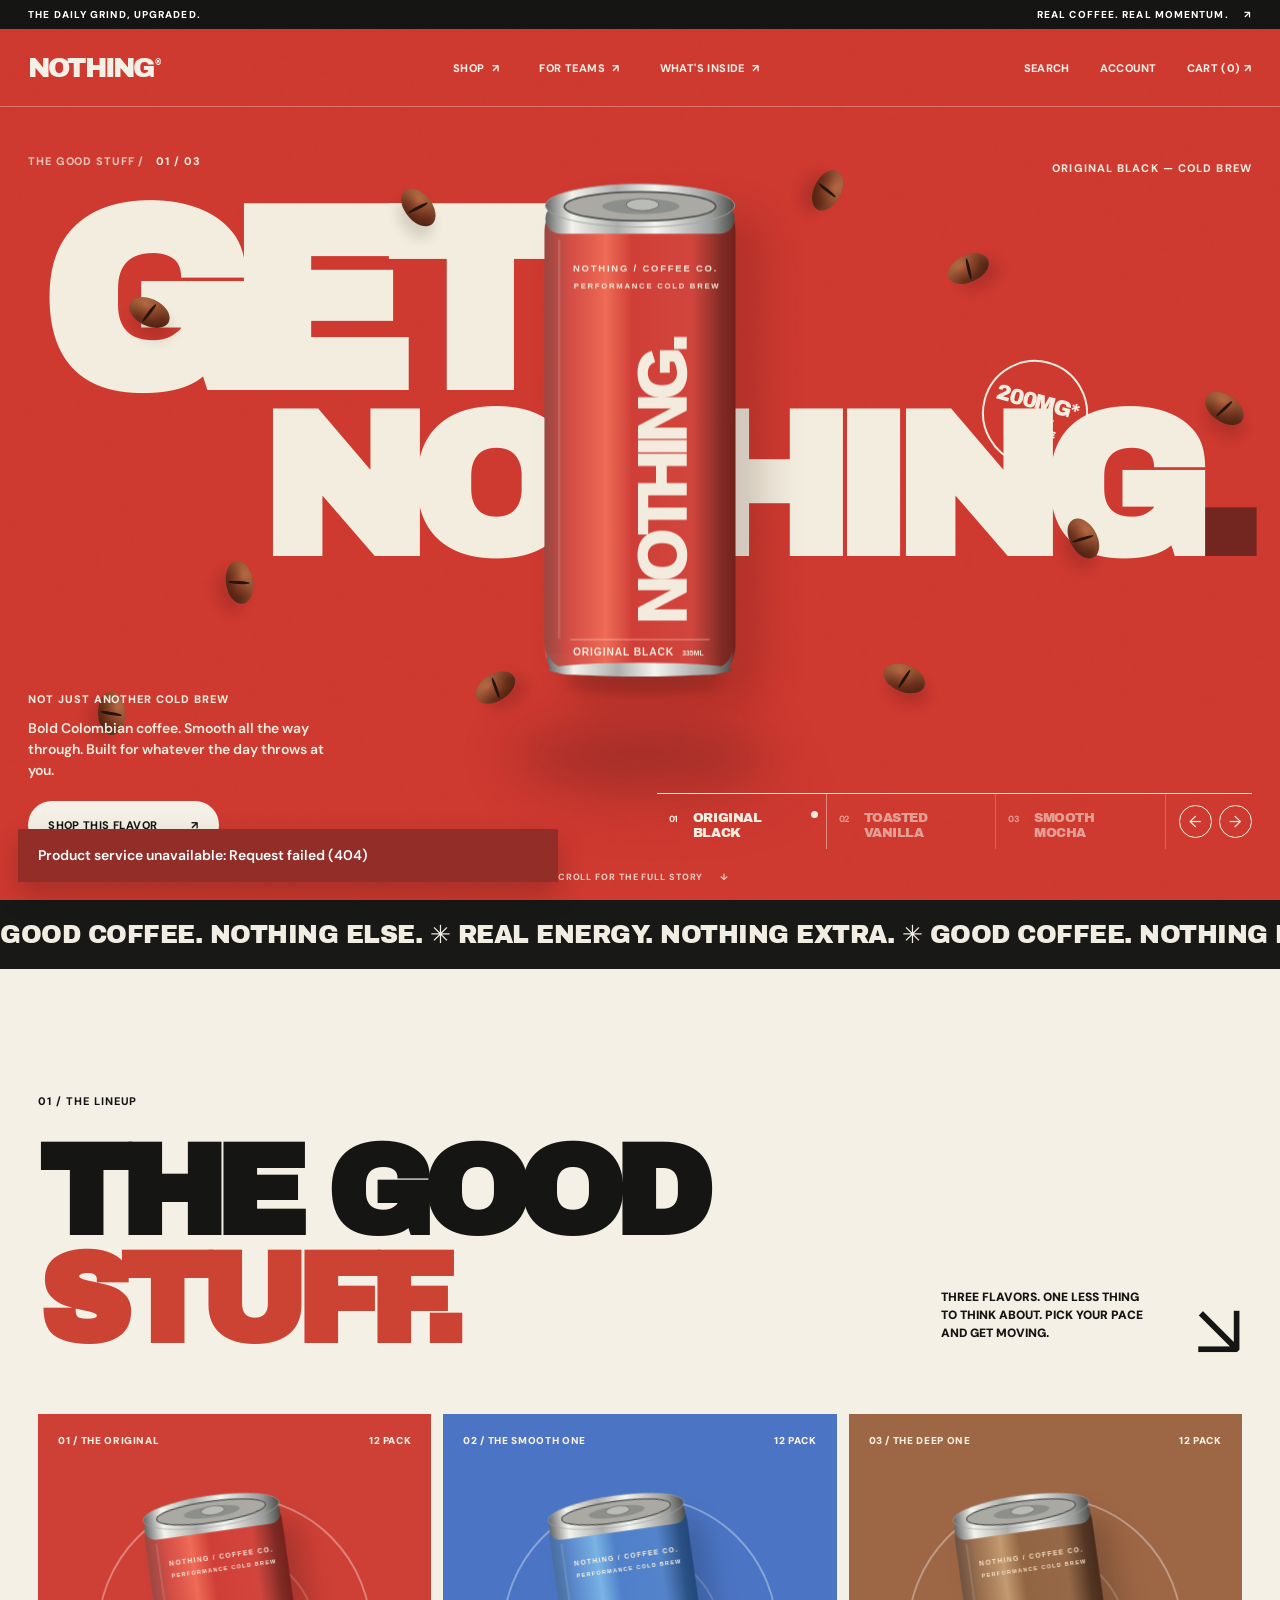
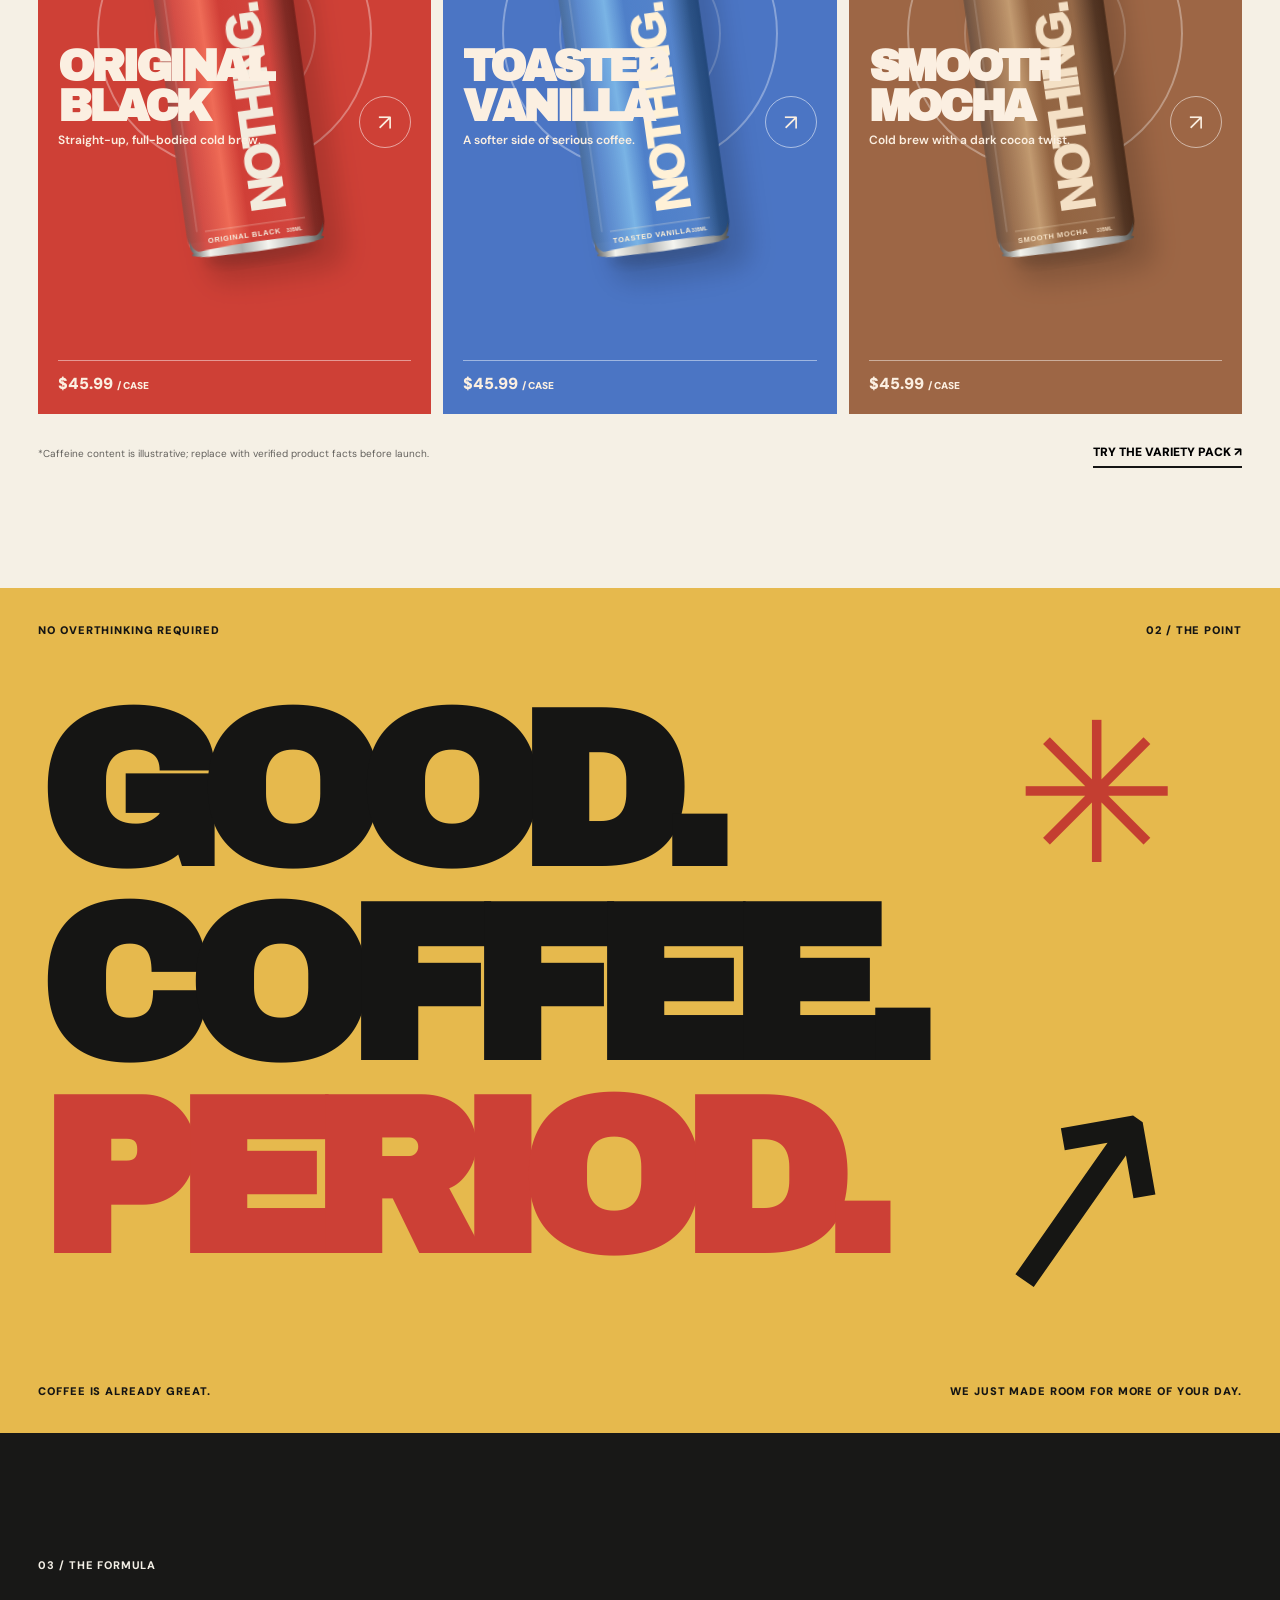
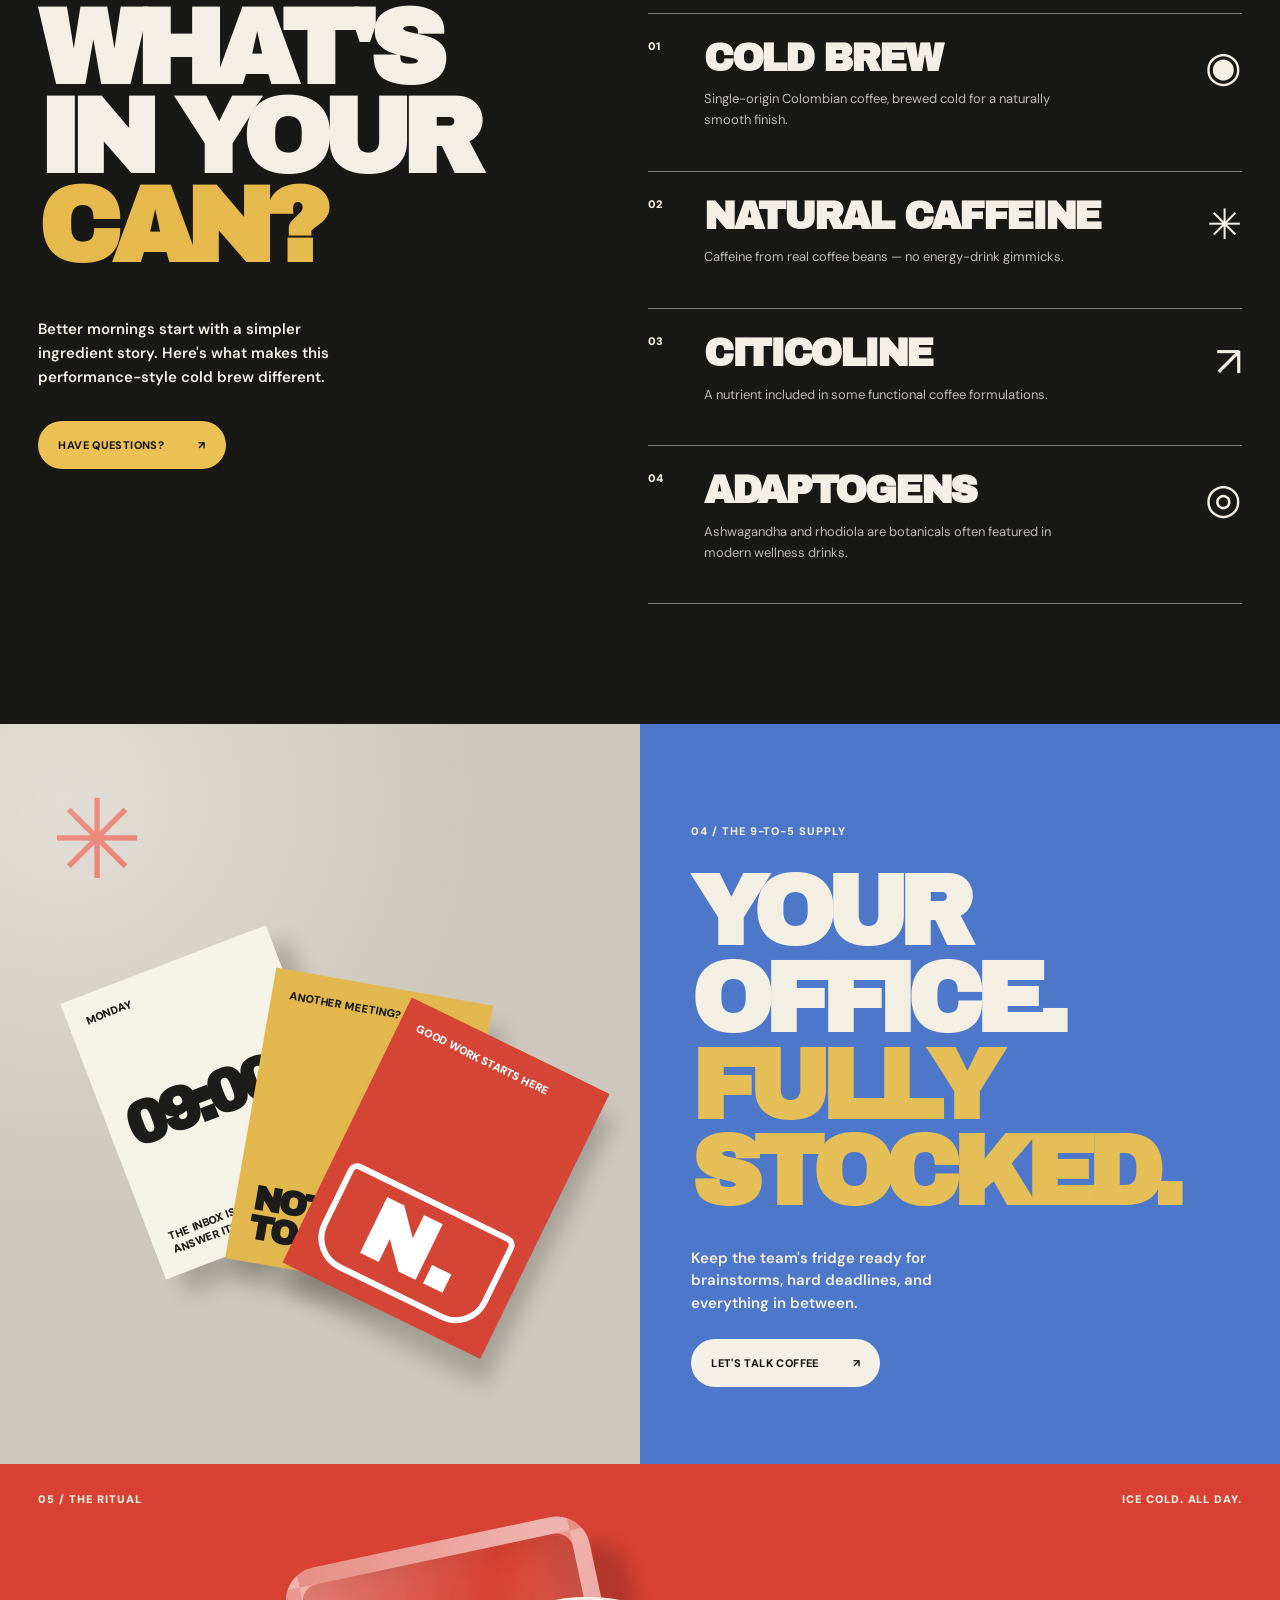
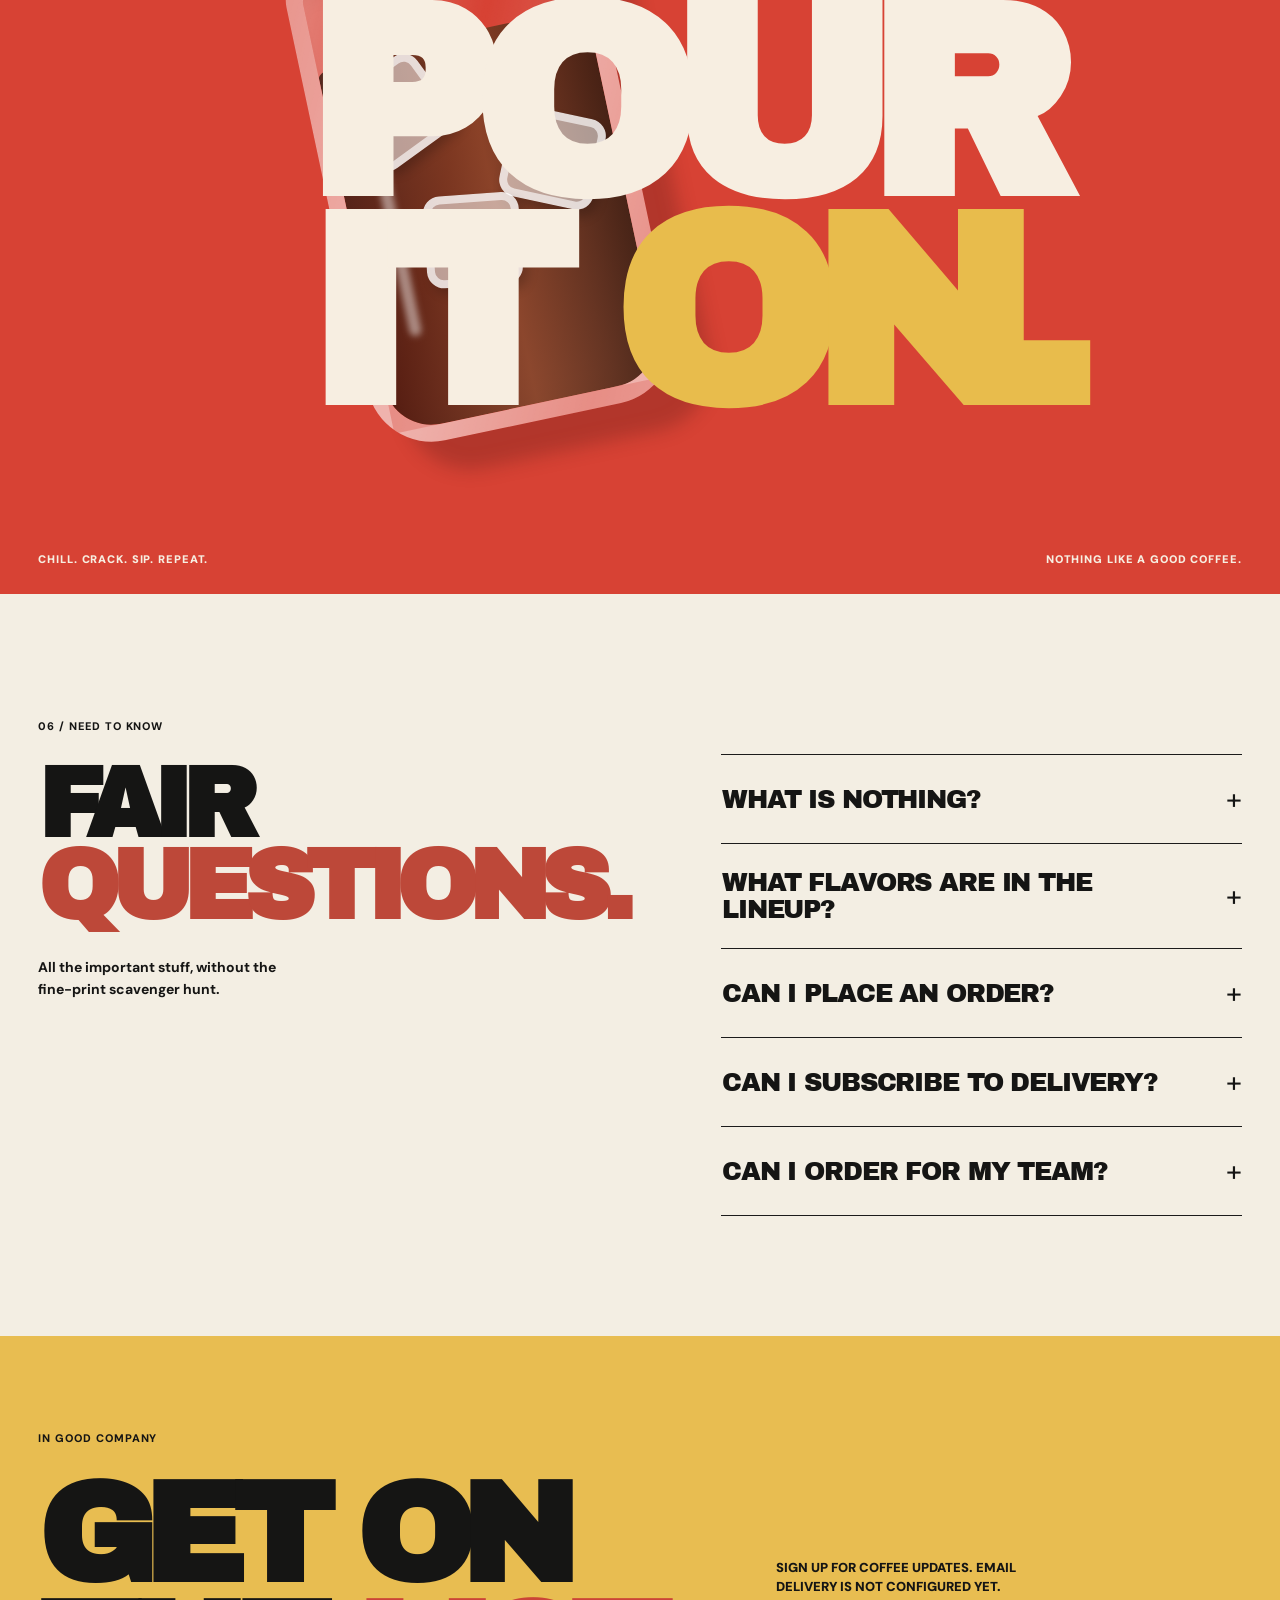
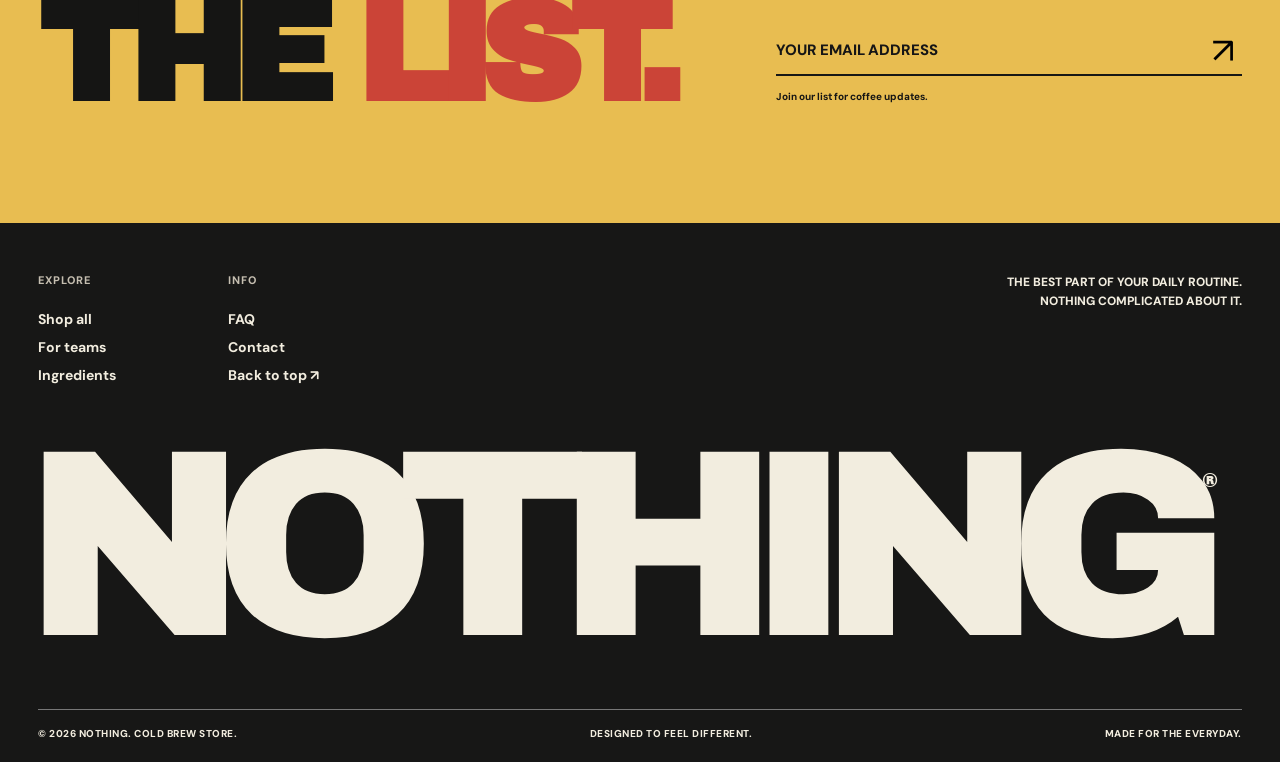
==== web/index.html @ 0e836c25 "feat: expand integrated Nothing Coffee full-stack source" ====
<!doctype html>
<html lang="en">
<head>
  <meta charset="UTF-8" />
  <meta name="viewport" content="width=device-width, initial-scale=1" />
  <meta name="theme-color" content="#d73b32" />
  <meta name="description" content="Nothing — boldly uncomplicated performance cold brew coffee. Discover Original Black, Toasted Vanilla, and Smooth Mocha." />
  <title>Nothing® — Performance Cold Brew</title>
  <link rel="preconnect" href="https://fonts.googleapis.com" />
  <link rel="preconnect" href="https://fonts.gstatic.com" crossorigin />
  <link href="https://fonts.googleapis.com/css2?family=Archivo+Black&family=DM+Sans:wght@400;500;600;700;800&display=swap" rel="stylesheet" />
  <link rel="stylesheet" href="styles.css" />
  <script src="app.js" defer></script>
</head>
<body>
  <div class="site-loader" id="loader" aria-hidden="true"><div class="loader-word">NOTHING<span class="loader-period">.</span></div><div class="loader-bottom"><span>BREWING SOMETHING GOOD</span><span id="loaderPercent">0%</span></div><div class="loader-track"><div id="loaderFill"></div></div></div>
  <div class="promo-strip"><span>THE DAILY GRIND, UPGRADED.</span><span>REAL COFFEE. REAL MOMENTUM. <b>↗</b></span></div>
  <header class="site-header" id="siteHeader">
    <a class="logo" href="#home" aria-label="Nothing home">NOTHING<span>®</span></a>
    <nav class="nav-links" aria-label="Main navigation"><a href="#products">SHOP <span class="nav-mark">↗</span></a><a href="#teams">FOR TEAMS <span class="nav-mark">↗</span></a><a href="#ingredients">WHAT'S INSIDE <span class="nav-mark">↗</span></a></nav>
    <div class="header-actions"><button class="text-button account-btn" id="searchBtn">SEARCH</button><button class="text-button account-btn" id="accountBtn">ACCOUNT</button><button class="cart-button" id="cartButton" aria-label="Open cart">CART <span id="cartCount">(0)</span><span class="nav-mark">↗</span></button><button class="mobile-menu-toggle" id="mobileMenuButton" aria-label="Open menu" aria-expanded="false"><span></span><span></span></button></div>
  </header>
  <div id="mobileMenu" class="mobile-menu" hidden><a href="#products">Shop products</a><a href="#teams">For teams</a><a href="#ingredients">What's inside</a><a href="#faq">FAQ</a></div>

  <main>
    <section id="home" class="hero theme-black" aria-label="Nothing cold brew carousel">
      <div class="hero-noise"></div>
      <div class="hero-counter"><span class="hero-counter-prefix">THE GOOD STUFF /</span><span id="heroCount">01</span> <span>/ 03</span></div>
      <div class="hero-flavor-tag" id="heroFlavorTag">ORIGINAL BLACK — COLD BREW</div>
      <div class="hero-title" aria-hidden="true"><span class="hero-title-line">GET</span><span class="hero-title-line hero-title-second">NOTHING<span class="headline-dot">.</span></span></div>
      <div class="hero-bean-field" aria-hidden="true"><span class="bean b1"></span><span class="bean b2"></span><span class="bean b3"></span><span class="bean b4"></span><span class="bean b5"></span><span class="bean b6"></span><span class="bean b7"></span><span class="bean b8"></span><span class="bean b9"></span><span class="bean b10"></span></div>
      <div class="hero-product-stage" id="heroStage" aria-hidden="true"><div class="hero-product-shadow"></div><img id="heroCan" src="assets/can-original.svg" width="330" height="680" alt="" /></div>
      <div class="hero-stamp" aria-hidden="true"><span>200MG*</span><small>COFFEE<br />CAFFEINE</small></div>
      <div class="hero-bottom-bar">
        <div class="hero-copy"><span class="eyebrow">NOT JUST ANOTHER COLD BREW</span><p id="heroDescription">Bold Colombian coffee. Smooth all the way through. Built for whatever the day throws at you.</p><button id="heroAdd" class="pill-button light">SHOP THIS FLAVOR <span>↗</span></button></div>
        <div class="hero-selector" role="tablist" aria-label="Choose coffee flavor"><button class="flavor-tab active" data-flavor="0" role="tab" aria-selected="true"><span class="tab-number">01</span><span>ORIGINAL<br>BLACK</span><span class="tab-dot"></span></button><button class="flavor-tab" data-flavor="1" role="tab" aria-selected="false"><span class="tab-number">02</span><span>TOASTED<br>VANILLA</span><span class="tab-dot"></span></button><button class="flavor-tab" data-flavor="2" role="tab" aria-selected="false"><span class="tab-number">03</span><span>SMOOTH<br>MOCHA</span><span class="tab-dot"></span></button><div class="selector-controls"><button id="previousFlavor" aria-label="Previous flavor">←</button><button id="nextFlavor" aria-label="Next flavor">→</button></div></div>
      </div>
      <div class="scroll-hint">SCROLL FOR THE FULL STORY <span>↓</span></div>
    </section>

    <div class="ticker ticker-dark" aria-hidden="true"><div class="ticker-track"><span>GOOD COFFEE. NOTHING ELSE. ✳ REAL ENERGY. NOTHING EXTRA. ✳ GOOD COFFEE. NOTHING ELSE. ✳ REAL ENERGY. NOTHING EXTRA. ✳ </span><span>GOOD COFFEE. NOTHING ELSE. ✳ REAL ENERGY. NOTHING EXTRA. ✳ GOOD COFFEE. NOTHING ELSE. ✳ REAL ENERGY. NOTHING EXTRA. ✳ </span></div></div>

    <section id="products" class="shop-section section-padding">
      <div class="section-head reveal"><div><span class="eyebrow">01 / THE LINEUP</span><h2>THE GOOD<br><em>STUFF.</em></h2></div><div class="head-right"><p>THREE FLAVORS. ONE LESS THING TO THINK ABOUT. PICK YOUR PACE AND GET MOVING.</p><span class="little-arrow">↘</span></div></div>
      <div class="products-grid">
        <article class="product-card product-red reveal"><div class="product-card-header"><span>01 / THE ORIGINAL</span><span>12 PACK</span></div><div class="product-image-zone"><div class="product-orbit" aria-hidden="true"></div><img src="assets/can-original.svg" alt="Nothing Original Black cold brew can" width="260" height="520" loading="lazy" /></div><div class="product-card-bottom"><div><h3>ORIGINAL<br>BLACK</h3><p>Straight-up, full-bodied cold brew.</p></div><button class="round-add" data-add="original" aria-label="Add Original Black to cart">↗</button></div><div class="product-price">$45.99 <span>/ CASE</span></div></article>
        <article class="product-card product-blue reveal"><div class="product-card-header"><span>02 / THE SMOOTH ONE</span><span>12 PACK</span></div><div class="product-image-zone"><div class="product-orbit" aria-hidden="true"></div><img src="assets/can-vanilla.svg" alt="Nothing Toasted Vanilla cold brew can" width="260" height="520" loading="lazy" /></div><div class="product-card-bottom"><div><h3>TOASTED<br>VANILLA</h3><p>A softer side of serious coffee.</p></div><button class="round-add" data-add="vanilla" aria-label="Add Toasted Vanilla to cart">↗</button></div><div class="product-price">$45.99 <span>/ CASE</span></div></article>
        <article class="product-card product-brown reveal"><div class="product-card-header"><span>03 / THE DEEP ONE</span><span>12 PACK</span></div><div class="product-image-zone"><div class="product-orbit" aria-hidden="true"></div><img src="assets/can-mocha.svg" alt="Nothing Smooth Mocha cold brew can" width="260" height="520" loading="lazy" /></div><div class="product-card-bottom"><div><h3>SMOOTH<br>MOCHA</h3><p>Cold brew with a dark cocoa twist.</p></div><button class="round-add" data-add="mocha" aria-label="Add Smooth Mocha to cart">↗</button></div><div class="product-price">$45.99 <span>/ CASE</span></div></article>
      </div>
      <div class="shop-footnote"><span>*Caffeine content is illustrative; replace with verified product facts before launch.</span><button class="underlined-link" id="bundleButton">TRY THE VARIETY PACK ↗</button></div>
    </section>

    <section class="statement-section" aria-label="Brand statement"><div class="statement-top"><span>NO OVERTHINKING REQUIRED</span><span>02 / THE POINT</span></div><h2 class="statement-title reveal">GOOD.<br>COFFEE.<br><span>PERIOD.</span></h2><div class="statement-bottom"><span>COFFEE IS ALREADY GREAT.</span><span>WE JUST MADE ROOM FOR MORE OF YOUR DAY.</span></div><div class="statement-decor decor-a" aria-hidden="true">✳</div><div class="statement-decor decor-b" aria-hidden="true">↗</div></section>

    <section id="ingredients" class="ingredients-section section-padding"><div class="ingredients-intro"><span class="eyebrow">03 / THE FORMULA</span><h2 class="reveal">WHAT'S<br>IN YOUR<br><em>CAN?</em></h2><p>Better mornings start with a simpler ingredient story. Here's what makes this performance-style cold brew different.</p><a class="pill-button dark" href="#faq">HAVE QUESTIONS? <span>↗</span></a></div><div class="ingredient-list"><div class="ingredient-row reveal"><div class="ingredient-index">01</div><div><h3>COLD BREW</h3><p>Single-origin Colombian coffee, brewed cold for a naturally smooth finish.</p></div><span class="ingredient-symbol">◉</span></div><div class="ingredient-row reveal"><div class="ingredient-index">02</div><div><h3>NATURAL CAFFEINE</h3><p>Caffeine from real coffee beans — no energy-drink gimmicks.</p></div><span class="ingredient-symbol">✳</span></div><div class="ingredient-row reveal"><div class="ingredient-index">03</div><div><h3>CITICOLINE</h3><p>A nutrient included in some functional coffee formulations.</p></div><span class="ingredient-symbol">↗</span></div><div class="ingredient-row reveal"><div class="ingredient-index">04</div><div><h3>ADAPTOGENS</h3><p>Ashwagandha and rhodiola are botanicals often featured in modern wellness drinks.</p></div><span class="ingredient-symbol">◎</span></div></div></section>

    <section id="teams" class="teams-section"><div class="teams-visual"><div class="teams-paper paper-one"><span>MONDAY</span><b>09:00</b><small>THE INBOX IS NOT GOING TO ANSWER ITSELF.</small></div><div class="teams-paper paper-two"><span>ANOTHER MEETING?</span><b>NOTHING<br>TO IT.</b></div><div class="teams-paper paper-three"><span>GOOD WORK STARTS HERE</span><div class="paper-cup">N.</div></div><span class="teams-star">✳</span></div><div class="teams-copy"><span class="eyebrow">04 / THE 9-TO-5 SUPPLY</span><h2>YOUR<br>OFFICE.<br><em>FULLY<br>STOCKED.</em></h2><p>Keep the team's fridge ready for brainstorms, hard deadlines, and everything in between.</p><button id="teamButton" class="pill-button light">LET'S TALK COFFEE <span>↗</span></button></div></section>

    <section class="feature-banner"><div class="feature-banner-label"><span>05 / THE RITUAL</span><span>ICE COLD. ALL DAY.</span></div><div class="feature-banner-main"><div class="illustrated-glass"><div class="glass-ice ice-one"></div><div class="glass-ice ice-two"></div><div class="glass-ice ice-three"></div><div class="glass-liquid"></div><div class="glass-highlight"></div></div><h2>POUR<br>IT <em>ON.</em></h2></div><div class="feature-banner-footer"><span>CHILL. CRACK. SIP. REPEAT.</span><span>NOTHING LIKE A GOOD COFFEE.</span></div></section>

    <section id="faq" class="faq-section section-padding"><div class="faq-heading"><span class="eyebrow">06 / NEED TO KNOW</span><h2>FAIR<br><em>QUESTIONS.</em></h2><p>All the important stuff, without the fine-print scavenger hunt.</p></div><div class="faq-items"><details><summary>WHAT IS NOTHING? <span>+</span></summary><p>Nothing is a demonstration brand for a boldly designed cold brew coffee experience. Replace product facts, packaging, and business details with your real information before launch.</p></details><details><summary>WHAT FLAVORS ARE IN THE LINEUP? <span>+</span></summary><p>The store features Original Black, Toasted Vanilla, and Smooth Mocha, plus a mixed variety case.</p></details><details><summary>CAN I PLACE AN ORDER? <span>+</span></summary><p>Yes. Sign in, add coffee to your cart, and place a reservation-style order. Online payment, shipping and tax integrations must be enabled before commercial launch.</p></details><details><summary>CAN I SUBSCRIBE TO DELIVERY? <span>+</span></summary><p>A recurring order option can be added when your ecommerce provider is connected. Online payments and recurring subscriptions are not available yet.</p></details><details><summary>CAN I ORDER FOR MY TEAM? <span>+</span></summary><p>Team inquiries require a verified business mailbox or CRM integration before launch.</p></details></div></section>

    <section class="newsletter-section"><div><span class="eyebrow">IN GOOD COMPANY</span><h2>GET ON<br>THE <em>LIST.</em></h2></div><div class="newsletter-side"><p>SIGN UP FOR COFFEE UPDATES. EMAIL DELIVERY IS NOT CONFIGURED YET.</p><form id="newsletterForm" class="email-form"><label for="emailInput" class="sr-only">Your email address</label><input id="emailInput" type="email" placeholder="YOUR EMAIL ADDRESS" required /><button type="submit" aria-label="Submit email">↗</button></form><span id="newsletterFeedback" class="form-note" aria-live="polite">Join our list for coffee updates.</span></div></section>
  </main>
  <footer class="site-footer"><div class="footer-links"><div><span class="footer-label">EXPLORE</span><a href="#products">Shop all</a><a href="#teams">For teams</a><a href="#ingredients">Ingredients</a></div><div><span class="footer-label">INFO</span><a href="#faq">FAQ</a><button id="footerContact">Contact</button><a href="#home">Back to top ↗</a></div><div class="footer-slogan">THE BEST PART OF YOUR DAILY ROUTINE.<br>NOTHING COMPLICATED ABOUT IT.</div></div><a class="footer-logo" href="#home" aria-label="Nothing home">NOTHING<span>®</span></a><div class="footer-bottom"><span>© <span id="year"></span> NOTHING. COLD BREW STORE.</span><span>DESIGNED TO FEEL DIFFERENT.</span><span>MADE FOR THE EVERYDAY.</span></div></footer>

  <section id="storeStatus" role="status" aria-live="polite" class="store-status" hidden></section>
  <dialog id="accountDialog" class="account-dialog"><button type="button" class="dialog-close" id="accountClose" aria-label="Close account dialog">×</button><span class="eyebrow">YOUR NOTHING ACCOUNT</span><h2 id="accountTitle">WELCOME BACK.</h2><div id="accountGuest"><form id="accountForm"><label for="accountEmail">EMAIL</label><input type="email" id="accountEmail" autocomplete="email" required placeholder="you@example.com"><label for="accountPassword">PASSWORD (MINIMUM 12 CHARACTERS)</label><input type="password" id="accountPassword" autocomplete="current-password" required minlength="12"><button type="submit" id="accountSubmit" class="checkout-button">SIGN IN ↗</button></form><button class="underlined-link" id="accountMode" type="button">NEW HERE? CREATE AN ACCOUNT</button></div><div id="accountSigned" hidden><p id="signedEmail"></p><button class="checkout-button" id="myOrders" type="button">MY ORDERS ↗</button><button class="underlined-link" id="signOut" type="button">SIGN OUT</button></div><p id="accountFeedback" class="form-note" aria-live="polite"></p></dialog>
  <dialog id="searchDialog" class="account-dialog"><button type="button" class="dialog-close" id="searchClose" aria-label="Close search">×</button><span class="eyebrow">FIND YOUR COFFEE</span><h2>SEARCH THE LINEUP.</h2><form id="searchForm"><label for="searchQuery">KEYWORDS</label><input id="searchQuery" placeholder="MOCHA, VANILA, COLD BREW"><label for="searchCity">AVAILABLE IN</label><select id="searchCity"><option>Bengaluru</option><option>Mumbai</option><option>Delhi</option></select><button class="checkout-button" type="submit">SEARCH ↗</button></form><div id="searchResults" aria-live="polite"></div></dialog>
  <dialog id="ordersDialog" class="account-dialog"><button type="button" class="dialog-close" id="ordersClose" aria-label="Close orders">×</button><span class="eyebrow">YOUR ACCOUNT</span><h2>ORDER HISTORY.</h2><div id="orderHistory" aria-live="polite"></div></dialog>
  <div id="drawerOverlay" class="drawer-overlay" hidden></div><aside id="cartDrawer" class="cart-drawer" aria-label="Shopping cart" aria-modal="true" role="dialog" aria-hidden="true"><div class="drawer-head"><div><span class="eyebrow">YOUR PICK-ME-UP</span><h2>THE CART<span>.</span></h2></div><button class="drawer-close" id="closeCart" aria-label="Close cart">×</button></div><div id="cartItems" class="cart-items"></div><div class="cart-footer"><label class="city-select-label" for="deliveryCity">SELECT YOUR CITY</label><select id="deliveryCity" class="city-select"><option>Bengaluru</option><option>Mumbai</option><option>Delhi</option></select><div class="subtotal-row"><span>SUBTOTAL</span><b id="subtotal">$0.00</b></div><p class="cart-note">Orders reserve stock immediately; online payments and shipping are not yet configured.</p><button id="checkoutButton" class="checkout-button">CHECKOUT <span>↗</span></button></div></aside>
  <dialog id="infoDialog" class="info-dialog"><button class="dialog-close" id="dialogClose" aria-label="Close dialog">×</button><span class="eyebrow">NOTHING / CONCEPT SITE</span><h2 id="dialogTitle">LET'S TALK.</h2><p id="dialogText"></p><form method="dialog"><button class="pill-button dark">GOT IT ↗</button></form></dialog>
</body>
</html>
---- web/styles.css ----
:root{--ink:#151514;--paper:#f5f0e5;--red:#d53930;--blue:#4f80d5;--brown:#a56846;--accent:#f6eee0;--heading:'Archivo Black',Impact,'Arial Black',sans-serif;--body:'DM Sans',Arial,sans-serif}*{box-sizing:border-box}html{scroll-behavior:smooth}body{margin:0;color:var(--ink);background:var(--paper);font-family:var(--body);-webkit-font-smoothing:antialiased}body.locked{overflow:hidden}a{color:inherit;text-decoration:none}button,input{font:inherit}button{cursor:pointer}button:focus-visible,a:focus-visible,summary:focus-visible,input:focus-visible{outline:3px solid #ffe16d;outline-offset:4px}::selection{background:#141414;color:#fff}h1,h2,h3,p{margin-top:0}h2,h3{font-family:var(--heading);font-weight:900}em{font-style:normal}a,button{-webkit-tap-highlight-color:transparent}.sr-only{position:absolute;left:-10000px;width:1px;height:1px;overflow:hidden}.eyebrow{font-size:11px;font-weight:800;letter-spacing:.085em;text-transform:uppercase}.promo-strip{position:relative;height:29px;background:var(--ink);color:#fff;display:flex;justify-content:space-between;align-items:center;padding:0 2.2%;font-size:10px;font-weight:800;letter-spacing:.11em;z-index:100}.promo-strip b{margin-left:12px}.site-header{height:78px;z-index:110;position:absolute;top:29px;left:0;right:0;display:flex;align-items:center;justify-content:space-between;gap:22px;padding:0 2.2%;color:var(--paper);border-bottom:1px solid rgba(255,255,255,.3);transition:color .3s,background .3s}.site-header.scrolled{position:fixed;top:0;color:var(--ink);background:rgba(246,241,231,.97);box-shadow:0 5px 20px rgba(0,0,0,.06);border-color:rgba(0,0,0,.08)}.logo{font-family:var(--heading);font-size:27px;letter-spacing:-.08em;white-space:nowrap}.logo span{position:relative;top:-12px;left:2px;letter-spacing:0;font-size:8px}.nav-links{display:flex;align-items:center;gap:40px;margin-left:30px}.nav-links a,.header-actions{font-size:11px;font-weight:800;letter-spacing:.035em}.nav-links a{transition:opacity .2s}.nav-links a:hover{opacity:.6}.nav-mark{display:inline-block;margin-left:4px}.header-actions{display:flex;align-items:center;gap:30px}.text-button,.cart-button{background:none;border:none;color:inherit;font-size:11px;font-weight:800;letter-spacing:.03em;padding:10px 0}.mobile-menu-toggle{display:none;background:none;border:0;width:36px;padding:4px}.mobile-menu-toggle span{display:block;height:2px;background:currentColor;margin:6px 0}.mobile-menu{position:fixed;inset:76px 0 auto;background:var(--paper);color:var(--ink);z-index:120;padding:22px 28px;box-shadow:0 10px 20px #0002}.mobile-menu a{display:block;font-family:var(--heading);font-size:24px;padding:12px;border-bottom:1px solid #ddd}.hero{--hero-bg:#cf3930;--hero-type:#f3eddf;--hero-dark:#73251f;min-height:795px;height:calc(100svh - 29px);max-height:1030px;position:relative;overflow:hidden;color:var(--hero-type);background:var(--hero-bg);transition:background .75s ease,color .75s ease;isolation:isolate}.hero.theme-vanilla{--hero-bg:#4979cc;--hero-type:#f8efdc;--hero-dark:#1f4587}.hero.theme-mocha{--hero-bg:#965c3b;--hero-type:#f9ecd0;--hero-dark:#543018}.hero-noise{position:absolute;inset:0;pointer-events:none;opacity:.18;background-image:url("data:image/svg+xml,%3Csvg viewBox='0 0 200 200' xmlns='http://www.w3.org/2000/svg'%3E%3Cfilter id='n'%3E%3CfeTurbulence type='fractalNoise' baseFrequency='.5' numOctaves='3' stitchTiles='stitch'/%3E%3C/filter%3E%3Crect width='100%25' height='100%25' opacity='.13' filter='url(%23n)'/%3E%3C/svg%3E");mix-blend-mode:multiply;z-index:0}.hero-title{position:absolute;left:3%;right:3%;top:21%;font-family:var(--heading);font-size:clamp(140px,20vw,355px);font-weight:900;line-height:.73;letter-spacing:-.105em;display:flex;flex-direction:column;z-index:0;pointer-events:none;white-space:nowrap}.hero-title-line{display:block}.hero-title-second{align-self:flex-end;font-size:.79em;letter-spacing:-.09em;transform:translateY(16px)}.headline-dot{color:var(--hero-dark)}.hero-counter{position:absolute;left:2.2%;top:125px;font-weight:800;font-size:11px;letter-spacing:.08em}.hero-counter-prefix{opacity:.75;margin-right:12px}.hero-flavor-tag{position:absolute;top:132px;right:2.2%;font-weight:800;font-size:11px;letter-spacing:.1em;z-index:4}.hero-product-stage{position:absolute;left:50%;top:47%;height:min(61vh,610px);width:300px;transform:translate(-50%,-50%);z-index:3;display:flex;align-items:center;justify-content:center;perspective:1000px;pointer-events:none;filter:drop-shadow(28px 26px 19px rgba(55,14,9,.19))}.hero-product-stage img{width:auto;height:100%;max-height:600px;max-width:100%;animation:float-can 4.8s ease-in-out infinite;transform-origin:center center;transition:filter .55s}.hero-product-stage.swap img{animation:can-arrive .68s cubic-bezier(.2,.8,.2,1) both,float-can 4.8s ease-in-out .68s infinite}.hero-product-shadow{height:60px;width:260px;background:rgba(32,16,15,.24);filter:blur(26px);border-radius:100%;position:absolute;bottom:-13%;left:50%;transform:translateX(-50%)}@keyframes float-can{0%,100%{transform:translateY(0) rotate(-9deg)}50%{transform:translateY(-21px) rotate(-6deg)}}@keyframes can-arrive{from{opacity:0;transform:translateY(100px) rotate(10deg) scale(.85)}to{opacity:1;transform:translateY(0) rotate(-9deg) scale(1)}}.hero-stamp{position:absolute;right:15%;top:38%;width:106px;height:106px;border:2px solid currentColor;border-radius:50%;display:flex;align-items:center;justify-content:center;flex-direction:column;transform:rotate(15deg);text-align:center;font-family:var(--heading);z-index:2}.hero-stamp>span{font-size:22px;letter-spacing:-.09em}.hero-stamp small{font-size:9px;line-height:1.2;font-weight:900}.hero-bean-field{position:absolute;inset:0;pointer-events:none;z-index:2}.bean{position:absolute;width:43px;height:27px;background:radial-gradient(ellipse at 36% 29%,#aa5c3a 5%,#672d19 55%,#37190f 100%);border-radius:48% 52% 49% 50%;box-shadow:inset 4px 5px 8px #eab37c40,7px 10px 13px #0002;transform:rotate(var(--r));animation:drift 5.7s ease-in-out infinite}.bean::after{content:"";position:absolute;left:47%;top:10%;height:80%;width:3px;background:#24150c;border-radius:50%;transform:rotate(13deg)}.b1{left:10%;top:31%;--r:25deg;animation-delay:-1s}.b2{left:17%;top:62%;--r:80deg;animation-delay:-2.3s}.b3{left:31%;top:19%;--r:50deg;animation-delay:-3s}.b4{left:74%;top:26%;--r:-26deg;animation-delay:-4s}.b5{left:83%;top:57%;--r:60deg;animation-delay:-1.5s}.b6{left:63%;top:17%;--r:116deg;animation-delay:-.8s}.b7{left:37%;top:74%;--r:-33deg;animation-delay:-3.3s}.b8{left:94%;top:42%;--r:34deg;animation-delay:-1.8s}.b9{left:7%;top:77%;--r:87deg;animation-delay:-4.8s}.b10{left:69%;top:73%;--r:20deg;animation-delay:-1.2s}@keyframes drift{0%,100%{translate:0 0}50%{translate:5px -21px}}.hero.theme-vanilla .bean{background:linear-gradient(90deg,#d0a878,#f5dfa2 40%,#96643d);width:10px;height:82px;border-radius:30px;box-shadow:7px 10px 12px #0002}.hero.theme-vanilla .bean::after{width:1px;height:90%;top:5%;left:50%;background:#6e4b33}.hero.theme-mocha .bean{width:49px;height:39px;border-radius:8px;clip-path:polygon(10% 0,88% 9%,100% 72%,75% 100%,0 79%);background:linear-gradient(125deg,#4b2a1d,#29150f 70%,#6c3521)}.hero.theme-mocha .bean::after{display:none}.hero-bottom-bar{position:absolute;bottom:51px;left:2.2%;right:2.2%;display:flex;align-items:end;justify-content:space-between;gap:25px;z-index:5}.hero-copy{max-width:315px}.hero-copy p{font-weight:600;font-size:14px;line-height:1.5;margin:10px 0 20px}.pill-button{border-radius:100px;border:1px solid transparent;display:inline-flex;gap:34px;align-items:center;justify-content:space-between;min-height:48px;padding:0 19px;font-size:11px;font-weight:800;letter-spacing:.035em;text-transform:uppercase;transition:transform .25s,background .25s,color .25s}.pill-button:hover{transform:translateY(-3px)}.pill-button.light{background:var(--paper);color:var(--ink)}.pill-button.dark{background:var(--ink);color:var(--paper)}.hero-selector{width:min(595px,56%);border-top:1px solid currentColor;display:flex;align-items:stretch;gap:0}.flavor-tab{background:transparent;color:inherit;border:0;border-right:1px solid color-mix(in srgb,currentColor 45%,transparent);display:flex;text-align:left;flex:1;gap:15px;align-items:start;padding:17px 8px 9px 12px;font-family:var(--heading);font-size:13px;line-height:1.1;letter-spacing:-.035em;opacity:.56;transition:opacity .3s}.flavor-tab.active,.flavor-tab:hover{opacity:1}.tab-number{font:800 9px var(--body);margin-top:2px}.tab-dot{width:7px;height:7px;border-radius:50%;background:currentColor;margin-left:auto;opacity:0}.flavor-tab.active .tab-dot{opacity:1}.selector-controls{display:flex;align-items:center;gap:7px;padding:0 0 0 13px}.selector-controls button{width:33px;height:33px;border:1px solid currentColor;border-radius:50%;background:transparent;color:inherit;transition:background .2s,color .2s}.selector-controls button:hover{background:var(--paper);color:var(--ink)}.scroll-hint{position:absolute;left:50%;bottom:17px;transform:translateX(-50%);font-size:9px;font-weight:800;letter-spacing:.1em;opacity:.83}.scroll-hint span{margin-left:14px}.ticker{overflow:hidden;white-space:nowrap}.ticker-dark{background:#181816;color:#f2ede3;border-block:1px solid #181816}.ticker-track{width:max-content;display:flex;animation:ticker 35s linear infinite;font-family:var(--heading);letter-spacing:-.02em;font-size:25px;padding:19px 0}.ticker-track span{padding-right:10px}@keyframes ticker{to{transform:translateX(-50%)}}.section-padding{padding:120px max(3%,24px)}.shop-section{background:var(--paper)}.section-head{display:flex;justify-content:space-between;gap:30px;align-items:end;margin-bottom:60px}.section-head h2,.ingredients-intro h2,.faq-heading h2,.newsletter-section h2{font-size:clamp(65px,10vw,174px);line-height:.84;letter-spacing:-.09em;margin:29px 0 0}.section-head h2 em{color:#cc4333}.head-right{display:flex;align-items:end;gap:40px;max-width:335px}.head-right p{font-size:12px;font-weight:900;line-height:1.5;max-width:215px}.little-arrow{font-size:75px;line-height:.6}.products-grid{display:grid;grid-template-columns:repeat(3,1fr);gap:12px}.product-card{position:relative;overflow:hidden;min-height:600px;padding:20px;color:#fbefe1;display:flex;flex-direction:column;justify-content:space-between}.product-red{background:#ce4036}.product-blue{background:#4b75c4}.product-brown{background:#9d6645}.product-card-header{position:relative;z-index:3;display:flex;justify-content:space-between;font-size:10px;font-weight:900;letter-spacing:.065em}.product-image-zone{position:absolute;inset:52px 0 123px;display:flex;align-items:center;justify-content:center}.product-image-zone img{height:94%;width:auto;max-width:63%;position:relative;z-index:2;transform:rotate(-8deg) translateY(0);filter:drop-shadow(17px 27px 13px rgba(0,0,0,.17));transition:transform .55s cubic-bezier(.2,.8,.2,1)}.product-card:hover .product-image-zone img{transform:rotate(2deg) translateY(-14px) scale(1.055)}.product-orbit{width:70%;aspect-ratio:1;border:2px solid #fff5;border-radius:50%;position:absolute;left:15%;top:7%}.product-orbit::after{content:'';position:absolute;inset:20%;border:2px solid #fff3;border-radius:50%}.product-card-bottom{display:flex;justify-content:space-between;align-items:end;position:relative;z-index:3}.product-card h3{font-size:clamp(26px,3.4vw,51px);line-height:.91;letter-spacing:-.075em;margin:0 0 6px}.product-card p{font-size:12px;font-weight:600;margin:0}.round-add{width:52px;height:52px;border-radius:50%;border:1px solid #fff8;background:transparent;color:inherit;font-size:22px;transition:background .2s,color .2s,transform .2s}.round-add:hover{background:var(--paper);color:var(--ink);transform:rotate(45deg)}.product-price{border-top:1px solid #fff7;padding-top:12px;margin-top:12px;font-size:16px;font-weight:900}.product-price span{font-size:10px}.shop-footnote{display:flex;justify-content:space-between;align-items:center;gap:20px;margin-top:24px}.shop-footnote>span{font-size:10px;opacity:.65}.underlined-link{border:0;border-bottom:2px solid var(--ink);background:none;font-weight:900;font-size:12px;padding:6px 0}.statement-section{background:#e6b94d;min-height:830px;padding:35px 3%;position:relative;overflow:hidden}.statement-top,.statement-bottom,.feature-banner-label,.feature-banner-footer{display:flex;justify-content:space-between;gap:10px;font-size:11px;font-weight:900;letter-spacing:.08em}.statement-title{font-size:clamp(105px,17vw,330px);line-height:.89;letter-spacing:-.1em;margin:60px 0 120px;position:relative;z-index:2}.statement-title span{color:#cc4036}.statement-bottom{position:absolute;bottom:35px;left:3%;right:3%;z-index:2}.statement-decor{position:absolute;font-family:var(--heading);pointer-events:none}.decor-a{right:8%;top:11%;font-size:195px;color:#c43e31;animation:spin 28s linear infinite}.decor-b{right:7%;bottom:10%;font-size:270px;color:#161614;transform:rotate(-10deg)}@keyframes spin{to{transform:rotate(360deg)}}.ingredients-section{background:#181817;color:#f3efe6;display:grid;grid-template-columns:1fr 1.13fr;gap:7%}.ingredients-intro h2{font-size:clamp(73px,8.3vw,150px);margin:30px 0 45px}.ingredients-intro h2 em{color:#e6b94d}.ingredients-intro>p{max-width:320px;line-height:1.6;font-weight:600;font-size:15px;margin:0 0 32px}.ingredients-intro .pill-button{background:#ebc154;color:#171715}.ingredient-list{padding-top:60px}.ingredient-row{border-top:1px solid #ffffff70;padding:25px 0 40px;display:grid;grid-template-columns:40px 1fr 48px;gap:16px}.ingredient-row:last-child{border-bottom:1px solid #ffffff70}.ingredient-index{font-size:11px;font-weight:900}.ingredient-row h3{font-size:clamp(24px,3vw,42px);letter-spacing:-.06em;line-height:1;margin:0 0 12px}.ingredient-row p{max-width:365px;font-size:13px;line-height:1.6;opacity:.75;margin:0}.ingredient-symbol{font-size:42px;justify-self:end}.teams-section{display:grid;grid-template-columns:1fr 1fr;min-height:740px}.teams-visual{position:relative;overflow:hidden;background:#cec8bc;display:grid;place-items:center;perspective:700px}.teams-visual::after{content:'';position:absolute;inset:0;pointer-events:none;background-image:radial-gradient(circle at 10% 10%,#ffffff66,transparent 47%)}.teams-paper{position:absolute;background:#f5f2e8;color:#1c1c1b;width:220px;height:295px;padding:18px;box-shadow:16px 22px 19px #14141435;display:flex;flex-direction:column;justify-content:space-between;font-weight:900;z-index:1;transition:transform .6s}.teams-paper span{font-size:11px}.teams-paper b{font-family:var(--heading);font-size:60px;line-height:.9;letter-spacing:-.08em}.teams-paper small{font-size:11px}.paper-one{transform:rotate(-21deg) translate(-100px,-30px)}.paper-two{background:#e2b84e;transform:rotate(10deg) translate(45px,30px)}.paper-two b{font-size:34px}.paper-three{background:#d44536;transform:rotate(26deg) translate(150px,20px);color:#fff}.paper-cup{border:6px solid currentColor;font-family:var(--heading);font-size:85px;text-align:center;border-radius:10px 10px 35px 35px}.teams-visual:hover .paper-one{transform:rotate(-32deg) translate(-140px,-60px)}.teams-visual:hover .paper-two{transform:rotate(1deg) translate(15px,35px)}.teams-visual:hover .paper-three{transform:rotate(36deg) translate(180px,5px)}.teams-star{position:absolute;top:6%;left:8%;font-size:110px;color:#df4c39;animation:spin 26s linear infinite}.teams-copy{background:#4d78c9;color:#f4efe3;padding:100px 8% 70px;display:flex;flex-direction:column;align-items:start}.teams-copy h2{font-size:clamp(59px,7.6vw,132px);line-height:.89;letter-spacing:-.085em;margin:32px 0 30px}.teams-copy h2 em{color:#e5be57}.teams-copy p{max-width:285px;font-size:15px;line-height:1.5;font-weight:600}.teams-copy .pill-button{margin-top:10px}.feature-banner{background:#d74234;min-height:730px;position:relative;overflow:hidden;padding:28px 3%;color:#f7eee1}.feature-banner-main{display:flex;align-items:center;justify-content:center;height:610px;position:relative}.feature-banner-main h2{font-size:clamp(128px,21vw,360px);letter-spacing:-.1em;line-height:.78;position:relative;z-index:2;max-width:100%;margin:0;transform:translateX(6%);pointer-events:none}.feature-banner-main em{color:#e8bc4c}.illustrated-glass{position:absolute;top:5%;left:24%;height:490px;width:310px;transform:rotate(-12deg);border-radius:34px 34px 65px 65px;border:17px solid rgba(255,255,255,.4);box-shadow:inset -25px 0 30px rgba(62,21,9,.14),32px 35px 18px #541a1447;overflow:hidden;z-index:1;background:linear-gradient(115deg,#fff5,#fff0 42%,#fff5 94%)}.glass-liquid{position:absolute;bottom:0;left:0;right:0;height:83%;background:linear-gradient(90deg,#301208c7,#774023cc 53%,#31180bd9);border-radius:30% 30% 20% 20% / 4% 5% 5% 5%}.glass-ice{position:absolute;width:96px;height:92px;border-radius:17px;background:#fff8;border:8px solid #ffffffa0;z-index:2;box-shadow:5px 7px 11px #0003}.ice-one{left:20px;top:96px;transform:rotate(-24deg)}.ice-two{right:16px;top:173px;transform:rotate(24deg)}.ice-three{left:69px;top:237px;transform:rotate(8deg)}.glass-highlight{position:absolute;top:10%;left:13%;width:12px;height:70%;border-radius:100px;background:#ffffff75;z-index:5;filter:blur(3px)}.feature-banner-footer{position:absolute;bottom:28px;left:3%;right:3%}.faq-section{background:#f3eee3;display:grid;grid-template-columns:.85fr 1.15fr;gap:8%}.faq-heading h2{font-size:clamp(67px,7.6vw,130px)}.faq-heading h2 em{color:#bd4839}.faq-heading p{font-size:14px;line-height:1.6;max-width:260px;margin-top:28px;font-weight:700}.faq-items{padding-top:40px}.faq-items details{border-top:1px solid #1b1b1b;padding:0 0 0}.faq-items details:last-child{border-bottom:1px solid #1b1b1b}.faq-items summary{font-family:var(--heading);font-size:clamp(16px,2vw,26px);letter-spacing:-.045em;padding:25px 1px;list-style:none;cursor:pointer;display:flex;gap:18px;justify-content:space-between;align-items:center}.faq-items summary::-webkit-details-marker{display:none}.faq-items summary span{font-family:var(--body);font-size:29px;font-weight:400;transition:transform .2s}.faq-items details[open] summary span{transform:rotate(45deg)}.faq-items details p{font-size:14px;line-height:1.7;max-width:590px;margin:0 55px 30px 0}.newsletter-section{background:#e8bd51;display:grid;grid-template-columns:1fr .7fr;gap:6%;padding:90px 3% 110px;align-items:end}.newsletter-section h2{font-size:clamp(77px,11vw,180px)}.newsletter-section h2 em{color:#cb4437}.newsletter-side{padding-bottom:10px}.newsletter-side p{max-width:300px;font-size:13px;line-height:1.5;font-weight:900}.email-form{border-bottom:2px solid #171715;display:flex;align-items:center;margin-top:30px}.email-form input{background:none;border:0;outline:0;color:#161616;flex:1;width:50px;padding:12px 0;font-weight:800;font-size:15px}.email-form input::placeholder{color:#161616;opacity:1}.email-form button{font-size:36px;background:none;border:0;padding:0 8px}.form-note{font-size:10px;display:block;margin-top:14px;font-weight:700}.site-footer{background:#171716;color:#f2eddf;padding:50px 3% 22px;overflow:hidden}.footer-links{display:grid;grid-template-columns:160px 160px 1fr;gap:30px;align-items:start}.footer-links>div:not(.footer-slogan){display:flex;flex-direction:column;align-items:start;gap:10px}.footer-label{font-size:11px;color:#c5beb0;font-weight:800;letter-spacing:.08em;margin-bottom:13px}.footer-links a:not(.footer-logo),.footer-links button{font-size:14px;font-weight:700}.footer-links button{color:inherit;background:none;border:0;padding:0}.footer-links a:hover,.footer-links button:hover{text-decoration:underline}.footer-slogan{text-align:right;font-weight:800;line-height:1.6;font-size:12px}.footer-logo{display:block;font-family:var(--heading);font-size:clamp(100px,20.8vw,410px);white-space:nowrap;line-height:1.22;letter-spacing:-.12em;transform:translateX(-1.2%)}.footer-logo span{font-size:20px;letter-spacing:0;vertical-align:top;margin:7% 0 0 3px;display:inline-block}.footer-bottom{border-top:1px solid #777;display:flex;gap:25px;justify-content:space-between;padding-top:17px;font-size:10px;font-weight:800;letter-spacing:.05em}.drawer-overlay{position:fixed;inset:0;background:#0009;z-index:220;backdrop-filter:blur(4px)}.cart-drawer{position:fixed;top:0;right:0;height:100dvh;width:min(500px,100%);background:#f4efe5;z-index:230;display:flex;flex-direction:column;transform:translateX(110%);transition:transform .4s cubic-bezier(.22,.8,.22,1);box-shadow:-12px 0 30px #0002}.cart-drawer.open{transform:translateX(0)}.drawer-head{display:flex;justify-content:space-between;padding:35px 30px 25px;border-bottom:1px solid #ccc}.drawer-head h2{font-size:48px;letter-spacing:-.08em;margin:8px 0 0}.drawer-head h2 span{color:#d64031}.drawer-close,.dialog-close{background:none;border:0;font-size:36px;align-self:start;line-height:1}.cart-items{overflow-y:auto;flex:1;padding:20px 30px}.cart-item{display:grid;grid-template-columns:84px 1fr;gap:18px;padding:16px 0;border-bottom:1px solid #ccc}.cart-thumb{background:#d74335;height:104px;display:grid;place-items:center}.cart-thumb.blue{background:#4777c9}.cart-thumb.brown{background:#965d42}.cart-thumb.yellow{background:#e7bd4f}.cart-thumb img{height:94px;width:auto}.cart-item h3{font-size:18px;margin:0 0 9px;letter-spacing:-.05em}.cart-item p{font-size:11px;margin:0 0 10px}.quantity-controls{display:inline-flex;border:1px solid #171717;align-items:center;gap:17px;padding:3px 7px}.quantity-controls button{border:0;background:none;font-size:18px}.cart-item-info{display:flex;flex-direction:column;justify-content:space-between}.cart-price{text-align:right;font-size:13px;font-weight:800}.empty-cart{text-align:center;padding:80px 15px;font-family:var(--heading);font-size:30px;line-height:1.05}.empty-cart small{display:block;font:600 13px var(--body);margin-top:18px}.cart-footer{padding:22px 30px 30px;border-top:1px solid #bbb}.subtotal-row{display:flex;justify-content:space-between;font-weight:900}.cart-note{font-size:11px;line-height:1.5;opacity:.65}.checkout-button{background:#171716;color:#fff;border:0;width:100%;padding:19px;display:flex;justify-content:space-between;font-weight:900;font-size:13px}.info-dialog{border:0;max-width:460px;width:calc(100vw - 40px);padding:37px;background:var(--paper);color:var(--ink);box-shadow:0 20px 60px #0004}.info-dialog::backdrop{background:#111a}.info-dialog h2{font-size:50px;letter-spacing:-.07em;line-height:.95;margin:25px 0}.info-dialog p{line-height:1.6;font-size:15px}.dialog-close{position:absolute;top:14px;right:14px}.site-loader{position:fixed;inset:0;background:#171716;color:#f4efe6;z-index:9999;display:flex;align-items:center;justify-content:center;flex-direction:column;transition:transform .75s cubic-bezier(.75,0,.25,1),visibility .75s}.site-loader.done{transform:translateY(-110%);visibility:hidden}.loader-word{font-family:var(--heading);letter-spacing:-.105em;font-size:clamp(65px,15vw,240px)}.loader-period{color:#d84334}.loader-bottom{position:absolute;bottom:43px;left:5%;right:5%;display:flex;justify-content:space-between;letter-spacing:.09em;font-weight:800;font-size:12px}.loader-track{position:absolute;bottom:24px;left:5%;right:5%;height:2px;background:#777}.loader-track>div{width:0;height:100%;background:#eac157;transition:width .1s}.reveal{opacity:0;transform:translateY(45px);transition:opacity .8s,transform .8s}.reveal.visible{opacity:1;transform:translateY(0)}@media(max-width:1100px){.hero-title{font-size:22vw;top:28%}.hero-product-stage{height:54vh;top:46%}.hero-stamp{right:7%}.hero-bottom-bar{bottom:57px}.flavor-tab{font-size:11px;gap:7px}.product-card{min-height:510px}.statement-section{min-height:690px}.teams-section{min-height:640px}}@media(max-width:750px){.promo-strip{justify-content:center;font-size:8px}.promo-strip span:last-child{display:none}.site-header{height:67px;padding:0 5%}.logo{font-size:24px}.nav-links,.account-btn,.header-actions .cart-button .nav-mark{display:none}.header-actions{gap:18px}.mobile-menu-toggle{display:block}.hero{min-height:770px;height:calc(100svh - 29px);max-height:950px}.hero-counter{top:105px;left:5%;font-size:10px}.hero-flavor-tag{top:108px;right:5%;font-size:8px}.hero-title{font-size:clamp(97px,23.5vw,180px);top:25%;left:3%;right:3%;letter-spacing:-.12em}.hero-title-second{font-size:.78em;transform:translateY(13px)}.hero-product-stage{height:47%;top:47%}.hero-stamp{width:70px;height:70px;right:4%;top:36%;transform:rotate(16deg)}.hero-stamp>span{font-size:14px}.hero-stamp small{font-size:7px}.hero-bean-field .bean{scale:.6}.hero-bottom-bar{left:5%;right:5%;bottom:51px;display:block}.hero-copy{max-width:100%;margin-bottom:22px}.hero-copy .eyebrow{font-size:9px}.hero-copy p{max-width:280px;font-size:12px;margin:8px 0 11px}.hero-copy .pill-button{min-height:41px;font-size:10px}.hero-selector{width:100%}.flavor-tab{padding:12px 3px 5px;font-size:11px}.tab-number{font-size:8px}.selector-controls{padding:0 0 0 7px}.selector-controls button{width:29px;height:29px}.scroll-hint{font-size:8px;white-space:nowrap;bottom:15px}.ticker-track{font-size:19px;padding:15px 0}.section-padding{padding:80px 5%}.section-head{display:block;margin-bottom:32px}.section-head h2{font-size:17.5vw}.head-right{max-width:100%;justify-content:space-between;margin-top:35px}.head-right p{font-size:11px}.products-grid{grid-template-columns:1fr;gap:12px}.product-card{min-height:610px}.product-card h3{font-size:50px}.product-image-zone img{max-height:420px}.shop-footnote{display:block}.underlined-link{margin-top:15px}.statement-section{min-height:550px;padding:25px 5%}.statement-top,.statement-bottom{font-size:9px}.statement-title{font-size:19.4vw;margin:100px 0}.decor-a{font-size:105px;right:10%;top:11%}.decor-b{font-size:160px}.statement-bottom{left:5%;right:5%}.statement-bottom span:last-child{max-width:130px;text-align:right}.ingredients-section{display:block}.ingredients-intro h2{font-size:19vw}.ingredient-list{padding-top:55px}.ingredient-row{grid-template-columns:23px 1fr 28px;gap:10px}.ingredient-row h3{font-size:25px}.ingredient-row p{font-size:12px}.ingredient-symbol{font-size:30px}.teams-section{grid-template-columns:1fr}.teams-visual{height:500px}.teams-copy{padding:70px 5% 90px}.teams-copy h2{font-size:18vw}.feature-banner{min-height:530px}.feature-banner-main{height:420px}.feature-banner-main h2{font-size:22vw}.illustrated-glass{width:210px;height:320px;left:15%;top:15%;border-width:10px}.glass-ice{scale:.65;transform-origin:top left}.feature-banner-label,.feature-banner-footer{font-size:9px}.faq-section{display:block}.faq-heading h2{font-size:16vw}.faq-items{padding-top:40px}.faq-items summary{font-size:16px}.newsletter-section{display:block;padding:80px 5%}.newsletter-section h2{font-size:18vw;margin-bottom:55px}.footer-links{grid-template-columns:1fr 1fr;gap:40px 15px}.footer-slogan{grid-column:1/-1;text-align:left}.footer-logo{font-size:19.8vw;line-height:1.45}.footer-bottom{font-size:8px;flex-wrap:wrap}.site-footer{padding:40px 5% 20px}.cart-drawer{width:min(500px,100%)}.drawer-head{padding:27px 20px}.cart-items,.cart-footer{padding-inline:20px}}@media(max-height:800px) and (min-width:751px){.hero-product-stage{height:57vh}.hero-title{top:24%}.hero-bottom-bar{bottom:34px}.hero{min-height:700px}}@media(prefers-reduced-motion:reduce){*,*::before,*::after{animation-duration:.001ms!important;animation-iteration-count:1!important;transition-duration:.001ms!important;scroll-behavior:auto!important}.reveal{opacity:1;transform:none}}

/* Store integration – deliberately scoped to preserve the original site */
.store-status{position:fixed;bottom:18px;left:18px;right:18px;max-width:540px;background:#151515;color:#fff;padding:16px 20px;z-index:99999;font:600 14px/1.5 'DM Sans',sans-serif;box-shadow:0 12px 28px #0003}.store-status.error{background:#922d28}
.account-dialog{background:#f5f0e6;border:0;max-width:min(92vw,530px);width:530px;max-height:85vh;overflow-y:auto;padding:42px 36px;color:#191919;box-shadow:0 12px 80px #0005}.account-dialog::backdrop{background:#0009}.account-dialog h2{font:900 clamp(26px,5vw,43px)/1 'Archivo Black',sans-serif;margin:14px 0 25px}.account-dialog form{display:grid;gap:11px}.account-dialog label,.city-select-label{font:700 12px 'DM Sans',sans-serif;letter-spacing:.08em}.account-dialog input,.account-dialog select,.city-select{border:1px solid #191919;background:white;color:#191919;font:500 16px 'DM Sans',sans-serif;padding:13px;width:100%;border-radius:0}.account-dialog .checkout-button{margin:16px 0}.account-dialog .underlined-link{margin:15px 0;display:block}.account-dialog p{margin:14px 0}.account-dialog [hidden]{display:none!important}.account-dialog .dialog-close{position:absolute;top:18px;right:18px;background:transparent;border:0;font-size:30px;cursor:pointer}.account-dialog .search-result,.account-dialog .history-entry{padding:15px 0;border-bottom:1px solid #bbb}.account-dialog .search-result button{float:right;background:#181818;color:white;border:0;padding:10px;cursor:pointer}.city-select{margin:9px 0 18px}.cart-note{line-height:1.4}.account-dialog button:disabled,.round-add:disabled{opacity:.4;cursor:not-allowed}
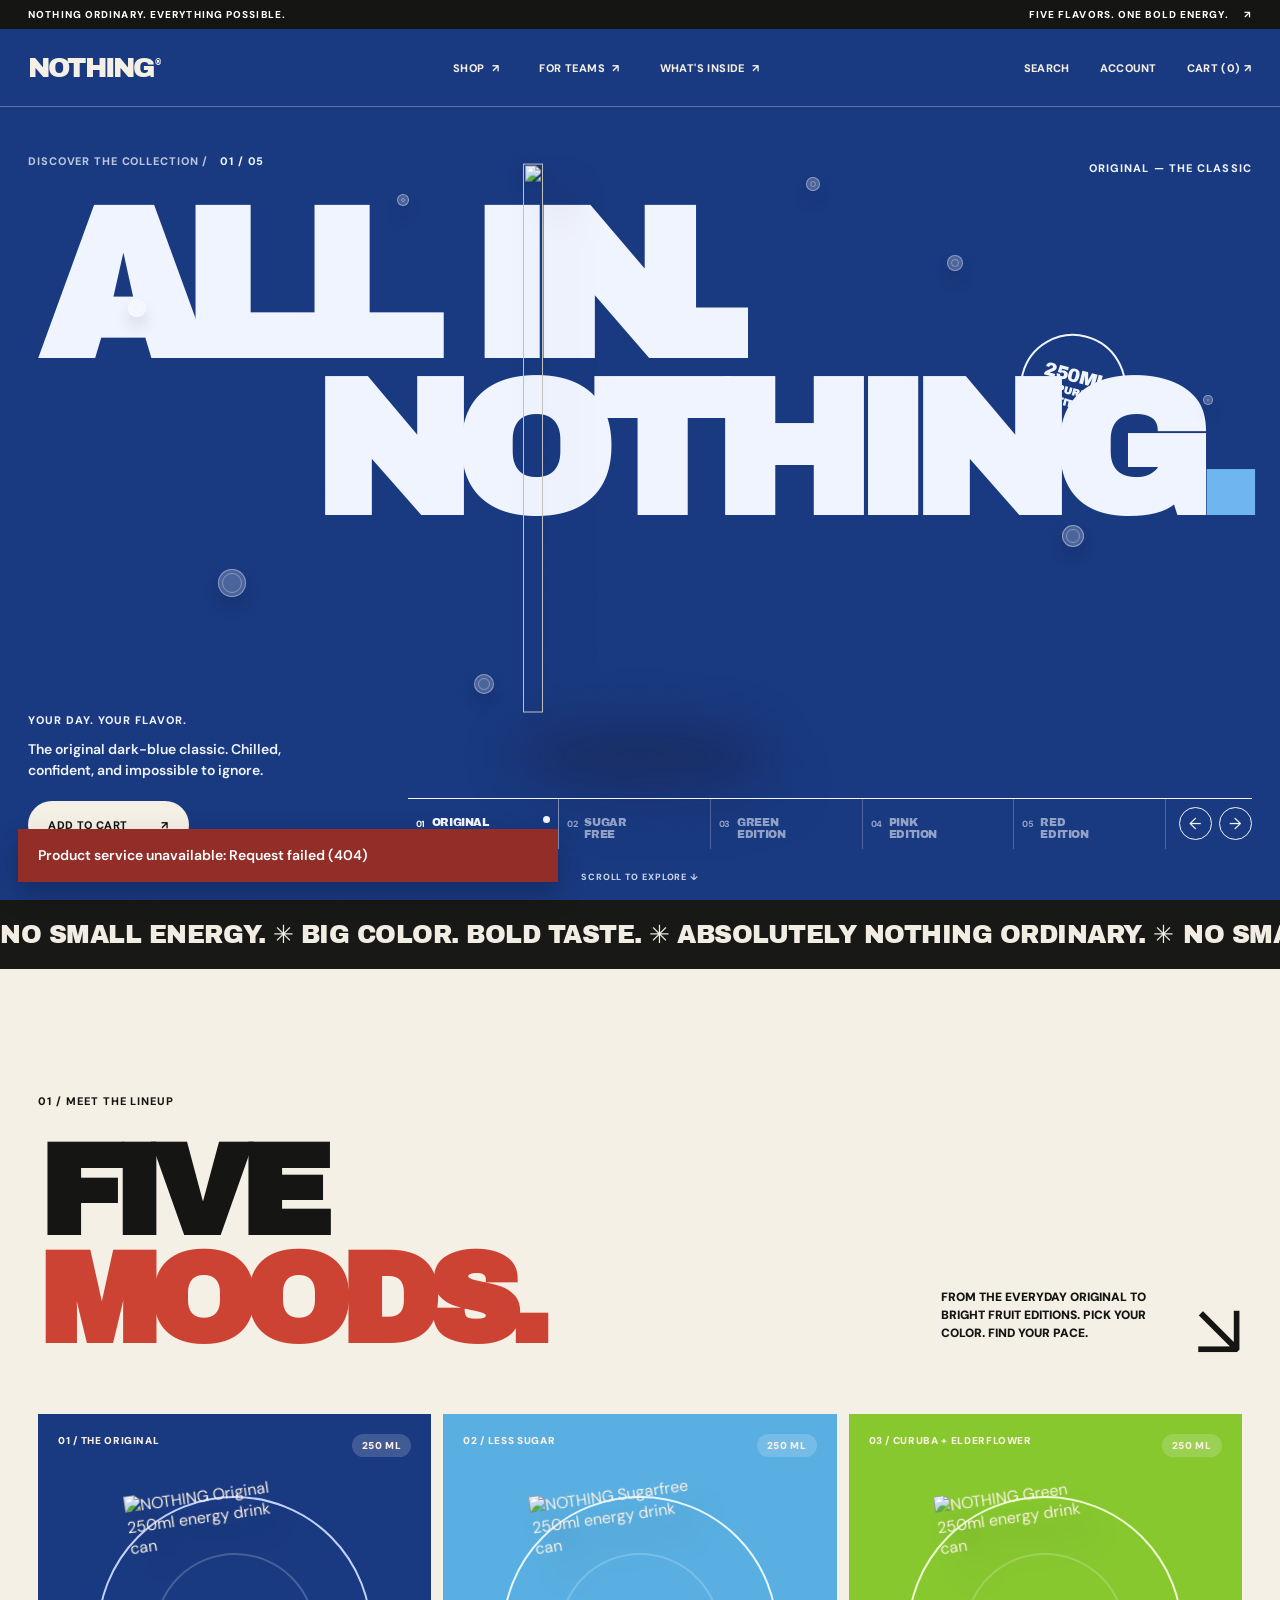
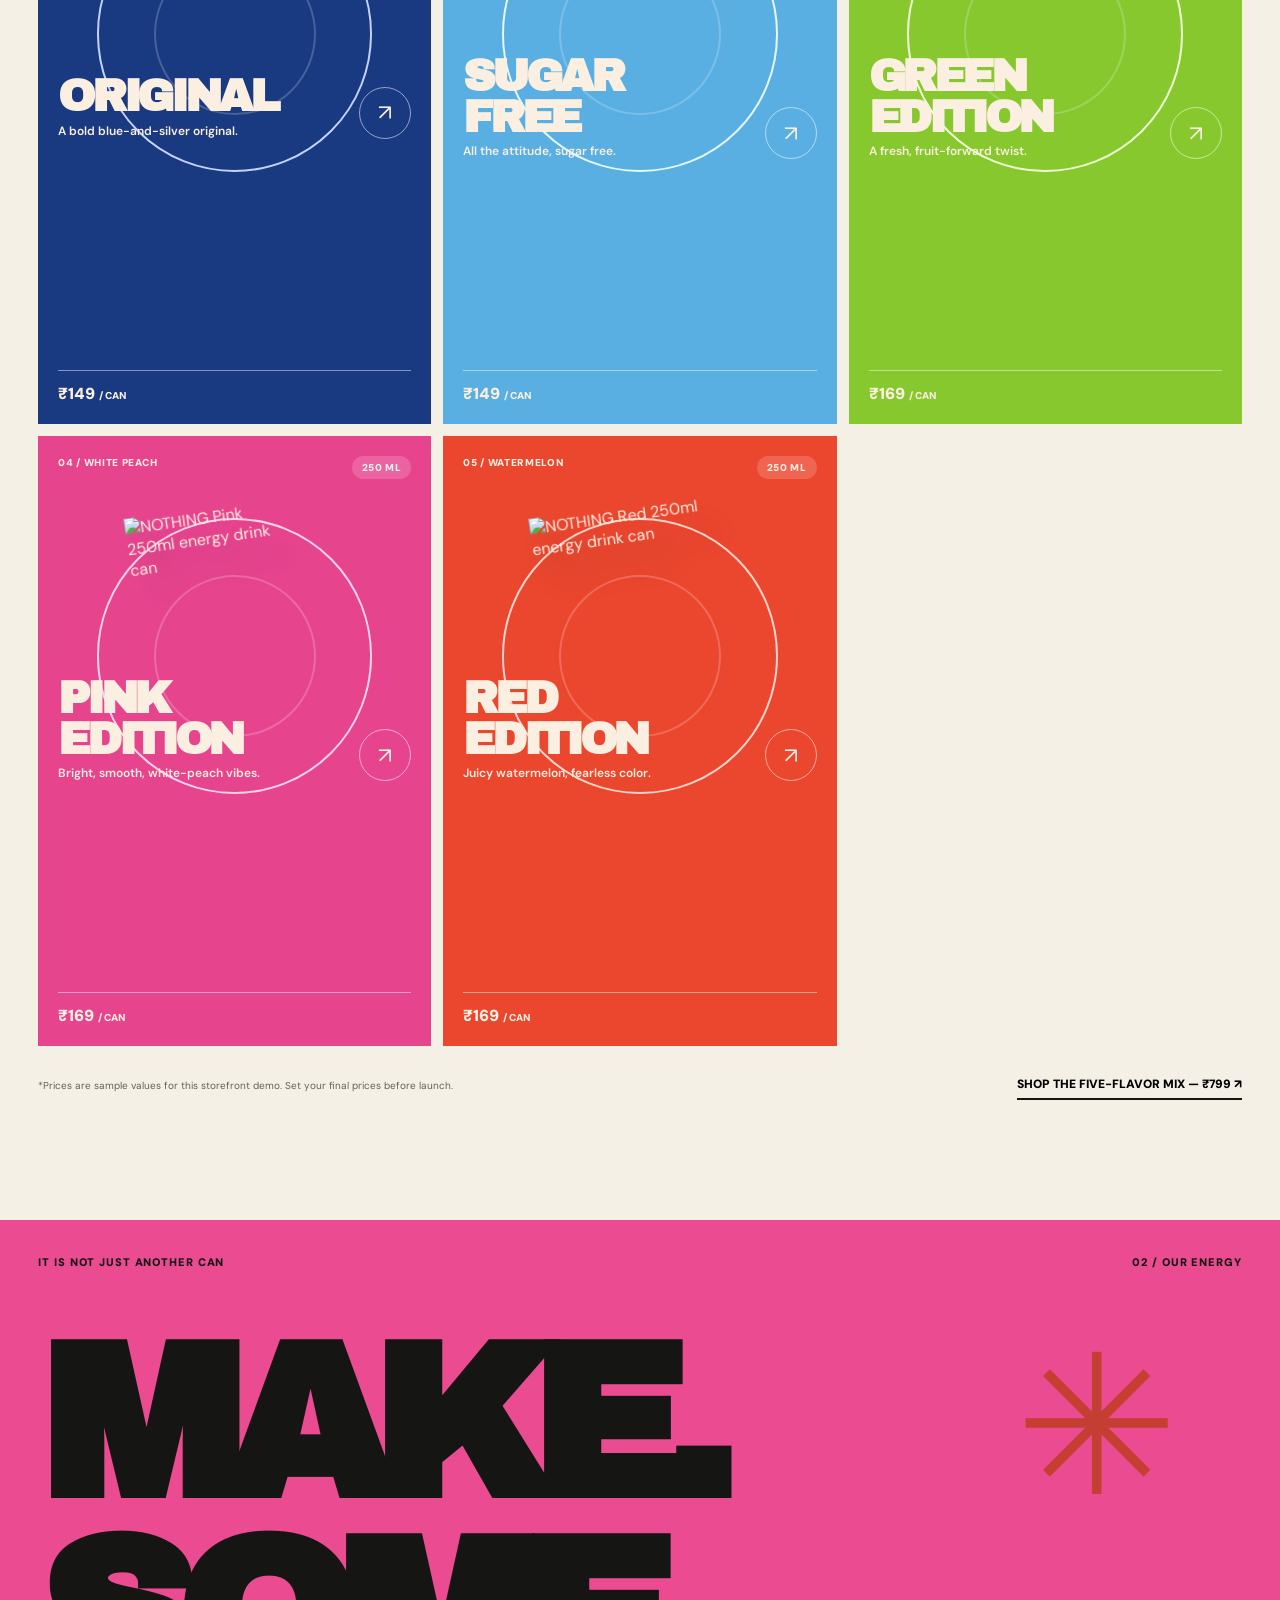
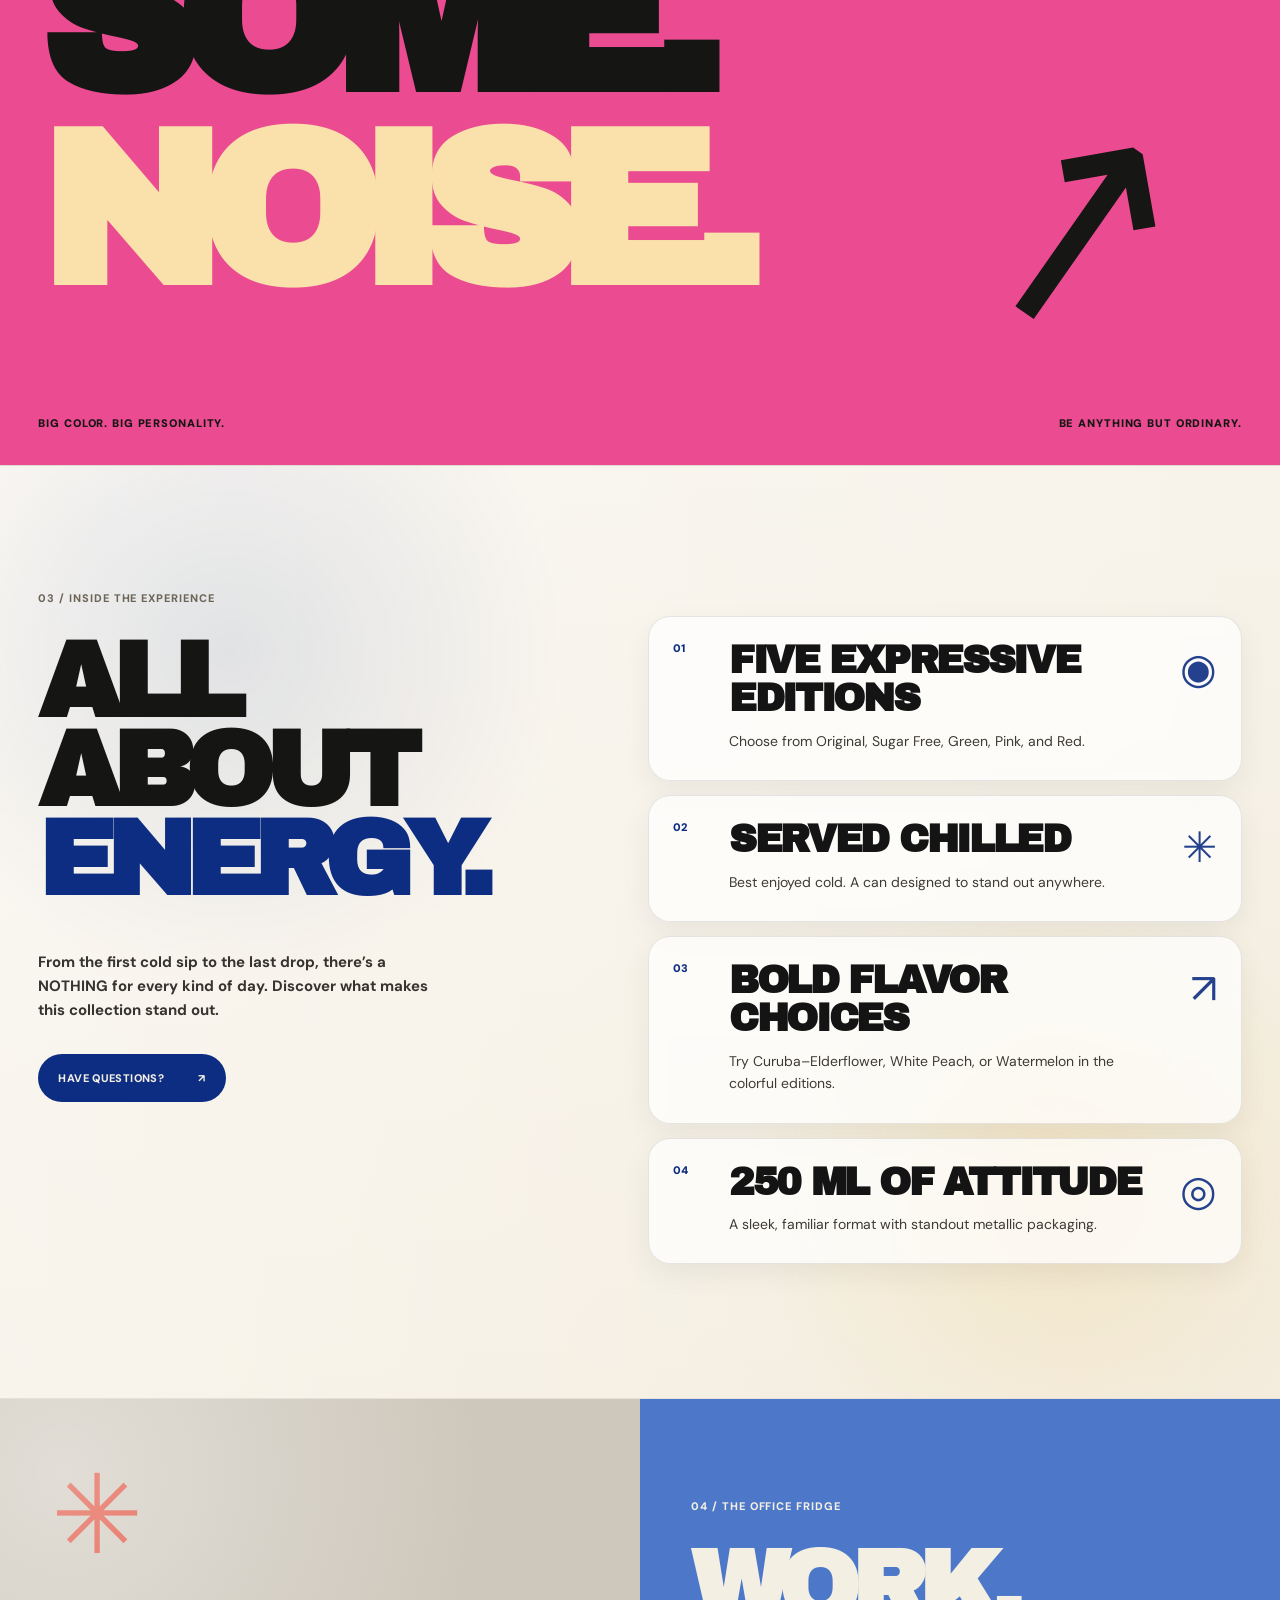
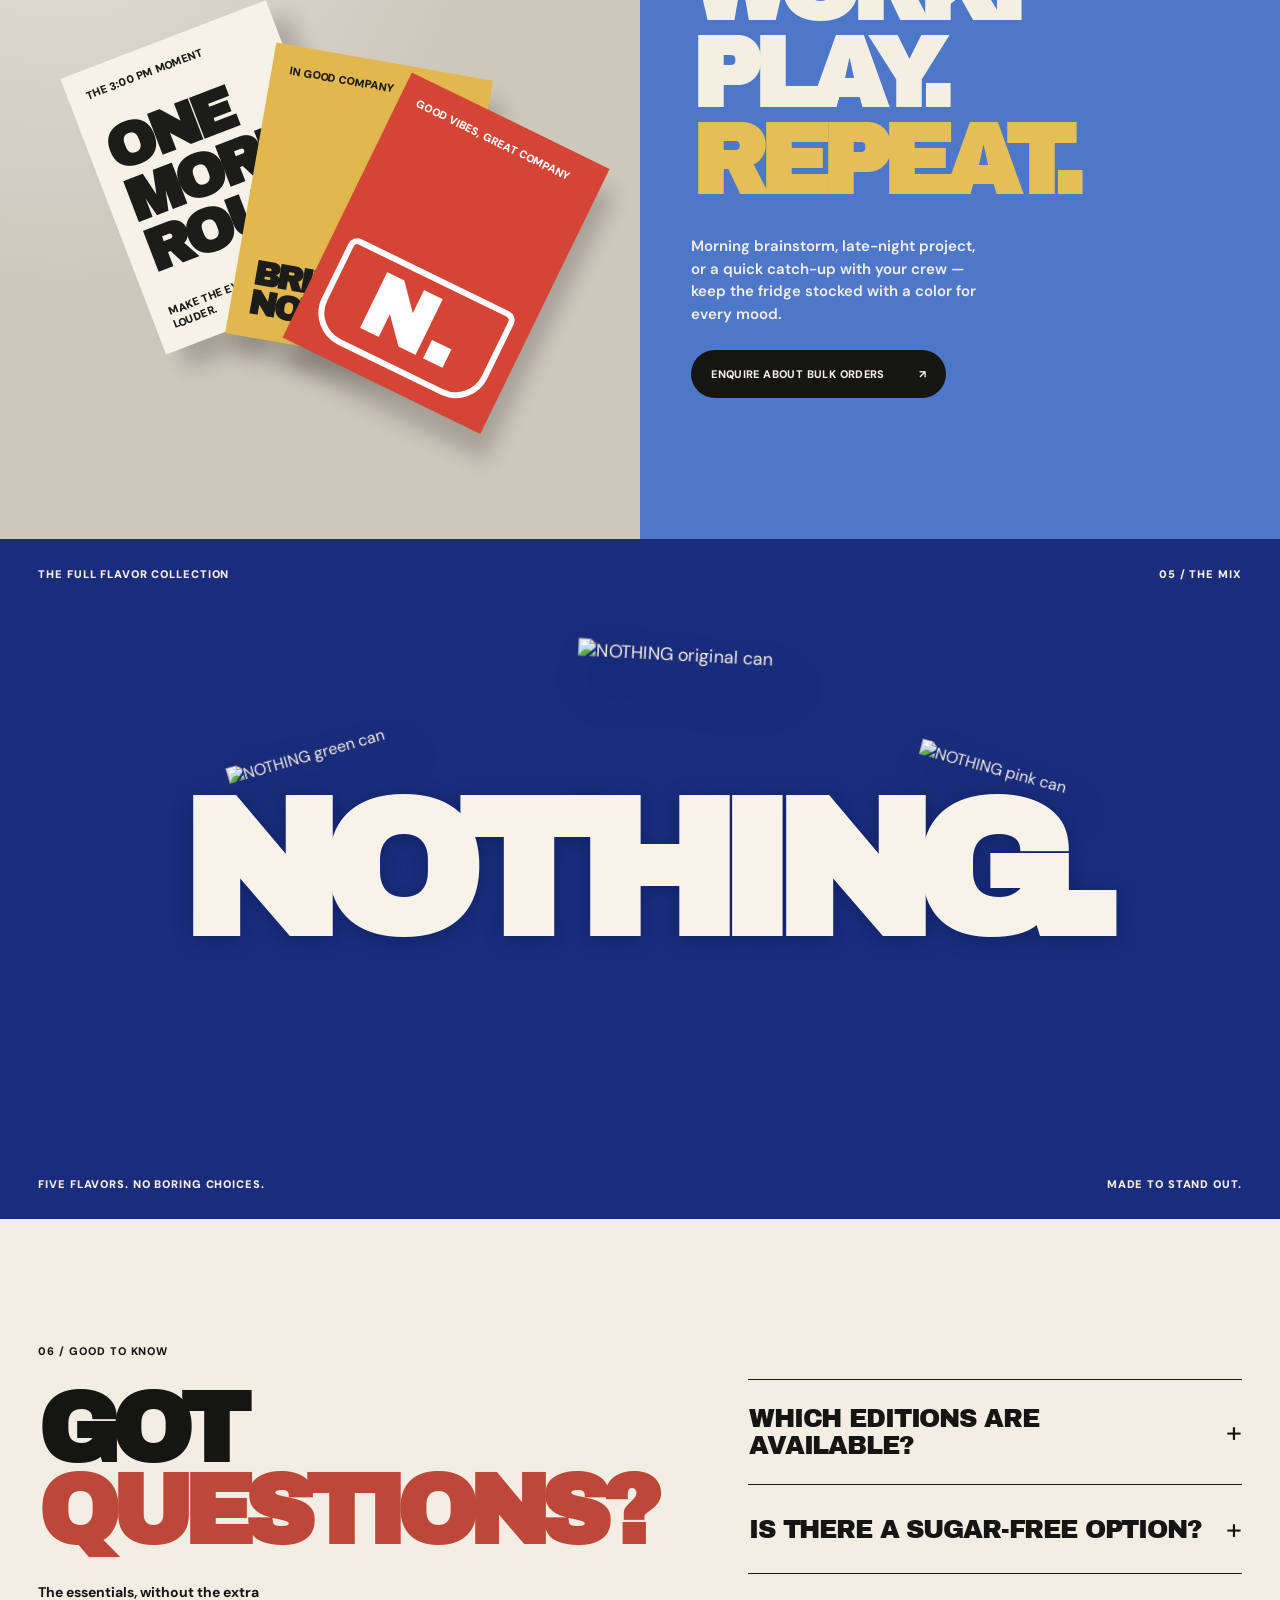
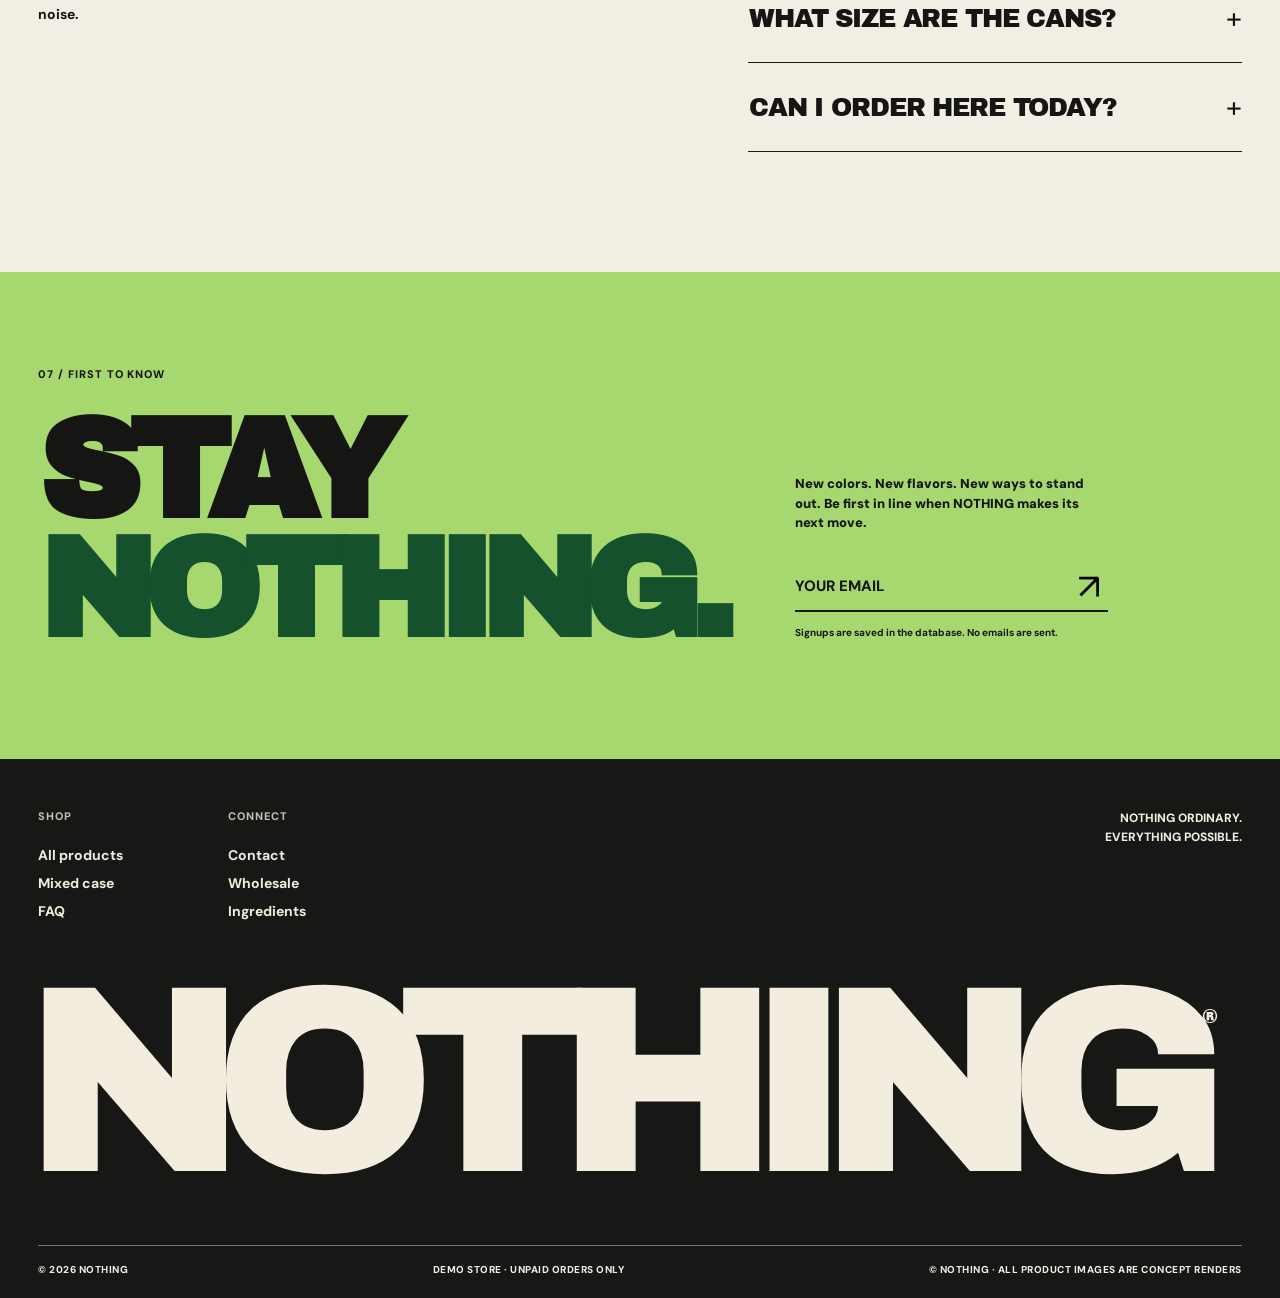
==== commit 26ec1ded: "feat: replace coffee with integrated Nothing Energy storefront, Aiven mode, admin APIs and demo chec" ====
--- a/web/index.html
+++ b/web/index.html
@@ -1,74 +1,68 @@
 <!doctype html>
 <html lang="en">
 <head>
-  <meta charset="UTF-8" />
-  <meta name="viewport" content="width=device-width, initial-scale=1" />
-  <meta name="theme-color" content="#d73b32" />
-  <meta name="description" content="Nothing — boldly uncomplicated performance cold brew coffee. Discover Original Black, Toasted Vanilla, and Smooth Mocha." />
-  <title>Nothing® — Performance Cold Brew</title>
-  <link rel="preconnect" href="https://fonts.googleapis.com" />
-  <link rel="preconnect" href="https://fonts.gstatic.com" crossorigin />
-  <link href="https://fonts.googleapis.com/css2?family=Archivo+Black&family=DM+Sans:wght@400;500;600;700;800&display=swap" rel="stylesheet" />
-  <link rel="stylesheet" href="styles.css" />
-  <script src="app.js" defer></script>
-</head>
+<meta charset="utf-8"/>
+<meta content="width=device-width, initial-scale=1" name="viewport"/>
+<meta content="#142a75" name="theme-color"/>
+<meta content="Meet NOTHING. Five vivid energy drink editions, one unmistakable attitude. Explore Original, Sugar Free, Green, Pink and Red." name="description"/>
+<title>NOTHING® — Energy for Your Kind of Day</title>
+<link href="https://fonts.googleapis.com" rel="preconnect"/>
+<link crossorigin="" href="https://fonts.gstatic.com" rel="preconnect"/>
+<link href="https://fonts.googleapis.com/css2?family=Archivo+Black&amp;family=DM+Sans:wght@400;500;600;700;800&amp;display=swap" rel="stylesheet"/>
+<link href="styles.css" rel="stylesheet"/>
+<script defer="" src="app.js"></script>
+<link as="image" href="assets/nothing-original.webp" rel="preload"/></head>
 <body>
-  <div class="site-loader" id="loader" aria-hidden="true"><div class="loader-word">NOTHING<span class="loader-period">.</span></div><div class="loader-bottom"><span>BREWING SOMETHING GOOD</span><span id="loaderPercent">0%</span></div><div class="loader-track"><div id="loaderFill"></div></div></div>
-  <div class="promo-strip"><span>THE DAILY GRIND, UPGRADED.</span><span>REAL COFFEE. REAL MOMENTUM. <b>↗</b></span></div>
-  <header class="site-header" id="siteHeader">
-    <a class="logo" href="#home" aria-label="Nothing home">NOTHING<span>®</span></a>
-    <nav class="nav-links" aria-label="Main navigation"><a href="#products">SHOP <span class="nav-mark">↗</span></a><a href="#teams">FOR TEAMS <span class="nav-mark">↗</span></a><a href="#ingredients">WHAT'S INSIDE <span class="nav-mark">↗</span></a></nav>
-    <div class="header-actions"><button class="text-button account-btn" id="searchBtn">SEARCH</button><button class="text-button account-btn" id="accountBtn">ACCOUNT</button><button class="cart-button" id="cartButton" aria-label="Open cart">CART <span id="cartCount">(0)</span><span class="nav-mark">↗</span></button><button class="mobile-menu-toggle" id="mobileMenuButton" aria-label="Open menu" aria-expanded="false"><span></span><span></span></button></div>
-  </header>
-  <div id="mobileMenu" class="mobile-menu" hidden><a href="#products">Shop products</a><a href="#teams">For teams</a><a href="#ingredients">What's inside</a><a href="#faq">FAQ</a></div>
-
-  <main>
-    <section id="home" class="hero theme-black" aria-label="Nothing cold brew carousel">
-      <div class="hero-noise"></div>
-      <div class="hero-counter"><span class="hero-counter-prefix">THE GOOD STUFF /</span><span id="heroCount">01</span> <span>/ 03</span></div>
-      <div class="hero-flavor-tag" id="heroFlavorTag">ORIGINAL BLACK — COLD BREW</div>
-      <div class="hero-title" aria-hidden="true"><span class="hero-title-line">GET</span><span class="hero-title-line hero-title-second">NOTHING<span class="headline-dot">.</span></span></div>
-      <div class="hero-bean-field" aria-hidden="true"><span class="bean b1"></span><span class="bean b2"></span><span class="bean b3"></span><span class="bean b4"></span><span class="bean b5"></span><span class="bean b6"></span><span class="bean b7"></span><span class="bean b8"></span><span class="bean b9"></span><span class="bean b10"></span></div>
-      <div class="hero-product-stage" id="heroStage" aria-hidden="true"><div class="hero-product-shadow"></div><img id="heroCan" src="assets/can-original.svg" width="330" height="680" alt="" /></div>
-      <div class="hero-stamp" aria-hidden="true"><span>200MG*</span><small>COFFEE<br />CAFFEINE</small></div>
-      <div class="hero-bottom-bar">
-        <div class="hero-copy"><span class="eyebrow">NOT JUST ANOTHER COLD BREW</span><p id="heroDescription">Bold Colombian coffee. Smooth all the way through. Built for whatever the day throws at you.</p><button id="heroAdd" class="pill-button light">SHOP THIS FLAVOR <span>↗</span></button></div>
-        <div class="hero-selector" role="tablist" aria-label="Choose coffee flavor"><button class="flavor-tab active" data-flavor="0" role="tab" aria-selected="true"><span class="tab-number">01</span><span>ORIGINAL<br>BLACK</span><span class="tab-dot"></span></button><button class="flavor-tab" data-flavor="1" role="tab" aria-selected="false"><span class="tab-number">02</span><span>TOASTED<br>VANILLA</span><span class="tab-dot"></span></button><button class="flavor-tab" data-flavor="2" role="tab" aria-selected="false"><span class="tab-number">03</span><span>SMOOTH<br>MOCHA</span><span class="tab-dot"></span></button><div class="selector-controls"><button id="previousFlavor" aria-label="Previous flavor">←</button><button id="nextFlavor" aria-label="Next flavor">→</button></div></div>
-      </div>
-      <div class="scroll-hint">SCROLL FOR THE FULL STORY <span>↓</span></div>
-    </section>
-
-    <div class="ticker ticker-dark" aria-hidden="true"><div class="ticker-track"><span>GOOD COFFEE. NOTHING ELSE. ✳ REAL ENERGY. NOTHING EXTRA. ✳ GOOD COFFEE. NOTHING ELSE. ✳ REAL ENERGY. NOTHING EXTRA. ✳ </span><span>GOOD COFFEE. NOTHING ELSE. ✳ REAL ENERGY. NOTHING EXTRA. ✳ GOOD COFFEE. NOTHING ELSE. ✳ REAL ENERGY. NOTHING EXTRA. ✳ </span></div></div>
-
-    <section id="products" class="shop-section section-padding">
-      <div class="section-head reveal"><div><span class="eyebrow">01 / THE LINEUP</span><h2>THE GOOD<br><em>STUFF.</em></h2></div><div class="head-right"><p>THREE FLAVORS. ONE LESS THING TO THINK ABOUT. PICK YOUR PACE AND GET MOVING.</p><span class="little-arrow">↘</span></div></div>
-      <div class="products-grid">
-        <article class="product-card product-red reveal"><div class="product-card-header"><span>01 / THE ORIGINAL</span><span>12 PACK</span></div><div class="product-image-zone"><div class="product-orbit" aria-hidden="true"></div><img src="assets/can-original.svg" alt="Nothing Original Black cold brew can" width="260" height="520" loading="lazy" /></div><div class="product-card-bottom"><div><h3>ORIGINAL<br>BLACK</h3><p>Straight-up, full-bodied cold brew.</p></div><button class="round-add" data-add="original" aria-label="Add Original Black to cart">↗</button></div><div class="product-price">$45.99 <span>/ CASE</span></div></article>
-        <article class="product-card product-blue reveal"><div class="product-card-header"><span>02 / THE SMOOTH ONE</span><span>12 PACK</span></div><div class="product-image-zone"><div class="product-orbit" aria-hidden="true"></div><img src="assets/can-vanilla.svg" alt="Nothing Toasted Vanilla cold brew can" width="260" height="520" loading="lazy" /></div><div class="product-card-bottom"><div><h3>TOASTED<br>VANILLA</h3><p>A softer side of serious coffee.</p></div><button class="round-add" data-add="vanilla" aria-label="Add Toasted Vanilla to cart">↗</button></div><div class="product-price">$45.99 <span>/ CASE</span></div></article>
-        <article class="product-card product-brown reveal"><div class="product-card-header"><span>03 / THE DEEP ONE</span><span>12 PACK</span></div><div class="product-image-zone"><div class="product-orbit" aria-hidden="true"></div><img src="assets/can-mocha.svg" alt="Nothing Smooth Mocha cold brew can" width="260" height="520" loading="lazy" /></div><div class="product-card-bottom"><div><h3>SMOOTH<br>MOCHA</h3><p>Cold brew with a dark cocoa twist.</p></div><button class="round-add" data-add="mocha" aria-label="Add Smooth Mocha to cart">↗</button></div><div class="product-price">$45.99 <span>/ CASE</span></div></article>
-      </div>
-      <div class="shop-footnote"><span>*Caffeine content is illustrative; replace with verified product facts before launch.</span><button class="underlined-link" id="bundleButton">TRY THE VARIETY PACK ↗</button></div>
-    </section>
-
-    <section class="statement-section" aria-label="Brand statement"><div class="statement-top"><span>NO OVERTHINKING REQUIRED</span><span>02 / THE POINT</span></div><h2 class="statement-title reveal">GOOD.<br>COFFEE.<br><span>PERIOD.</span></h2><div class="statement-bottom"><span>COFFEE IS ALREADY GREAT.</span><span>WE JUST MADE ROOM FOR MORE OF YOUR DAY.</span></div><div class="statement-decor decor-a" aria-hidden="true">✳</div><div class="statement-decor decor-b" aria-hidden="true">↗</div></section>
-
-    <section id="ingredients" class="ingredients-section section-padding"><div class="ingredients-intro"><span class="eyebrow">03 / THE FORMULA</span><h2 class="reveal">WHAT'S<br>IN YOUR<br><em>CAN?</em></h2><p>Better mornings start with a simpler ingredient story. Here's what makes this performance-style cold brew different.</p><a class="pill-button dark" href="#faq">HAVE QUESTIONS? <span>↗</span></a></div><div class="ingredient-list"><div class="ingredient-row reveal"><div class="ingredient-index">01</div><div><h3>COLD BREW</h3><p>Single-origin Colombian coffee, brewed cold for a naturally smooth finish.</p></div><span class="ingredient-symbol">◉</span></div><div class="ingredient-row reveal"><div class="ingredient-index">02</div><div><h3>NATURAL CAFFEINE</h3><p>Caffeine from real coffee beans — no energy-drink gimmicks.</p></div><span class="ingredient-symbol">✳</span></div><div class="ingredient-row reveal"><div class="ingredient-index">03</div><div><h3>CITICOLINE</h3><p>A nutrient included in some functional coffee formulations.</p></div><span class="ingredient-symbol">↗</span></div><div class="ingredient-row reveal"><div class="ingredient-index">04</div><div><h3>ADAPTOGENS</h3><p>Ashwagandha and rhodiola are botanicals often featured in modern wellness drinks.</p></div><span class="ingredient-symbol">◎</span></div></div></section>
-
-    <section id="teams" class="teams-section"><div class="teams-visual"><div class="teams-paper paper-one"><span>MONDAY</span><b>09:00</b><small>THE INBOX IS NOT GOING TO ANSWER ITSELF.</small></div><div class="teams-paper paper-two"><span>ANOTHER MEETING?</span><b>NOTHING<br>TO IT.</b></div><div class="teams-paper paper-three"><span>GOOD WORK STARTS HERE</span><div class="paper-cup">N.</div></div><span class="teams-star">✳</span></div><div class="teams-copy"><span class="eyebrow">04 / THE 9-TO-5 SUPPLY</span><h2>YOUR<br>OFFICE.<br><em>FULLY<br>STOCKED.</em></h2><p>Keep the team's fridge ready for brainstorms, hard deadlines, and everything in between.</p><button id="teamButton" class="pill-button light">LET'S TALK COFFEE <span>↗</span></button></div></section>
-
-    <section class="feature-banner"><div class="feature-banner-label"><span>05 / THE RITUAL</span><span>ICE COLD. ALL DAY.</span></div><div class="feature-banner-main"><div class="illustrated-glass"><div class="glass-ice ice-one"></div><div class="glass-ice ice-two"></div><div class="glass-ice ice-three"></div><div class="glass-liquid"></div><div class="glass-highlight"></div></div><h2>POUR<br>IT <em>ON.</em></h2></div><div class="feature-banner-footer"><span>CHILL. CRACK. SIP. REPEAT.</span><span>NOTHING LIKE A GOOD COFFEE.</span></div></section>
-
-    <section id="faq" class="faq-section section-padding"><div class="faq-heading"><span class="eyebrow">06 / NEED TO KNOW</span><h2>FAIR<br><em>QUESTIONS.</em></h2><p>All the important stuff, without the fine-print scavenger hunt.</p></div><div class="faq-items"><details><summary>WHAT IS NOTHING? <span>+</span></summary><p>Nothing is a demonstration brand for a boldly designed cold brew coffee experience. Replace product facts, packaging, and business details with your real information before launch.</p></details><details><summary>WHAT FLAVORS ARE IN THE LINEUP? <span>+</span></summary><p>The store features Original Black, Toasted Vanilla, and Smooth Mocha, plus a mixed variety case.</p></details><details><summary>CAN I PLACE AN ORDER? <span>+</span></summary><p>Yes. Sign in, add coffee to your cart, and place a reservation-style order. Online payment, shipping and tax integrations must be enabled before commercial launch.</p></details><details><summary>CAN I SUBSCRIBE TO DELIVERY? <span>+</span></summary><p>A recurring order option can be added when your ecommerce provider is connected. Online payments and recurring subscriptions are not available yet.</p></details><details><summary>CAN I ORDER FOR MY TEAM? <span>+</span></summary><p>Team inquiries require a verified business mailbox or CRM integration before launch.</p></details></div></section>
-
-    <section class="newsletter-section"><div><span class="eyebrow">IN GOOD COMPANY</span><h2>GET ON<br>THE <em>LIST.</em></h2></div><div class="newsletter-side"><p>SIGN UP FOR COFFEE UPDATES. EMAIL DELIVERY IS NOT CONFIGURED YET.</p><form id="newsletterForm" class="email-form"><label for="emailInput" class="sr-only">Your email address</label><input id="emailInput" type="email" placeholder="YOUR EMAIL ADDRESS" required /><button type="submit" aria-label="Submit email">↗</button></form><span id="newsletterFeedback" class="form-note" aria-live="polite">Join our list for coffee updates.</span></div></section>
-  </main>
-  <footer class="site-footer"><div class="footer-links"><div><span class="footer-label">EXPLORE</span><a href="#products">Shop all</a><a href="#teams">For teams</a><a href="#ingredients">Ingredients</a></div><div><span class="footer-label">INFO</span><a href="#faq">FAQ</a><button id="footerContact">Contact</button><a href="#home">Back to top ↗</a></div><div class="footer-slogan">THE BEST PART OF YOUR DAILY ROUTINE.<br>NOTHING COMPLICATED ABOUT IT.</div></div><a class="footer-logo" href="#home" aria-label="Nothing home">NOTHING<span>®</span></a><div class="footer-bottom"><span>© <span id="year"></span> NOTHING. COLD BREW STORE.</span><span>DESIGNED TO FEEL DIFFERENT.</span><span>MADE FOR THE EVERYDAY.</span></div></footer>
-
-  <section id="storeStatus" role="status" aria-live="polite" class="store-status" hidden></section>
-  <dialog id="accountDialog" class="account-dialog"><button type="button" class="dialog-close" id="accountClose" aria-label="Close account dialog">×</button><span class="eyebrow">YOUR NOTHING ACCOUNT</span><h2 id="accountTitle">WELCOME BACK.</h2><div id="accountGuest"><form id="accountForm"><label for="accountEmail">EMAIL</label><input type="email" id="accountEmail" autocomplete="email" required placeholder="you@example.com"><label for="accountPassword">PASSWORD (MINIMUM 12 CHARACTERS)</label><input type="password" id="accountPassword" autocomplete="current-password" required minlength="12"><button type="submit" id="accountSubmit" class="checkout-button">SIGN IN ↗</button></form><button class="underlined-link" id="accountMode" type="button">NEW HERE? CREATE AN ACCOUNT</button></div><div id="accountSigned" hidden><p id="signedEmail"></p><button class="checkout-button" id="myOrders" type="button">MY ORDERS ↗</button><button class="underlined-link" id="signOut" type="button">SIGN OUT</button></div><p id="accountFeedback" class="form-note" aria-live="polite"></p></dialog>
-  <dialog id="searchDialog" class="account-dialog"><button type="button" class="dialog-close" id="searchClose" aria-label="Close search">×</button><span class="eyebrow">FIND YOUR COFFEE</span><h2>SEARCH THE LINEUP.</h2><form id="searchForm"><label for="searchQuery">KEYWORDS</label><input id="searchQuery" placeholder="MOCHA, VANILA, COLD BREW"><label for="searchCity">AVAILABLE IN</label><select id="searchCity"><option>Bengaluru</option><option>Mumbai</option><option>Delhi</option></select><button class="checkout-button" type="submit">SEARCH ↗</button></form><div id="searchResults" aria-live="polite"></div></dialog>
-  <dialog id="ordersDialog" class="account-dialog"><button type="button" class="dialog-close" id="ordersClose" aria-label="Close orders">×</button><span class="eyebrow">YOUR ACCOUNT</span><h2>ORDER HISTORY.</h2><div id="orderHistory" aria-live="polite"></div></dialog>
-  <div id="drawerOverlay" class="drawer-overlay" hidden></div><aside id="cartDrawer" class="cart-drawer" aria-label="Shopping cart" aria-modal="true" role="dialog" aria-hidden="true"><div class="drawer-head"><div><span class="eyebrow">YOUR PICK-ME-UP</span><h2>THE CART<span>.</span></h2></div><button class="drawer-close" id="closeCart" aria-label="Close cart">×</button></div><div id="cartItems" class="cart-items"></div><div class="cart-footer"><label class="city-select-label" for="deliveryCity">SELECT YOUR CITY</label><select id="deliveryCity" class="city-select"><option>Bengaluru</option><option>Mumbai</option><option>Delhi</option></select><div class="subtotal-row"><span>SUBTOTAL</span><b id="subtotal">$0.00</b></div><p class="cart-note">Orders reserve stock immediately; online payments and shipping are not yet configured.</p><button id="checkoutButton" class="checkout-button">CHECKOUT <span>↗</span></button></div></aside>
-  <dialog id="infoDialog" class="info-dialog"><button class="dialog-close" id="dialogClose" aria-label="Close dialog">×</button><span class="eyebrow">NOTHING / CONCEPT SITE</span><h2 id="dialogTitle">LET'S TALK.</h2><p id="dialogText"></p><form method="dialog"><button class="pill-button dark">GOT IT ↗</button></form></dialog>
+<div aria-hidden="true" class="site-loader" id="loader"><div class="loader-word">NOTHING<span class="loader-period">.</span></div><div class="loader-bottom"><span>LOADING THE LINEUP</span><span id="loaderPercent">0%</span></div><div class="loader-track"><div id="loaderFill"></div></div></div>
+<div class="promo-strip"><span>NOTHING ORDINARY. EVERYTHING POSSIBLE.</span><span>FIVE FLAVORS. ONE BOLD ENERGY. <b>↗</b></span></div>
+<header class="site-header" id="siteHeader">
+<a aria-label="Nothing home" class="logo" href="#home">NOTHING<span>®</span></a>
+<nav aria-label="Main navigation" class="nav-links"><a href="#products">SHOP <span class="nav-mark">↗</span></a><a href="#teams">FOR TEAMS <span class="nav-mark">↗</span></a><a href="#ingredients">WHAT'S INSIDE <span class="nav-mark">↗</span></a></nav>
+<div class="header-actions"><button class="text-button account-btn" id="searchBtn" type="button">SEARCH</button><button class="text-button account-btn" id="accountBtn" type="button">ACCOUNT</button><button aria-label="Open cart" class="cart-button" id="cartButton">CART <span id="cartCount">(0)</span><span class="nav-mark">↗</span></button><button aria-controls="mobileMenu" aria-expanded="false" aria-label="Open menu" class="mobile-menu-toggle" id="mobileMenuButton"><span></span><span></span></button></div>
+</header>
+<div class="mobile-menu" hidden="" id="mobileMenu"><a href="#products">Shop products</a><a href="#teams">For teams</a><a href="#ingredients">What's inside</a><a href="#faq">FAQ</a></div>
+<main>
+<section aria-label="Nothing energy product carousel" class="hero theme-original" id="home"><h1 class="sr-only">NOTHING energy drinks — five bold editions</h1>
+<div class="hero-noise"></div>
+<div class="hero-counter"><span class="hero-counter-prefix">DISCOVER THE COLLECTION /</span><span id="heroCount">01</span> <span>/ 05</span></div>
+<div aria-live="polite" class="hero-flavor-tag" id="heroFlavorTag">ORIGINAL — THE CLASSIC</div>
+<div aria-hidden="true" class="hero-title"><span class="hero-title-line">ALL IN.</span><span class="hero-title-line hero-title-second">NOTHING<span class="headline-dot">.</span></span></div>
+<div aria-hidden="true" class="hero-deco-bubbles"><span class="bubble b1"></span><span class="bubble b2"></span><span class="bubble b3"></span><span class="bubble b4"></span><span class="bubble b5"></span><span class="bubble b6"></span><span class="bubble b7"></span><span class="bubble b8"></span></div>
+<div aria-hidden="true" class="hero-product-stage" id="heroStage"><div class="hero-product-shadow"></div><img alt="" height="1735" id="heroCan" src="assets/nothing-original.webp" width="740"/></div>
+<div aria-hidden="true" class="hero-stamp"><span>250ML</span><small>PURE<br/>ATTITUDE</small></div>
+<div class="hero-bottom-bar">
+<div class="hero-copy"><span class="eyebrow">YOUR DAY. YOUR FLAVOR.</span><p id="heroDescription">The original dark-blue classic. Chilled, confident, and impossible to ignore.</p><button class="pill-button light" id="heroAdd">ADD TO CART <span>↗</span></button></div>
+<div aria-label="Choose a product" class="hero-selector" role="tablist"><button aria-selected="true" class="flavor-tab active" data-flavor="0" role="tab"><span class="tab-number">01</span><span>ORIGINAL</span><span class="tab-dot"></span></button><button aria-selected="false" class="flavor-tab" data-flavor="1" role="tab"><span class="tab-number">02</span><span>SUGAR<br/>FREE</span><span class="tab-dot"></span></button><button aria-selected="false" class="flavor-tab" data-flavor="2" role="tab"><span class="tab-number">03</span><span>GREEN<br/>EDITION</span><span class="tab-dot"></span></button><button aria-selected="false" class="flavor-tab" data-flavor="3" role="tab"><span class="tab-number">04</span><span>PINK<br/>EDITION</span><span class="tab-dot"></span></button><button aria-selected="false" class="flavor-tab" data-flavor="4" role="tab"><span class="tab-number">05</span><span>RED<br/>EDITION</span><span class="tab-dot"></span></button><div class="selector-controls"><button aria-label="Previous flavor" id="previousFlavor">←</button><button aria-label="Next flavor" id="nextFlavor">→</button></div></div>
+</div>
+<div class="scroll-hint">SCROLL TO EXPLORE ↓</div>
+</section>
+<div aria-hidden="true" class="ticker ticker-dark"><div class="ticker-track"><span>NO SMALL ENERGY. ✳ BIG COLOR. BOLD TASTE. ✳ ABSOLUTELY NOTHING ORDINARY. ✳ </span><span>NO SMALL ENERGY. ✳ BIG COLOR. BOLD TASTE. ✳ ABSOLUTELY NOTHING ORDINARY. ✳ </span></div></div>
+<section class="shop-section section-padding" id="products">
+<div class="section-head reveal"><div><span class="eyebrow">01 / MEET THE LINEUP</span><h2>FIVE<br/><em>MOODS.</em></h2></div><div class="head-right"><p>FROM THE EVERYDAY ORIGINAL TO BRIGHT FRUIT EDITIONS. PICK YOUR COLOR. FIND YOUR PACE.</p><span class="little-arrow">↘</span></div></div>
+<div class="products-grid">
+<article class="product-card product-original reveal"><div class="product-card-header"><span>01 / THE ORIGINAL</span><span>250 ML</span></div><div class="product-image-zone"><div aria-hidden="true" class="product-orbit"></div><img alt="NOTHING Original 250ml energy drink can" decoding="async" height="1735" loading="lazy" src="assets/nothing-original.webp" width="740"/></div><div class="product-card-bottom"><div><h3>ORIGINAL</h3><p>A bold blue-and-silver original.</p></div><button aria-label="Add Original to cart" class="round-add" data-add="original" title="Add original to cart">↗</button></div><div class="product-price">₹149 <span>/ CAN</span></div></article>
+<article class="product-card product-sugarfree reveal"><div class="product-card-header"><span>02 / LESS SUGAR</span><span>250 ML</span></div><div class="product-image-zone"><div aria-hidden="true" class="product-orbit"></div><img alt="NOTHING Sugarfree 250ml energy drink can" decoding="async" height="1735" loading="lazy" src="assets/nothing-sugar-free.webp" width="740"/></div><div class="product-card-bottom"><div><h3>SUGAR<br/>FREE</h3><p>All the attitude, sugar free.</p></div><button aria-label="Add Sugar Free to cart" class="round-add" data-add="sugarfree" title="Add sugarfree to cart">↗</button></div><div class="product-price">₹149 <span>/ CAN</span></div></article>
+<article class="product-card product-green reveal"><div class="product-card-header"><span>03 / CURUBA + ELDERFLOWER</span><span>250 ML</span></div><div class="product-image-zone"><div aria-hidden="true" class="product-orbit"></div><img alt="NOTHING Green 250ml energy drink can" decoding="async" height="1735" loading="lazy" src="assets/nothing-green-edition.webp" width="740"/></div><div class="product-card-bottom"><div><h3>GREEN<br/>EDITION</h3><p>A fresh, fruit-forward twist.</p></div><button aria-label="Add Green Edition to cart" class="round-add" data-add="green" title="Add green to cart">↗</button></div><div class="product-price">₹169 <span>/ CAN</span></div></article>
+<article class="product-card product-pink reveal"><div class="product-card-header"><span>04 / WHITE PEACH</span><span>250 ML</span></div><div class="product-image-zone"><div aria-hidden="true" class="product-orbit"></div><img alt="NOTHING Pink 250ml energy drink can" decoding="async" height="1735" loading="lazy" src="assets/nothing-pink-edition.webp" width="740"/></div><div class="product-card-bottom"><div><h3>PINK<br/>EDITION</h3><p>Bright, smooth, white-peach vibes.</p></div><button aria-label="Add Pink Edition to cart" class="round-add" data-add="pink" title="Add pink to cart">↗</button></div><div class="product-price">₹169 <span>/ CAN</span></div></article>
+<article class="product-card product-red reveal"><div class="product-card-header"><span>05 / WATERMELON</span><span>250 ML</span></div><div class="product-image-zone"><div aria-hidden="true" class="product-orbit"></div><img alt="NOTHING Red 250ml energy drink can" decoding="async" height="1735" loading="lazy" src="assets/nothing-red-edition.webp" width="740"/></div><div class="product-card-bottom"><div><h3>RED<br/>EDITION</h3><p>Juicy watermelon, fearless color.</p></div><button aria-label="Add Red Edition to cart" class="round-add" data-add="red" title="Add red to cart">↗</button></div><div class="product-price">₹169 <span>/ CAN</span></div></article>
+</div>
+<div class="shop-footnote"><span>*Prices are sample values for this storefront demo. Set your final prices before launch.</span><button class="underlined-link" id="bundleButton">SHOP THE FIVE-FLAVOR MIX — ₹799 ↗</button></div>
+</section>
+<section aria-label="Brand statement" class="statement-section"><div class="statement-top"><span>IT IS NOT JUST ANOTHER CAN</span><span>02 / OUR ENERGY</span></div><h2 class="statement-title reveal">MAKE.<br/>SOME.<br/><span>NOISE.</span></h2><div class="statement-bottom"><span>BIG COLOR. BIG PERSONALITY.</span><span>BE ANYTHING BUT ORDINARY.</span></div><div aria-hidden="true" class="statement-decor decor-a">✳</div><div aria-hidden="true" class="statement-decor decor-b">↗</div></section>
+<section class="ingredients-section section-padding" id="ingredients"><div class="ingredients-intro"><span class="eyebrow">03 / INSIDE THE EXPERIENCE</span><h2 class="reveal">ALL<br/>ABOUT<br/><em>ENERGY.</em></h2><p>From the first cold sip to the last drop, there’s a NOTHING for every kind of day. Discover what makes this collection stand out.</p><a class="pill-button dark" href="#faq">HAVE QUESTIONS? <span>↗</span></a></div><div class="ingredient-list"><div class="ingredient-row reveal"><div class="ingredient-index">01</div><div><h3>FIVE EXPRESSIVE EDITIONS</h3><p>Choose from Original, Sugar Free, Green, Pink, and Red.</p></div><span class="ingredient-symbol">◉</span></div><div class="ingredient-row reveal"><div class="ingredient-index">02</div><div><h3>SERVED CHILLED</h3><p>Best enjoyed cold. A can designed to stand out anywhere.</p></div><span class="ingredient-symbol">✳</span></div><div class="ingredient-row reveal"><div class="ingredient-index">03</div><div><h3>BOLD FLAVOR CHOICES</h3><p>Try Curuba–Elderflower, White Peach, or Watermelon in the colorful editions.</p></div><span class="ingredient-symbol">↗</span></div><div class="ingredient-row reveal"><div class="ingredient-index">04</div><div><h3>250 ML OF ATTITUDE</h3><p>A sleek, familiar format with standout metallic packaging.</p></div><span class="ingredient-symbol">◎</span></div></div></section>
+<section class="teams-section" id="teams"><div class="teams-visual"><div class="teams-paper paper-one"><span>THE 3:00 PM MOMENT</span><b>ONE MORE<br/>ROUND?</b><small>MAKE THE EVERYDAY A LITTLE LOUDER.</small></div><div class="teams-paper paper-two"><span>IN GOOD COMPANY</span><b>BRING<br/>NOTHING.</b></div><div class="teams-paper paper-three"><span>GOOD VIBES, GREAT COMPANY</span><div class="paper-cup">N.</div></div><span class="teams-star">✳</span></div><div class="teams-copy"><span class="eyebrow">04 / THE OFFICE FRIDGE</span><h2>WORK.<br/>PLAY.<br/><em>REPEAT.</em></h2><p>Morning brainstorm, late-night project, or a quick catch-up with your crew — keep the fridge stocked with a color for every mood.</p><button class="pill-button dark" id="teamButton">ENQUIRE ABOUT BULK ORDERS <span>↗</span></button></div></section>
+<section class="feature-banner"><div class="feature-banner-label"><span>THE FULL FLAVOR COLLECTION</span><span>05 / THE MIX</span></div><div class="feature-banner-main"><div class="featured-can featured-green"><img alt="NOTHING green can" height="1735" loading="lazy" src="assets/nothing-green-edition.webp" width="740"/></div><div class="featured-can featured-original"><img alt="NOTHING original can" height="1735" loading="lazy" src="assets/nothing-original.webp" width="740"/></div><div class="featured-can featured-pink"><img alt="NOTHING pink can" height="1735" loading="lazy" src="assets/nothing-pink-edition.webp" width="740"/></div><h2>NOTHING.</h2></div><div class="feature-banner-footer"><span>FIVE FLAVORS. NO BORING CHOICES.</span><span>MADE TO STAND OUT.</span></div></section>
+<section class="faq-section section-padding" id="faq"><div class="faq-heading"><span class="eyebrow">06 / GOOD TO KNOW</span><h2 class="reveal">GOT<br/><em>QUESTIONS?</em></h2><p>The essentials, without the extra noise.</p></div><div class="faq-items"><details class="reveal"><summary>WHICH EDITIONS ARE AVAILABLE? <span>+</span></summary><p>The Nothing concept lineup includes Original, Sugar Free, Green Edition (Curuba–Elderflower), Pink Edition (White Peach), and Red Edition (Watermelon).</p></details><details class="reveal"><summary>IS THERE A SUGAR-FREE OPTION? <span>+</span></summary><p>Yes. Sugar Free has its own light-blue-and-silver design, separate from the Original edition.</p></details><details class="reveal"><summary>WHAT SIZE ARE THE CANS? <span>+</span></summary><p>Every can pictured in this concept is designed as a 250 ml slim aluminum can.</p></details><details class="reveal"><summary>CAN I ORDER HERE TODAY? <span>+</span></summary><p>Yes. Register or sign in and place an unpaid demo order. Stock is deducted in PostgreSQL. Payments, tax, and shipping are not yet supported.</p></details></div></section>
+<section class="newsletter-section"><div><span class="eyebrow">07 / FIRST TO KNOW</span><h2 class="reveal">STAY<br/><em>NOTHING.</em></h2></div><div class="newsletter-side"><p>New colors. New flavors. New ways to stand out. Be first in line when NOTHING makes its next move.</p><form class="email-form" id="newsletterForm"><label class="sr-only" for="emailInput">Email</label><input id="emailInput" placeholder="YOUR EMAIL" required="" type="email"/><button aria-label="Submit email" type="submit">↗</button></form><small class="form-note" id="newsletterFeedback">Signups are saved in the database. No emails are sent.</small></div></section>
+</main>
+<footer class="site-footer"><div class="footer-links"><div><span class="footer-label">SHOP</span><a href="#products">All products</a><a href="#products">Mixed case</a><a href="#faq">FAQ</a></div><div><span class="footer-label">CONNECT</span><button id="footerContact">Contact</button><a href="#teams">Wholesale</a><a href="#ingredients">Ingredients</a></div><div class="footer-slogan"><p>NOTHING ORDINARY.<br/>EVERYTHING POSSIBLE.</p></div></div><a class="footer-logo" href="#home">NOTHING<span>®</span></a><div class="footer-bottom"><span>© <span id="year"></span> NOTHING</span><span>DEMO STORE · UNPAID ORDERS ONLY</span><span>© NOTHING · ALL PRODUCT IMAGES ARE CONCEPT RENDERS</span></div></footer>
+<div class="drawer-overlay" hidden="" id="drawerOverlay"></div>
+<aside aria-hidden="true" class="cart-drawer" id="cartDrawer"><div class="drawer-head"><div><span class="eyebrow">YOUR CART</span><h2>YOUR<br/><span>ORDER.</span></h2></div><button aria-label="Close cart" class="drawer-close" id="closeCart">×</button></div><div class="cart-items" id="cartItems"></div><div class="cart-footer"><label class="city-select-label" for="deliveryCity">AVAILABLE IN CITY</label><select id="deliveryCity" class="city-select"><option>Bengaluru</option><option>Mumbai</option><option>Delhi</option></select><div class="subtotal-row"><span>SUBTOTAL</span><span id="subtotal">$0.00</span></div><p class="cart-note">YOUR CART ONLY. LIVE CHECKOUT AND INVENTORY ARE NOT CONNECTED.</p><button class="checkout-button" id="checkoutButton">CONTINUE TO CHECKOUT <span>↗</span></button></div></aside>
+<section id="storeStatus" role="status" aria-live="polite" class="store-status" hidden></section>
+<dialog id="accountDialog" class="account-dialog"><button type="button" class="dialog-close" id="accountClose" aria-label="Close account dialog">×</button><span class="eyebrow">YOUR NOTHING ACCOUNT</span><h2 id="accountTitle">WELCOME BACK.</h2><div id="accountGuest"><form id="accountForm"><label for="accountEmail">EMAIL</label><input type="email" id="accountEmail" autocomplete="email" required placeholder="you@example.com"><label for="accountPassword">PASSWORD (MINIMUM 12 CHARACTERS)</label><input type="password" id="accountPassword" autocomplete="current-password" required minlength="12"><button type="submit" id="accountSubmit" class="checkout-button">SIGN IN ↗</button></form><button class="underlined-link" id="accountMode" type="button">NEW HERE? CREATE AN ACCOUNT</button></div><div id="accountSigned" hidden><p id="signedEmail"></p><button class="checkout-button" id="myOrders" type="button">MY ORDERS ↗</button><button class="checkout-button" id="adminDashboard" type="button" hidden>ADMIN DASHBOARD ↗</button><button class="underlined-link" id="signOut" type="button">SIGN OUT</button></div><p id="accountFeedback" class="form-note" aria-live="polite"></p></dialog>
+<dialog id="searchDialog" class="account-dialog"><button type="button" class="dialog-close" id="searchClose" aria-label="Close search">×</button><span class="eyebrow">FIND YOUR ENERGY</span><h2>SEARCH THE LINEUP.</h2><form id="searchForm"><label for="searchQuery">KEYWORDS</label><input id="searchQuery" placeholder="ORIGINAL, WATERMELON, SUGARFREE"><label for="searchCity">AVAILABLE IN</label><select id="searchCity"><option>Bengaluru</option><option>Mumbai</option><option>Delhi</option></select><label for="minPrice">MINIMUM PRICE (₹)</label><input id="minPrice" type="number" min="0" step="1" placeholder="0"><label for="maxPrice">MAXIMUM PRICE (₹)</label><input id="maxPrice" type="number" min="0" step="1" placeholder="1000"><button class="checkout-button" type="submit">SEARCH OPENSEARCH ↗</button></form><div id="searchResults" aria-live="polite"></div></dialog>
+<dialog id="ordersDialog" class="account-dialog"><button type="button" class="dialog-close" id="ordersClose" aria-label="Close orders">×</button><span class="eyebrow">YOUR ACCOUNT</span><h2>ORDER HISTORY.</h2><div id="orderHistory" aria-live="polite"></div></dialog>
+<dialog id="adminDialog" class="account-dialog admin-dialog"><button type="button" class="dialog-close" id="adminClose" aria-label="Close admin dashboard">×</button><span class="eyebrow">AUTHORIZED STAFF ONLY</span><h2>STORE CONTROL.</h2><p id="adminSummary"></p><h3>CUSTOMERS</h3><div id="adminUsers"></div><h3>RECENT ORDERS</h3><div id="adminOrders"></div><h3>UPDATE INVENTORY</h3><form id="adminStockForm"><label for="adminStockSku">PRODUCT</label><select id="adminStockSku"><option value="ENERGY-ORIGINAL">Original</option><option value="ENERGY-SUGARFREE">Sugar Free</option><option value="ENERGY-GREEN">Green Edition</option><option value="ENERGY-PINK">Pink Edition</option><option value="ENERGY-RED">Red Edition</option><option value="ENERGY-MIX">Five-Flavor Mix</option></select><label for="adminStockCity">CITY</label><select id="adminStockCity"><option>Bengaluru</option><option>Mumbai</option><option>Delhi</option></select><label for="adminStockQty">AVAILABLE UNITS</label><input id="adminStockQty" type="number" min="0" max="1000000" required value="20"><button class="checkout-button">SET STOCK ↗</button></form><p class="form-note" id="adminFeedback" aria-live="polite"></p></dialog>
+<dialog class="info-dialog" id="infoDialog"><button aria-label="Close dialog" class="dialog-close" id="dialogClose">×</button><span class="eyebrow">NOTHING</span><h2 id="dialogTitle">TITLE</h2><p id="dialogText"></p></dialog>
 </body>
-</html>
+</html>
--- a/web/styles.css
+++ b/web/styles.css
@@ -1,5 +1,174 @@
-:root{--ink:#151514;--paper:#f5f0e5;--red:#d53930;--blue:#4f80d5;--brown:#a56846;--accent:#f6eee0;--heading:'Archivo Black',Impact,'Arial Black',sans-serif;--body:'DM Sans',Arial,sans-serif}*{box-sizing:border-box}html{scroll-behavior:smooth}body{margin:0;color:var(--ink);background:var(--paper);font-family:var(--body);-webkit-font-smoothing:antialiased}body.locked{overflow:hidden}a{color:inherit;text-decoration:none}button,input{font:inherit}button{cursor:pointer}button:focus-visible,a:focus-visible,summary:focus-visible,input:focus-visible{outline:3px solid #ffe16d;outline-offset:4px}::selection{background:#141414;color:#fff}h1,h2,h3,p{margin-top:0}h2,h3{font-family:var(--heading);font-weight:900}em{font-style:normal}a,button{-webkit-tap-highlight-color:transparent}.sr-only{position:absolute;left:-10000px;width:1px;height:1px;overflow:hidden}.eyebrow{font-size:11px;font-weight:800;letter-spacing:.085em;text-transform:uppercase}.promo-strip{position:relative;height:29px;background:var(--ink);color:#fff;display:flex;justify-content:space-between;align-items:center;padding:0 2.2%;font-size:10px;font-weight:800;letter-spacing:.11em;z-index:100}.promo-strip b{margin-left:12px}.site-header{height:78px;z-index:110;position:absolute;top:29px;left:0;right:0;display:flex;align-items:center;justify-content:space-between;gap:22px;padding:0 2.2%;color:var(--paper);border-bottom:1px solid rgba(255,255,255,.3);transition:color .3s,background .3s}.site-header.scrolled{position:fixed;top:0;color:var(--ink);background:rgba(246,241,231,.97);box-shadow:0 5px 20px rgba(0,0,0,.06);border-color:rgba(0,0,0,.08)}.logo{font-family:var(--heading);font-size:27px;letter-spacing:-.08em;white-space:nowrap}.logo span{position:relative;top:-12px;left:2px;letter-spacing:0;font-size:8px}.nav-links{display:flex;align-items:center;gap:40px;margin-left:30px}.nav-links a,.header-actions{font-size:11px;font-weight:800;letter-spacing:.035em}.nav-links a{transition:opacity .2s}.nav-links a:hover{opacity:.6}.nav-mark{display:inline-block;margin-left:4px}.header-actions{display:flex;align-items:center;gap:30px}.text-button,.cart-button{background:none;border:none;color:inherit;font-size:11px;font-weight:800;letter-spacing:.03em;padding:10px 0}.mobile-menu-toggle{display:none;background:none;border:0;width:36px;padding:4px}.mobile-menu-toggle span{display:block;height:2px;background:currentColor;margin:6px 0}.mobile-menu{position:fixed;inset:76px 0 auto;background:var(--paper);color:var(--ink);z-index:120;padding:22px 28px;box-shadow:0 10px 20px #0002}.mobile-menu a{display:block;font-family:var(--heading);font-size:24px;padding:12px;border-bottom:1px solid #ddd}.hero{--hero-bg:#cf3930;--hero-type:#f3eddf;--hero-dark:#73251f;min-height:795px;height:calc(100svh - 29px);max-height:1030px;position:relative;overflow:hidden;color:var(--hero-type);background:var(--hero-bg);transition:background .75s ease,color .75s ease;isolation:isolate}.hero.theme-vanilla{--hero-bg:#4979cc;--hero-type:#f8efdc;--hero-dark:#1f4587}.hero.theme-mocha{--hero-bg:#965c3b;--hero-type:#f9ecd0;--hero-dark:#543018}.hero-noise{position:absolute;inset:0;pointer-events:none;opacity:.18;background-image:url("data:image/svg+xml,%3Csvg viewBox='0 0 200 200' xmlns='http://www.w3.org/2000/svg'%3E%3Cfilter id='n'%3E%3CfeTurbulence type='fractalNoise' baseFrequency='.5' numOctaves='3' stitchTiles='stitch'/%3E%3C/filter%3E%3Crect width='100%25' height='100%25' opacity='.13' filter='url(%23n)'/%3E%3C/svg%3E");mix-blend-mode:multiply;z-index:0}.hero-title{position:absolute;left:3%;right:3%;top:21%;font-family:var(--heading);font-size:clamp(140px,20vw,355px);font-weight:900;line-height:.73;letter-spacing:-.105em;display:flex;flex-direction:column;z-index:0;pointer-events:none;white-space:nowrap}.hero-title-line{display:block}.hero-title-second{align-self:flex-end;font-size:.79em;letter-spacing:-.09em;transform:translateY(16px)}.headline-dot{color:var(--hero-dark)}.hero-counter{position:absolute;left:2.2%;top:125px;font-weight:800;font-size:11px;letter-spacing:.08em}.hero-counter-prefix{opacity:.75;margin-right:12px}.hero-flavor-tag{position:absolute;top:132px;right:2.2%;font-weight:800;font-size:11px;letter-spacing:.1em;z-index:4}.hero-product-stage{position:absolute;left:50%;top:47%;height:min(61vh,610px);width:300px;transform:translate(-50%,-50%);z-index:3;display:flex;align-items:center;justify-content:center;perspective:1000px;pointer-events:none;filter:drop-shadow(28px 26px 19px rgba(55,14,9,.19))}.hero-product-stage img{width:auto;height:100%;max-height:600px;max-width:100%;animation:float-can 4.8s ease-in-out infinite;transform-origin:center center;transition:filter .55s}.hero-product-stage.swap img{animation:can-arrive .68s cubic-bezier(.2,.8,.2,1) both,float-can 4.8s ease-in-out .68s infinite}.hero-product-shadow{height:60px;width:260px;background:rgba(32,16,15,.24);filter:blur(26px);border-radius:100%;position:absolute;bottom:-13%;left:50%;transform:translateX(-50%)}@keyframes float-can{0%,100%{transform:translateY(0) rotate(-9deg)}50%{transform:translateY(-21px) rotate(-6deg)}}@keyframes can-arrive{from{opacity:0;transform:translateY(100px) rotate(10deg) scale(.85)}to{opacity:1;transform:translateY(0) rotate(-9deg) scale(1)}}.hero-stamp{position:absolute;right:15%;top:38%;width:106px;height:106px;border:2px solid currentColor;border-radius:50%;display:flex;align-items:center;justify-content:center;flex-direction:column;transform:rotate(15deg);text-align:center;font-family:var(--heading);z-index:2}.hero-stamp>span{font-size:22px;letter-spacing:-.09em}.hero-stamp small{font-size:9px;line-height:1.2;font-weight:900}.hero-bean-field{position:absolute;inset:0;pointer-events:none;z-index:2}.bean{position:absolute;width:43px;height:27px;background:radial-gradient(ellipse at 36% 29%,#aa5c3a 5%,#672d19 55%,#37190f 100%);border-radius:48% 52% 49% 50%;box-shadow:inset 4px 5px 8px #eab37c40,7px 10px 13px #0002;transform:rotate(var(--r));animation:drift 5.7s ease-in-out infinite}.bean::after{content:"";position:absolute;left:47%;top:10%;height:80%;width:3px;background:#24150c;border-radius:50%;transform:rotate(13deg)}.b1{left:10%;top:31%;--r:25deg;animation-delay:-1s}.b2{left:17%;top:62%;--r:80deg;animation-delay:-2.3s}.b3{left:31%;top:19%;--r:50deg;animation-delay:-3s}.b4{left:74%;top:26%;--r:-26deg;animation-delay:-4s}.b5{left:83%;top:57%;--r:60deg;animation-delay:-1.5s}.b6{left:63%;top:17%;--r:116deg;animation-delay:-.8s}.b7{left:37%;top:74%;--r:-33deg;animation-delay:-3.3s}.b8{left:94%;top:42%;--r:34deg;animation-delay:-1.8s}.b9{left:7%;top:77%;--r:87deg;animation-delay:-4.8s}.b10{left:69%;top:73%;--r:20deg;animation-delay:-1.2s}@keyframes drift{0%,100%{translate:0 0}50%{translate:5px -21px}}.hero.theme-vanilla .bean{background:linear-gradient(90deg,#d0a878,#f5dfa2 40%,#96643d);width:10px;height:82px;border-radius:30px;box-shadow:7px 10px 12px #0002}.hero.theme-vanilla .bean::after{width:1px;height:90%;top:5%;left:50%;background:#6e4b33}.hero.theme-mocha .bean{width:49px;height:39px;border-radius:8px;clip-path:polygon(10% 0,88% 9%,100% 72%,75% 100%,0 79%);background:linear-gradient(125deg,#4b2a1d,#29150f 70%,#6c3521)}.hero.theme-mocha .bean::after{display:none}.hero-bottom-bar{position:absolute;bottom:51px;left:2.2%;right:2.2%;display:flex;align-items:end;justify-content:space-between;gap:25px;z-index:5}.hero-copy{max-width:315px}.hero-copy p{font-weight:600;font-size:14px;line-height:1.5;margin:10px 0 20px}.pill-button{border-radius:100px;border:1px solid transparent;display:inline-flex;gap:34px;align-items:center;justify-content:space-between;min-height:48px;padding:0 19px;font-size:11px;font-weight:800;letter-spacing:.035em;text-transform:uppercase;transition:transform .25s,background .25s,color .25s}.pill-button:hover{transform:translateY(-3px)}.pill-button.light{background:var(--paper);color:var(--ink)}.pill-button.dark{background:var(--ink);color:var(--paper)}.hero-selector{width:min(595px,56%);border-top:1px solid currentColor;display:flex;align-items:stretch;gap:0}.flavor-tab{background:transparent;color:inherit;border:0;border-right:1px solid color-mix(in srgb,currentColor 45%,transparent);display:flex;text-align:left;flex:1;gap:15px;align-items:start;padding:17px 8px 9px 12px;font-family:var(--heading);font-size:13px;line-height:1.1;letter-spacing:-.035em;opacity:.56;transition:opacity .3s}.flavor-tab.active,.flavor-tab:hover{opacity:1}.tab-number{font:800 9px var(--body);margin-top:2px}.tab-dot{width:7px;height:7px;border-radius:50%;background:currentColor;margin-left:auto;opacity:0}.flavor-tab.active .tab-dot{opacity:1}.selector-controls{display:flex;align-items:center;gap:7px;padding:0 0 0 13px}.selector-controls button{width:33px;height:33px;border:1px solid currentColor;border-radius:50%;background:transparent;color:inherit;transition:background .2s,color .2s}.selector-controls button:hover{background:var(--paper);color:var(--ink)}.scroll-hint{position:absolute;left:50%;bottom:17px;transform:translateX(-50%);font-size:9px;font-weight:800;letter-spacing:.1em;opacity:.83}.scroll-hint span{margin-left:14px}.ticker{overflow:hidden;white-space:nowrap}.ticker-dark{background:#181816;color:#f2ede3;border-block:1px solid #181816}.ticker-track{width:max-content;display:flex;animation:ticker 35s linear infinite;font-family:var(--heading);letter-spacing:-.02em;font-size:25px;padding:19px 0}.ticker-track span{padding-right:10px}@keyframes ticker{to{transform:translateX(-50%)}}.section-padding{padding:120px max(3%,24px)}.shop-section{background:var(--paper)}.section-head{display:flex;justify-content:space-between;gap:30px;align-items:end;margin-bottom:60px}.section-head h2,.ingredients-intro h2,.faq-heading h2,.newsletter-section h2{font-size:clamp(65px,10vw,174px);line-height:.84;letter-spacing:-.09em;margin:29px 0 0}.section-head h2 em{color:#cc4333}.head-right{display:flex;align-items:end;gap:40px;max-width:335px}.head-right p{font-size:12px;font-weight:900;line-height:1.5;max-width:215px}.little-arrow{font-size:75px;line-height:.6}.products-grid{display:grid;grid-template-columns:repeat(3,1fr);gap:12px}.product-card{position:relative;overflow:hidden;min-height:600px;padding:20px;color:#fbefe1;display:flex;flex-direction:column;justify-content:space-between}.product-red{background:#ce4036}.product-blue{background:#4b75c4}.product-brown{background:#9d6645}.product-card-header{position:relative;z-index:3;display:flex;justify-content:space-between;font-size:10px;font-weight:900;letter-spacing:.065em}.product-image-zone{position:absolute;inset:52px 0 123px;display:flex;align-items:center;justify-content:center}.product-image-zone img{height:94%;width:auto;max-width:63%;position:relative;z-index:2;transform:rotate(-8deg) translateY(0);filter:drop-shadow(17px 27px 13px rgba(0,0,0,.17));transition:transform .55s cubic-bezier(.2,.8,.2,1)}.product-card:hover .product-image-zone img{transform:rotate(2deg) translateY(-14px) scale(1.055)}.product-orbit{width:70%;aspect-ratio:1;border:2px solid #fff5;border-radius:50%;position:absolute;left:15%;top:7%}.product-orbit::after{content:'';position:absolute;inset:20%;border:2px solid #fff3;border-radius:50%}.product-card-bottom{display:flex;justify-content:space-between;align-items:end;position:relative;z-index:3}.product-card h3{font-size:clamp(26px,3.4vw,51px);line-height:.91;letter-spacing:-.075em;margin:0 0 6px}.product-card p{font-size:12px;font-weight:600;margin:0}.round-add{width:52px;height:52px;border-radius:50%;border:1px solid #fff8;background:transparent;color:inherit;font-size:22px;transition:background .2s,color .2s,transform .2s}.round-add:hover{background:var(--paper);color:var(--ink);transform:rotate(45deg)}.product-price{border-top:1px solid #fff7;padding-top:12px;margin-top:12px;font-size:16px;font-weight:900}.product-price span{font-size:10px}.shop-footnote{display:flex;justify-content:space-between;align-items:center;gap:20px;margin-top:24px}.shop-footnote>span{font-size:10px;opacity:.65}.underlined-link{border:0;border-bottom:2px solid var(--ink);background:none;font-weight:900;font-size:12px;padding:6px 0}.statement-section{background:#e6b94d;min-height:830px;padding:35px 3%;position:relative;overflow:hidden}.statement-top,.statement-bottom,.feature-banner-label,.feature-banner-footer{display:flex;justify-content:space-between;gap:10px;font-size:11px;font-weight:900;letter-spacing:.08em}.statement-title{font-size:clamp(105px,17vw,330px);line-height:.89;letter-spacing:-.1em;margin:60px 0 120px;position:relative;z-index:2}.statement-title span{color:#cc4036}.statement-bottom{position:absolute;bottom:35px;left:3%;right:3%;z-index:2}.statement-decor{position:absolute;font-family:var(--heading);pointer-events:none}.decor-a{right:8%;top:11%;font-size:195px;color:#c43e31;animation:spin 28s linear infinite}.decor-b{right:7%;bottom:10%;font-size:270px;color:#161614;transform:rotate(-10deg)}@keyframes spin{to{transform:rotate(360deg)}}.ingredients-section{background:#181817;color:#f3efe6;display:grid;grid-template-columns:1fr 1.13fr;gap:7%}.ingredients-intro h2{font-size:clamp(73px,8.3vw,150px);margin:30px 0 45px}.ingredients-intro h2 em{color:#e6b94d}.ingredients-intro>p{max-width:320px;line-height:1.6;font-weight:600;font-size:15px;margin:0 0 32px}.ingredients-intro .pill-button{background:#ebc154;color:#171715}.ingredient-list{padding-top:60px}.ingredient-row{border-top:1px solid #ffffff70;padding:25px 0 40px;display:grid;grid-template-columns:40px 1fr 48px;gap:16px}.ingredient-row:last-child{border-bottom:1px solid #ffffff70}.ingredient-index{font-size:11px;font-weight:900}.ingredient-row h3{font-size:clamp(24px,3vw,42px);letter-spacing:-.06em;line-height:1;margin:0 0 12px}.ingredient-row p{max-width:365px;font-size:13px;line-height:1.6;opacity:.75;margin:0}.ingredient-symbol{font-size:42px;justify-self:end}.teams-section{display:grid;grid-template-columns:1fr 1fr;min-height:740px}.teams-visual{position:relative;overflow:hidden;background:#cec8bc;display:grid;place-items:center;perspective:700px}.teams-visual::after{content:'';position:absolute;inset:0;pointer-events:none;background-image:radial-gradient(circle at 10% 10%,#ffffff66,transparent 47%)}.teams-paper{position:absolute;background:#f5f2e8;color:#1c1c1b;width:220px;height:295px;padding:18px;box-shadow:16px 22px 19px #14141435;display:flex;flex-direction:column;justify-content:space-between;font-weight:900;z-index:1;transition:transform .6s}.teams-paper span{font-size:11px}.teams-paper b{font-family:var(--heading);font-size:60px;line-height:.9;letter-spacing:-.08em}.teams-paper small{font-size:11px}.paper-one{transform:rotate(-21deg) translate(-100px,-30px)}.paper-two{background:#e2b84e;transform:rotate(10deg) translate(45px,30px)}.paper-two b{font-size:34px}.paper-three{background:#d44536;transform:rotate(26deg) translate(150px,20px);color:#fff}.paper-cup{border:6px solid currentColor;font-family:var(--heading);font-size:85px;text-align:center;border-radius:10px 10px 35px 35px}.teams-visual:hover .paper-one{transform:rotate(-32deg) translate(-140px,-60px)}.teams-visual:hover .paper-two{transform:rotate(1deg) translate(15px,35px)}.teams-visual:hover .paper-three{transform:rotate(36deg) translate(180px,5px)}.teams-star{position:absolute;top:6%;left:8%;font-size:110px;color:#df4c39;animation:spin 26s linear infinite}.teams-copy{background:#4d78c9;color:#f4efe3;padding:100px 8% 70px;display:flex;flex-direction:column;align-items:start}.teams-copy h2{font-size:clamp(59px,7.6vw,132px);line-height:.89;letter-spacing:-.085em;margin:32px 0 30px}.teams-copy h2 em{color:#e5be57}.teams-copy p{max-width:285px;font-size:15px;line-height:1.5;font-weight:600}.teams-copy .pill-button{margin-top:10px}.feature-banner{background:#d74234;min-height:730px;position:relative;overflow:hidden;padding:28px 3%;color:#f7eee1}.feature-banner-main{display:flex;align-items:center;justify-content:center;height:610px;position:relative}.feature-banner-main h2{font-size:clamp(128px,21vw,360px);letter-spacing:-.1em;line-height:.78;position:relative;z-index:2;max-width:100%;margin:0;transform:translateX(6%);pointer-events:none}.feature-banner-main em{color:#e8bc4c}.illustrated-glass{position:absolute;top:5%;left:24%;height:490px;width:310px;transform:rotate(-12deg);border-radius:34px 34px 65px 65px;border:17px solid rgba(255,255,255,.4);box-shadow:inset -25px 0 30px rgba(62,21,9,.14),32px 35px 18px #541a1447;overflow:hidden;z-index:1;background:linear-gradient(115deg,#fff5,#fff0 42%,#fff5 94%)}.glass-liquid{position:absolute;bottom:0;left:0;right:0;height:83%;background:linear-gradient(90deg,#301208c7,#774023cc 53%,#31180bd9);border-radius:30% 30% 20% 20% / 4% 5% 5% 5%}.glass-ice{position:absolute;width:96px;height:92px;border-radius:17px;background:#fff8;border:8px solid #ffffffa0;z-index:2;box-shadow:5px 7px 11px #0003}.ice-one{left:20px;top:96px;transform:rotate(-24deg)}.ice-two{right:16px;top:173px;transform:rotate(24deg)}.ice-three{left:69px;top:237px;transform:rotate(8deg)}.glass-highlight{position:absolute;top:10%;left:13%;width:12px;height:70%;border-radius:100px;background:#ffffff75;z-index:5;filter:blur(3px)}.feature-banner-footer{position:absolute;bottom:28px;left:3%;right:3%}.faq-section{background:#f3eee3;display:grid;grid-template-columns:.85fr 1.15fr;gap:8%}.faq-heading h2{font-size:clamp(67px,7.6vw,130px)}.faq-heading h2 em{color:#bd4839}.faq-heading p{font-size:14px;line-height:1.6;max-width:260px;margin-top:28px;font-weight:700}.faq-items{padding-top:40px}.faq-items details{border-top:1px solid #1b1b1b;padding:0 0 0}.faq-items details:last-child{border-bottom:1px solid #1b1b1b}.faq-items summary{font-family:var(--heading);font-size:clamp(16px,2vw,26px);letter-spacing:-.045em;padding:25px 1px;list-style:none;cursor:pointer;display:flex;gap:18px;justify-content:space-between;align-items:center}.faq-items summary::-webkit-details-marker{display:none}.faq-items summary span{font-family:var(--body);font-size:29px;font-weight:400;transition:transform .2s}.faq-items details[open] summary span{transform:rotate(45deg)}.faq-items details p{font-size:14px;line-height:1.7;max-width:590px;margin:0 55px 30px 0}.newsletter-section{background:#e8bd51;display:grid;grid-template-columns:1fr .7fr;gap:6%;padding:90px 3% 110px;align-items:end}.newsletter-section h2{font-size:clamp(77px,11vw,180px)}.newsletter-section h2 em{color:#cb4437}.newsletter-side{padding-bottom:10px}.newsletter-side p{max-width:300px;font-size:13px;line-height:1.5;font-weight:900}.email-form{border-bottom:2px solid #171715;display:flex;align-items:center;margin-top:30px}.email-form input{background:none;border:0;outline:0;color:#161616;flex:1;width:50px;padding:12px 0;font-weight:800;font-size:15px}.email-form input::placeholder{color:#161616;opacity:1}.email-form button{font-size:36px;background:none;border:0;padding:0 8px}.form-note{font-size:10px;display:block;margin-top:14px;font-weight:700}.site-footer{background:#171716;color:#f2eddf;padding:50px 3% 22px;overflow:hidden}.footer-links{display:grid;grid-template-columns:160px 160px 1fr;gap:30px;align-items:start}.footer-links>div:not(.footer-slogan){display:flex;flex-direction:column;align-items:start;gap:10px}.footer-label{font-size:11px;color:#c5beb0;font-weight:800;letter-spacing:.08em;margin-bottom:13px}.footer-links a:not(.footer-logo),.footer-links button{font-size:14px;font-weight:700}.footer-links button{color:inherit;background:none;border:0;padding:0}.footer-links a:hover,.footer-links button:hover{text-decoration:underline}.footer-slogan{text-align:right;font-weight:800;line-height:1.6;font-size:12px}.footer-logo{display:block;font-family:var(--heading);font-size:clamp(100px,20.8vw,410px);white-space:nowrap;line-height:1.22;letter-spacing:-.12em;transform:translateX(-1.2%)}.footer-logo span{font-size:20px;letter-spacing:0;vertical-align:top;margin:7% 0 0 3px;display:inline-block}.footer-bottom{border-top:1px solid #777;display:flex;gap:25px;justify-content:space-between;padding-top:17px;font-size:10px;font-weight:800;letter-spacing:.05em}.drawer-overlay{position:fixed;inset:0;background:#0009;z-index:220;backdrop-filter:blur(4px)}.cart-drawer{position:fixed;top:0;right:0;height:100dvh;width:min(500px,100%);background:#f4efe5;z-index:230;display:flex;flex-direction:column;transform:translateX(110%);transition:transform .4s cubic-bezier(.22,.8,.22,1);box-shadow:-12px 0 30px #0002}.cart-drawer.open{transform:translateX(0)}.drawer-head{display:flex;justify-content:space-between;padding:35px 30px 25px;border-bottom:1px solid #ccc}.drawer-head h2{font-size:48px;letter-spacing:-.08em;margin:8px 0 0}.drawer-head h2 span{color:#d64031}.drawer-close,.dialog-close{background:none;border:0;font-size:36px;align-self:start;line-height:1}.cart-items{overflow-y:auto;flex:1;padding:20px 30px}.cart-item{display:grid;grid-template-columns:84px 1fr;gap:18px;padding:16px 0;border-bottom:1px solid #ccc}.cart-thumb{background:#d74335;height:104px;display:grid;place-items:center}.cart-thumb.blue{background:#4777c9}.cart-thumb.brown{background:#965d42}.cart-thumb.yellow{background:#e7bd4f}.cart-thumb img{height:94px;width:auto}.cart-item h3{font-size:18px;margin:0 0 9px;letter-spacing:-.05em}.cart-item p{font-size:11px;margin:0 0 10px}.quantity-controls{display:inline-flex;border:1px solid #171717;align-items:center;gap:17px;padding:3px 7px}.quantity-controls button{border:0;background:none;font-size:18px}.cart-item-info{display:flex;flex-direction:column;justify-content:space-between}.cart-price{text-align:right;font-size:13px;font-weight:800}.empty-cart{text-align:center;padding:80px 15px;font-family:var(--heading);font-size:30px;line-height:1.05}.empty-cart small{display:block;font:600 13px var(--body);margin-top:18px}.cart-footer{padding:22px 30px 30px;border-top:1px solid #bbb}.subtotal-row{display:flex;justify-content:space-between;font-weight:900}.cart-note{font-size:11px;line-height:1.5;opacity:.65}.checkout-button{background:#171716;color:#fff;border:0;width:100%;padding:19px;display:flex;justify-content:space-between;font-weight:900;font-size:13px}.info-dialog{border:0;max-width:460px;width:calc(100vw - 40px);padding:37px;background:var(--paper);color:var(--ink);box-shadow:0 20px 60px #0004}.info-dialog::backdrop{background:#111a}.info-dialog h2{font-size:50px;letter-spacing:-.07em;line-height:.95;margin:25px 0}.info-dialog p{line-height:1.6;font-size:15px}.dialog-close{position:absolute;top:14px;right:14px}.site-loader{position:fixed;inset:0;background:#171716;color:#f4efe6;z-index:9999;display:flex;align-items:center;justify-content:center;flex-direction:column;transition:transform .75s cubic-bezier(.75,0,.25,1),visibility .75s}.site-loader.done{transform:translateY(-110%);visibility:hidden}.loader-word{font-family:var(--heading);letter-spacing:-.105em;font-size:clamp(65px,15vw,240px)}.loader-period{color:#d84334}.loader-bottom{position:absolute;bottom:43px;left:5%;right:5%;display:flex;justify-content:space-between;letter-spacing:.09em;font-weight:800;font-size:12px}.loader-track{position:absolute;bottom:24px;left:5%;right:5%;height:2px;background:#777}.loader-track>div{width:0;height:100%;background:#eac157;transition:width .1s}.reveal{opacity:0;transform:translateY(45px);transition:opacity .8s,transform .8s}.reveal.visible{opacity:1;transform:translateY(0)}@media(max-width:1100px){.hero-title{font-size:22vw;top:28%}.hero-product-stage{height:54vh;top:46%}.hero-stamp{right:7%}.hero-bottom-bar{bottom:57px}.flavor-tab{font-size:11px;gap:7px}.product-card{min-height:510px}.statement-section{min-height:690px}.teams-section{min-height:640px}}@media(max-width:750px){.promo-strip{justify-content:center;font-size:8px}.promo-strip span:last-child{display:none}.site-header{height:67px;padding:0 5%}.logo{font-size:24px}.nav-links,.account-btn,.header-actions .cart-button .nav-mark{display:none}.header-actions{gap:18px}.mobile-menu-toggle{display:block}.hero{min-height:770px;height:calc(100svh - 29px);max-height:950px}.hero-counter{top:105px;left:5%;font-size:10px}.hero-flavor-tag{top:108px;right:5%;font-size:8px}.hero-title{font-size:clamp(97px,23.5vw,180px);top:25%;left:3%;right:3%;letter-spacing:-.12em}.hero-title-second{font-size:.78em;transform:translateY(13px)}.hero-product-stage{height:47%;top:47%}.hero-stamp{width:70px;height:70px;right:4%;top:36%;transform:rotate(16deg)}.hero-stamp>span{font-size:14px}.hero-stamp small{font-size:7px}.hero-bean-field .bean{scale:.6}.hero-bottom-bar{left:5%;right:5%;bottom:51px;display:block}.hero-copy{max-width:100%;margin-bottom:22px}.hero-copy .eyebrow{font-size:9px}.hero-copy p{max-width:280px;font-size:12px;margin:8px 0 11px}.hero-copy .pill-button{min-height:41px;font-size:10px}.hero-selector{width:100%}.flavor-tab{padding:12px 3px 5px;font-size:11px}.tab-number{font-size:8px}.selector-controls{padding:0 0 0 7px}.selector-controls button{width:29px;height:29px}.scroll-hint{font-size:8px;white-space:nowrap;bottom:15px}.ticker-track{font-size:19px;padding:15px 0}.section-padding{padding:80px 5%}.section-head{display:block;margin-bottom:32px}.section-head h2{font-size:17.5vw}.head-right{max-width:100%;justify-content:space-between;margin-top:35px}.head-right p{font-size:11px}.products-grid{grid-template-columns:1fr;gap:12px}.product-card{min-height:610px}.product-card h3{font-size:50px}.product-image-zone img{max-height:420px}.shop-footnote{display:block}.underlined-link{margin-top:15px}.statement-section{min-height:550px;padding:25px 5%}.statement-top,.statement-bottom{font-size:9px}.statement-title{font-size:19.4vw;margin:100px 0}.decor-a{font-size:105px;right:10%;top:11%}.decor-b{font-size:160px}.statement-bottom{left:5%;right:5%}.statement-bottom span:last-child{max-width:130px;text-align:right}.ingredients-section{display:block}.ingredients-intro h2{font-size:19vw}.ingredient-list{padding-top:55px}.ingredient-row{grid-template-columns:23px 1fr 28px;gap:10px}.ingredient-row h3{font-size:25px}.ingredient-row p{font-size:12px}.ingredient-symbol{font-size:30px}.teams-section{grid-template-columns:1fr}.teams-visual{height:500px}.teams-copy{padding:70px 5% 90px}.teams-copy h2{font-size:18vw}.feature-banner{min-height:530px}.feature-banner-main{height:420px}.feature-banner-main h2{font-size:22vw}.illustrated-glass{width:210px;height:320px;left:15%;top:15%;border-width:10px}.glass-ice{scale:.65;transform-origin:top left}.feature-banner-label,.feature-banner-footer{font-size:9px}.faq-section{display:block}.faq-heading h2{font-size:16vw}.faq-items{padding-top:40px}.faq-items summary{font-size:16px}.newsletter-section{display:block;padding:80px 5%}.newsletter-section h2{font-size:18vw;margin-bottom:55px}.footer-links{grid-template-columns:1fr 1fr;gap:40px 15px}.footer-slogan{grid-column:1/-1;text-align:left}.footer-logo{font-size:19.8vw;line-height:1.45}.footer-bottom{font-size:8px;flex-wrap:wrap}.site-footer{padding:40px 5% 20px}.cart-drawer{width:min(500px,100%)}.drawer-head{padding:27px 20px}.cart-items,.cart-footer{padding-inline:20px}}@media(max-height:800px) and (min-width:751px){.hero-product-stage{height:57vh}.hero-title{top:24%}.hero-bottom-bar{bottom:34px}.hero{min-height:700px}}@media(prefers-reduced-motion:reduce){*,*::before,*::after{animation-duration:.001ms!important;animation-iteration-count:1!important;transition-duration:.001ms!important;scroll-behavior:auto!important}.reveal{opacity:1;transform:none}}
+:root{--ink:#151514;--paper:#f5f0e5;--silver:#e7ebf1;--pink:#de4e92;--green:#84c834;--red:#d53930;--blue:#4f80d5;--brown:#a56846;--accent:#f6eee0;--heading:'Archivo Black',Impact,'Arial Black',sans-serif;--body:'DM Sans',Arial,sans-serif}*{box-sizing:border-box}html{scroll-behavior:smooth}body{margin:0;color:var(--ink);background:var(--paper);font-family:var(--body);-webkit-font-smoothing:antialiased}body.locked{overflow:hidden}a{color:inherit;text-decoration:none}button,input{font:inherit}button{cursor:pointer}button:focus-visible,a:focus-visible,summary:focus-visible,input:focus-visible{outline:3px solid #ffe16d;outline-offset:4px}::selection{background:#141414;color:#fff}h1,h2,h3,p{margin-top:0}h2,h3{font-family:var(--heading);font-weight:900}em{font-style:normal}a,button{-webkit-tap-highlight-color:transparent}.sr-only{position:absolute;left:-10000px;width:1px;height:1px;overflow:hidden}.eyebrow{font-size:11px;font-weight:800;letter-spacing:.085em;text-transform:uppercase}.promo-strip{position:relative;height:29px;background:var(--ink);color:#fff;display:flex;justify-content:space-between;align-items:center;padding:0 2.2%;font-size:10px;font-weight:800;letter-spacing:.11em;z-index:100}.promo-strip b{margin-left:12px}.site-header{height:78px;z-index:110;position:absolute;top:29px;left:0;right:0;display:flex;align-items:center;justify-content:space-between;gap:22px;padding:0 2.2%;color:var(--paper);border-bottom:1px solid rgba(255,255,255,.3);transition:color .3s,background .3s}.site-header.scrolled{position:fixed;top:0;color:var(--ink);background:rgba(246,241,231,.97);box-shadow:0 5px 20px rgba(0,0,0,.06);border-color:rgba(0,0,0,.08)}.logo{font-family:var(--heading);font-size:27px;letter-spacing:-.08em;white-space:nowrap}.logo span{position:relative;top:-12px;left:2px;letter-spacing:0;font-size:8px}.nav-links{display:flex;align-items:center;gap:40px;margin-left:30px}.nav-links a,.header-actions{font-size:11px;font-weight:800;letter-spacing:.035em}.nav-links a{transition:opacity .2s}.nav-links a:hover{opacity:.6}.nav-mark{display:inline-block;margin-left:4px}.header-actions{display:flex;align-items:center;gap:30px}.text-button,.cart-button{background:none;border:none;color:inherit;font-size:11px;font-weight:800;letter-spacing:.03em;padding:10px 0}.mobile-menu-toggle{display:none;background:none;border:0;width:36px;padding:4px}.mobile-menu-toggle span{display:block;height:2px;background:currentColor;margin:6px 0}.mobile-menu{position:fixed;inset:76px 0 auto;background:var(--paper);color:var(--ink);z-index:120;padding:22px 28px;box-shadow:0 10px 20px #0002}.mobile-menu a{display:block;font-family:var(--heading);font-size:24px;padding:12px;border-bottom:1px solid #ddd}.hero{--hero-bg:#cf3930;--hero-type:#f3eddf;--hero-dark:#73251f;min-height:795px;height:calc(100svh - 29px);max-height:1030px;position:relative;overflow:hidden;color:var(--hero-type);background:var(--hero-bg);transition:background .75s ease,color .75s ease;isolation:isolate}.hero.theme-sugarfree{--hero-bg:#67b8ea;--hero-type:#eef8ff;--hero-dark:#1a4b78}.hero.theme-green{--hero-bg:#8bc83d;--hero-type:#f6fff0;--hero-dark:#386515}.hero.theme-pink{--hero-bg:#ea5a97;--hero-type:#fff3fb;--hero-dark:#8c1d55}.hero.theme-red{--hero-bg:#e84b2c;--hero-type:#fff1ea;--hero-dark:#7d2010}.hero-noise{position:absolute;inset:0;pointer-events:none;opacity:.18;background-image:url("data:image/svg+xml,%3Csvg viewBox='0 0 200 200' xmlns='http://www.w3.org/2000/svg'%3E%3Cfilter id='n'%3E%3CfeTurbulence type='fractalNoise' baseFrequency='.5' numOctaves='3' stitchTiles='stitch'/%3E%3C/filter%3E%3Crect width='100%25' height='100%25' opacity='.13' filter='url(%23n)'/%3E%3C/svg%3E");mix-blend-mode:multiply;z-index:0}.hero-title{position:absolute;left:3%;right:3%;top:21%;font-family:var(--heading);font-size:clamp(140px,20vw,355px);font-weight:900;line-height:.73;letter-spacing:-.105em;display:flex;flex-direction:column;z-index:0;pointer-events:none;white-space:nowrap}.hero-title-line{display:block}.hero-title-second{align-self:flex-end;font-size:.79em;letter-spacing:-.09em;transform:translateY(16px)}.headline-dot{color:var(--hero-dark)}.hero-counter{position:absolute;left:2.2%;top:125px;font-weight:800;font-size:11px;letter-spacing:.08em}.hero-counter-prefix{opacity:.75;margin-right:12px}.hero-flavor-tag{position:absolute;top:132px;right:2.2%;font-weight:800;font-size:11px;letter-spacing:.1em;z-index:4}.hero-product-stage{position:absolute;left:50%;top:47%;height:min(61vh,610px);width:300px;transform:translate(-50%,-50%);z-index:3;display:flex;align-items:center;justify-content:center;perspective:1000px;pointer-events:none;filter:drop-shadow(28px 26px 19px rgba(55,14,9,.19))}.hero-product-stage img{width:auto;height:100%;max-height:600px;max-width:100%;animation:float-can 4.8s ease-in-out infinite;transform-origin:center center;transition:filter .55s}.hero-product-stage.swap img{animation:can-arrive .68s cubic-bezier(.2,.8,.2,1) both,float-can 4.8s ease-in-out .68s infinite}.hero-product-shadow{height:60px;width:260px;background:rgba(32,16,15,.24);filter:blur(26px);border-radius:100%;position:absolute;bottom:-13%;left:50%;transform:translateX(-50%)}@keyframes float-can{0%,100%{transform:translateY(0) rotate(-9deg)}50%{transform:translateY(-21px) rotate(-6deg)}}@keyframes can-arrive{from{opacity:0;transform:translateY(100px) rotate(10deg) scale(.85)}to{opacity:1;transform:translateY(0) rotate(-9deg) scale(1)}}.hero-stamp{position:absolute;right:15%;top:38%;width:106px;height:106px;border:2px solid currentColor;border-radius:50%;display:flex;align-items:center;justify-content:center;flex-direction:column;transform:rotate(15deg);text-align:center;font-family:var(--heading);z-index:2}.hero-stamp>span{font-size:22px;letter-spacing:-.09em}.hero-stamp small{font-size:9px;line-height:1.2;font-weight:900}.hero-deco-bubbles{position:absolute;inset:0;pointer-events:none;z-index:2}.bubble{position:absolute;width:18px;height:18px;border-radius:50%;background:rgba(255,255,255,.22);box-shadow:inset 0 0 0 1px rgba(255,255,255,.38),0 10px 16px rgba(0,0,0,.12);backdrop-filter:blur(2px);animation:drift 5.7s ease-in-out infinite}.bubble::after{content:"";position:absolute;inset:4px;border-radius:50%;border:1px solid rgba(255,255,255,.33)}.b1{left:10%;top:31%;animation-delay:-1s}.b2{left:17%;top:62%;width:28px;height:28px;animation-delay:-2.3s}.b3{left:31%;top:19%;width:12px;height:12px;animation-delay:-3s}.b4{left:74%;top:26%;width:16px;height:16px;animation-delay:-4s}.b5{left:83%;top:57%;width:22px;height:22px;animation-delay:-1.5s}.b6{left:63%;top:17%;width:14px;height:14px;animation-delay:-.8s}.b7{left:37%;top:74%;width:20px;height:20px;animation-delay:-3.3s}.b8{left:94%;top:42%;width:10px;height:10px;animation-delay:-1.8s}@keyframes drift{0%,100%{translate:0 0}50%{translate:5px -21px}}.hero-bottom-bar{position:absolute;bottom:51px;left:2.2%;right:2.2%;display:flex;align-items:end;justify-content:space-between;gap:25px;z-index:5}.hero-copy{max-width:315px}.hero-copy p{font-weight:600;font-size:14px;line-height:1.5;margin:10px 0 20px}.pill-button{border-radius:100px;border:1px solid transparent;display:inline-flex;gap:34px;align-items:center;justify-content:space-between;min-height:48px;padding:0 19px;font-size:11px;font-weight:800;letter-spacing:.035em;text-transform:uppercase;transition:transform .25s,background .25s,color .25s}.pill-button:hover{transform:translateY(-3px)}.pill-button.light{background:var(--paper);color:var(--ink)}.pill-button.dark{background:var(--ink);color:var(--paper)}.hero-selector{width:min(960px,74%);border-top:1px solid currentColor;display:flex;align-items:stretch;gap:0}.flavor-tab{background:transparent;color:inherit;border:0;border-right:1px solid color-mix(in srgb,currentColor 45%,transparent);display:flex;text-align:left;flex:1;gap:15px;align-items:start;padding:17px 8px 9px 12px;font-family:var(--heading);font-size:13px;line-height:1.1;letter-spacing:-.035em;opacity:.56;transition:opacity .3s}.flavor-tab.active,.flavor-tab:hover{opacity:1}.tab-number{font:800 9px var(--body);margin-top:2px}.tab-dot{width:7px;height:7px;border-radius:50%;background:currentColor;margin-left:auto;opacity:0}.flavor-tab.active .tab-dot{opacity:1}.selector-controls{display:flex;align-items:center;gap:7px;padding:0 0 0 13px}.selector-controls button{width:33px;height:33px;border:1px solid currentColor;border-radius:50%;background:transparent;color:inherit;transition:background .2s,color .2s}.selector-controls button:hover{background:var(--paper);color:var(--ink)}.scroll-hint{position:absolute;left:50%;bottom:17px;transform:translateX(-50%);font-size:9px;font-weight:800;letter-spacing:.1em;opacity:.83}.scroll-hint span{margin-left:14px}.ticker{overflow:hidden;white-space:nowrap}.ticker-dark{background:#181816;color:#f2ede3;border-block:1px solid #181816}.ticker-track{width:max-content;display:flex;animation:ticker 35s linear infinite;font-family:var(--heading);letter-spacing:-.02em;font-size:25px;padding:19px 0}.ticker-track span{padding-right:10px}@keyframes ticker{to{transform:translateX(-50%)}}.section-padding{padding:120px max(3%,24px)}.shop-section{background:var(--paper)}.section-head{display:flex;justify-content:space-between;gap:30px;align-items:end;margin-bottom:60px}.section-head h2,.ingredients-intro h2,.faq-heading h2,.newsletter-section h2{font-size:clamp(65px,10vw,174px);line-height:.84;letter-spacing:-.09em;margin:29px 0 0}.section-head h2 em{color:#cc4333}.head-right{display:flex;align-items:end;gap:40px;max-width:335px}.head-right p{font-size:12px;font-weight:900;line-height:1.5;max-width:215px}.little-arrow{font-size:75px;line-height:.6}.products-grid{display:grid;grid-template-columns:repeat(3,1fr);gap:12px}.product-card{position:relative;overflow:hidden;min-height:600px;padding:20px;color:#fbefe1;display:flex;flex-direction:column;justify-content:space-between}.product-red{background:#ce4036}.product-blue{background:#4b75c4}.product-brown{background:#9d6645}.product-card-header{position:relative;z-index:3;display:flex;justify-content:space-between;font-size:10px;font-weight:900;letter-spacing:.065em}.product-image-zone{position:absolute;inset:52px 0 123px;display:flex;align-items:center;justify-content:center}.product-image-zone img{height:94%;width:auto;max-width:63%;position:relative;z-index:2;transform:rotate(-8deg) translateY(0);filter:drop-shadow(17px 27px 13px rgba(0,0,0,.17));transition:transform .55s cubic-bezier(.2,.8,.2,1)}.product-card:hover .product-image-zone img{transform:rotate(2deg) translateY(-14px) scale(1.055)}.product-orbit{width:70%;aspect-ratio:1;border:2px solid #fff5;border-radius:50%;position:absolute;left:15%;top:7%}.product-orbit::after{content:'';position:absolute;inset:20%;border:2px solid #fff3;border-radius:50%}.product-card-bottom{display:flex;justify-content:space-between;align-items:end;position:relative;z-index:3}.product-card h3{font-size:clamp(26px,3.4vw,51px);line-height:.91;letter-spacing:-.075em;margin:0 0 6px}.product-card p{font-size:12px;font-weight:600;margin:0}.round-add{width:52px;height:52px;border-radius:50%;border:1px solid #fff8;background:transparent;color:inherit;font-size:22px;transition:background .2s,color .2s,transform .2s}.round-add:hover{background:var(--paper);color:var(--ink);transform:rotate(45deg)}.product-price{border-top:1px solid #fff7;padding-top:12px;margin-top:12px;font-size:16px;font-weight:900}.product-price span{font-size:10px}.shop-footnote{display:flex;justify-content:space-between;align-items:center;gap:20px;margin-top:24px}.shop-footnote>span{font-size:10px;opacity:.65}.underlined-link{border:0;border-bottom:2px solid var(--ink);background:none;font-weight:900;font-size:12px;padding:6px 0}.statement-section{background:#e6b94d;min-height:830px;padding:35px 3%;position:relative;overflow:hidden}.statement-top,.statement-bottom,.feature-banner-label,.feature-banner-footer{display:flex;justify-content:space-between;gap:10px;font-size:11px;font-weight:900;letter-spacing:.08em}.statement-title{font-size:clamp(105px,17vw,330px);line-height:.89;letter-spacing:-.1em;margin:60px 0 120px;position:relative;z-index:2}.statement-title span{color:#cc4036}.statement-bottom{position:absolute;bottom:35px;left:3%;right:3%;z-index:2}.statement-decor{position:absolute;font-family:var(--heading);pointer-events:none}.decor-a{right:8%;top:11%;font-size:195px;color:#c43e31;animation:spin 28s linear infinite}.decor-b{right:7%;bottom:10%;font-size:270px;color:#161614;transform:rotate(-10deg)}@keyframes spin{to{transform:rotate(360deg)}}.ingredients-section{background:#181817;color:#f3efe6;display:grid;grid-template-columns:1fr 1.13fr;gap:7%}.ingredients-intro h2{font-size:clamp(73px,8.3vw,150px);margin:30px 0 45px}.ingredients-intro h2 em{color:#e6b94d}.ingredients-intro>p{max-width:320px;line-height:1.6;font-weight:600;font-size:15px;margin:0 0 32px}.ingredients-intro .pill-button{background:#ebc154;color:#171715}.ingredient-list{padding-top:60px}.ingredient-row{border-top:1px solid #ffffff70;padding:25px 0 40px;display:grid;grid-template-columns:40px 1fr 48px;gap:16px}.ingredient-row:last-child{border-bottom:1px solid #ffffff70}.ingredient-index{font-size:11px;font-weight:900}.ingredient-row h3{font-size:clamp(24px,3vw,42px);letter-spacing:-.06em;line-height:1;margin:0 0 12px}.ingredient-row p{max-width:365px;font-size:13px;line-height:1.6;opacity:.75;margin:0}.ingredient-symbol{font-size:42px;justify-self:end}.teams-section{display:grid;grid-template-columns:1fr 1fr;min-height:740px}.teams-visual{position:relative;overflow:hidden;background:#cec8bc;display:grid;place-items:center;perspective:700px}.teams-visual::after{content:'';position:absolute;inset:0;pointer-events:none;background-image:radial-gradient(circle at 10% 10%,#ffffff66,transparent 47%)}.teams-paper{position:absolute;background:#f5f2e8;color:#1c1c1b;width:220px;height:295px;padding:18px;box-shadow:16px 22px 19px #14141435;display:flex;flex-direction:column;justify-content:space-between;font-weight:900;z-index:1;transition:transform .6s}.teams-paper span{font-size:11px}.teams-paper b{font-family:var(--heading);font-size:60px;line-height:.9;letter-spacing:-.08em}.teams-paper small{font-size:11px}.paper-one{transform:rotate(-21deg) translate(-100px,-30px)}.paper-two{background:#e2b84e;transform:rotate(10deg) translate(45px,30px)}.paper-two b{font-size:34px}.paper-three{background:#d44536;transform:rotate(26deg) translate(150px,20px);color:#fff}.paper-cup{border:6px solid currentColor;font-family:var(--heading);font-size:85px;text-align:center;border-radius:10px 10px 35px 35px}.teams-visual:hover .paper-one{transform:rotate(-32deg) translate(-140px,-60px)}.teams-visual:hover .paper-two{transform:rotate(1deg) translate(15px,35px)}.teams-visual:hover .paper-three{transform:rotate(36deg) translate(180px,5px)}.teams-star{position:absolute;top:6%;left:8%;font-size:110px;color:#df4c39;animation:spin 26s linear infinite}.teams-copy{background:#4d78c9;color:#f4efe3;padding:100px 8% 70px;display:flex;flex-direction:column;align-items:start}.teams-copy h2{font-size:clamp(59px,7.6vw,132px);line-height:.89;letter-spacing:-.085em;margin:32px 0 30px}.teams-copy h2 em{color:#e5be57}.teams-copy p{max-width:285px;font-size:15px;line-height:1.5;font-weight:600}.teams-copy .pill-button{margin-top:10px}.feature-banner{background:#d74234;min-height:730px;position:relative;overflow:hidden;padding:28px 3%;color:#f7eee1}.feature-banner-main{display:flex;align-items:center;justify-content:center;height:610px;position:relative}.feature-banner-main h2{font-size:clamp(128px,21vw,360px);letter-spacing:-.1em;line-height:.78;position:relative;z-index:2;max-width:100%;margin:0;transform:translateX(6%);pointer-events:none}.feature-banner-main em{color:#e8bc4c}.illustrated-glass{position:absolute;top:5%;left:24%;height:490px;width:310px;transform:rotate(-12deg);border-radius:34px 34px 65px 65px;border:17px solid rgba(255,255,255,.4);box-shadow:inset -25px 0 30px rgba(62,21,9,.14),32px 35px 18px #541a1447;overflow:hidden;z-index:1;background:linear-gradient(115deg,#fff5,#fff0 42%,#fff5 94%)}.glass-liquid{position:absolute;bottom:0;left:0;right:0;height:83%;background:linear-gradient(90deg,#301208c7,#774023cc 53%,#31180bd9);border-radius:30% 30% 20% 20% / 4% 5% 5% 5%}.glass-ice{position:absolute;width:96px;height:92px;border-radius:17px;background:#fff8;border:8px solid #ffffffa0;z-index:2;box-shadow:5px 7px 11px #0003}.ice-one{left:20px;top:96px;transform:rotate(-24deg)}.ice-two{right:16px;top:173px;transform:rotate(24deg)}.ice-three{left:69px;top:237px;transform:rotate(8deg)}.glass-highlight{position:absolute;top:10%;left:13%;width:12px;height:70%;border-radius:100px;background:#ffffff75;z-index:5;filter:blur(3px)}.feature-banner-footer{position:absolute;bottom:28px;left:3%;right:3%}.faq-section{background:#f3eee3;display:grid;grid-template-columns:.85fr 1.15fr;gap:8%}.faq-heading h2{font-size:clamp(67px,7.6vw,130px)}.faq-heading h2 em{color:#bd4839}.faq-heading p{font-size:14px;line-height:1.6;max-width:260px;margin-top:28px;font-weight:700}.faq-items{padding-top:40px}.faq-items details{border-top:1px solid #1b1b1b;padding:0 0 0}.faq-items details:last-child{border-bottom:1px solid #1b1b1b}.faq-items summary{font-family:var(--heading);font-size:clamp(16px,2vw,26px);letter-spacing:-.045em;padding:25px 1px;list-style:none;cursor:pointer;display:flex;gap:18px;justify-content:space-between;align-items:center}.faq-items summary::-webkit-details-marker{display:none}.faq-items summary span{font-family:var(--body);font-size:29px;font-weight:400;transition:transform .2s}.faq-items details[open] summary span{transform:rotate(45deg)}.faq-items details p{font-size:14px;line-height:1.7;max-width:590px;margin:0 55px 30px 0}.newsletter-section{background:#e8bd51;display:grid;grid-template-columns:1fr .7fr;gap:6%;padding:90px 3% 110px;align-items:end}.newsletter-section h2{font-size:clamp(77px,11vw,180px)}.newsletter-section h2 em{color:#cb4437}.newsletter-side{padding-bottom:10px}.newsletter-side p{max-width:300px;font-size:13px;line-height:1.5;font-weight:900}.email-form{border-bottom:2px solid #171715;display:flex;align-items:center;margin-top:30px}.email-form input{background:none;border:0;outline:0;color:#161616;flex:1;width:50px;padding:12px 0;font-weight:800;font-size:15px}.email-form input::placeholder{color:#161616;opacity:1}.email-form button{font-size:36px;background:none;border:0;padding:0 8px}.form-note{font-size:10px;display:block;margin-top:14px;font-weight:700}.site-footer{background:#171716;color:#f2eddf;padding:50px 3% 22px;overflow:hidden}.footer-links{display:grid;grid-template-columns:160px 160px 1fr;gap:30px;align-items:start}.footer-links>div:not(.footer-slogan){display:flex;flex-direction:column;align-items:start;gap:10px}.footer-label{font-size:11px;color:#c5beb0;font-weight:800;letter-spacing:.08em;margin-bottom:13px}.footer-links a:not(.footer-logo),.footer-links button{font-size:14px;font-weight:700}.footer-links button{color:inherit;background:none;border:0;padding:0}.footer-links a:hover,.footer-links button:hover{text-decoration:underline}.footer-slogan{text-align:right;font-weight:800;line-height:1.6;font-size:12px}.footer-logo{display:block;font-family:var(--heading);font-size:clamp(100px,20.8vw,410px);white-space:nowrap;line-height:1.22;letter-spacing:-.12em;transform:translateX(-1.2%)}.footer-logo span{font-size:20px;letter-spacing:0;vertical-align:top;margin:7% 0 0 3px;display:inline-block}.footer-bottom{border-top:1px solid #777;display:flex;gap:25px;justify-content:space-between;padding-top:17px;font-size:10px;font-weight:800;letter-spacing:.05em}.drawer-overlay{position:fixed;inset:0;background:#0009;z-index:220;backdrop-filter:blur(4px)}.cart-drawer{position:fixed;top:0;right:0;height:100dvh;width:min(500px,100%);background:#f4efe5;z-index:230;display:flex;flex-direction:column;transform:translateX(110%);transition:transform .4s cubic-bezier(.22,.8,.22,1);box-shadow:-12px 0 30px #0002}.cart-drawer.open{transform:translateX(0)}.drawer-head{display:flex;justify-content:space-between;padding:35px 30px 25px;border-bottom:1px solid #ccc}.drawer-head h2{font-size:48px;letter-spacing:-.08em;margin:8px 0 0}.drawer-head h2 span{color:#d64031}.drawer-close,.dialog-close{background:none;border:0;font-size:36px;align-self:start;line-height:1}.cart-items{overflow-y:auto;flex:1;padding:20px 30px}.cart-item{display:grid;grid-template-columns:84px 1fr;gap:18px;padding:16px 0;border-bottom:1px solid #ccc}.cart-thumb{background:#0d2d82;height:104px;display:grid;place-items:center}.cart-thumb.original{background:#0d2d82}.cart-thumb.sugarfree{background:#62b3e7}.cart-thumb.green{background:#8cc93d}.cart-thumb.pink{background:#e85396}.cart-thumb.red{background:#e74a2d}.cart-thumb.mixed{background:#e7bd4f}.cart-thumb img{height:94px;width:auto}.cart-item h3{font-size:18px;margin:0 0 9px;letter-spacing:-.05em}.cart-item p{font-size:11px;margin:0 0 10px}.quantity-controls{display:inline-flex;border:1px solid #171717;align-items:center;gap:17px;padding:3px 7px}.quantity-controls button{border:0;background:none;font-size:18px}.cart-item-info{display:flex;flex-direction:column;justify-content:space-between}.cart-price{text-align:right;font-size:13px;font-weight:800}.empty-cart{text-align:center;padding:80px 15px;font-family:var(--heading);font-size:30px;line-height:1.05}.empty-cart small{display:block;font:600 13px var(--body);margin-top:18px}.cart-footer{padding:22px 30px 30px;border-top:1px solid #bbb}.subtotal-row{display:flex;justify-content:space-between;font-weight:900}.cart-note{font-size:11px;line-height:1.5;opacity:.65}.checkout-button{background:#171716;color:#fff;border:0;width:100%;padding:19px;display:flex;justify-content:space-between;font-weight:900;font-size:13px}.info-dialog{border:0;max-width:460px;width:calc(100vw - 40px);padding:37px;background:var(--paper);color:var(--ink);box-shadow:0 20px 60px #0004}.info-dialog::backdrop{background:#111a}.info-dialog h2{font-size:50px;letter-spacing:-.07em;line-height:.95;margin:25px 0}.info-dialog p{line-height:1.6;font-size:15px}.dialog-close{position:absolute;top:14px;right:14px}.site-loader{position:fixed;inset:0;background:#171716;color:#f4efe6;z-index:9999;display:flex;align-items:center;justify-content:center;flex-direction:column;transition:transform .75s cubic-bezier(.75,0,.25,1),visibility .75s}.site-loader.done{transform:translateY(-110%);visibility:hidden}.loader-word{font-family:var(--heading);letter-spacing:-.105em;font-size:clamp(65px,15vw,240px)}.loader-period{color:#d84334}.loader-bottom{position:absolute;bottom:43px;left:5%;right:5%;display:flex;justify-content:space-between;letter-spacing:.09em;font-weight:800;font-size:12px}.loader-track{position:absolute;bottom:24px;left:5%;right:5%;height:2px;background:#777}.loader-track>div{width:0;height:100%;background:#eac157;transition:width .1s}.reveal{opacity:0;transform:translateY(45px);transition:opacity .8s,transform .8s}.reveal.visible{opacity:1;transform:translateY(0)}@media(max-width:1100px){.hero-title{font-size:22vw;top:28%}.hero-product-stage{height:54vh;top:46%}.hero-stamp{right:7%}.hero-bottom-bar{bottom:57px}.flavor-tab{font-size:11px;gap:7px}.product-card{min-height:510px}.statement-section{min-height:690px}.teams-section{min-height:640px}}@media(max-width:750px){.promo-strip{justify-content:center;font-size:8px}.promo-strip span:last-child{display:none}.site-header{height:67px;padding:0 5%}.logo{font-size:24px}.nav-links,.account-btn,.header-actions .cart-button .nav-mark{display:none}.header-actions{gap:18px}.mobile-menu-toggle{display:block}.hero{min-height:770px;height:calc(100svh - 29px);max-height:950px}.hero-counter{top:105px;left:5%;font-size:10px}.hero-flavor-tag{top:108px;right:5%;font-size:8px}.hero-title{font-size:clamp(97px,23.5vw,180px);top:25%;left:3%;right:3%;letter-spacing:-.12em}.hero-title-second{font-size:.78em;transform:translateY(13px)}.hero-product-stage{height:47%;top:47%}.hero-stamp{width:70px;height:70px;right:4%;top:36%;transform:rotate(16deg)}.hero-stamp>span{font-size:14px}.hero-stamp small{font-size:7px}.hero-deco-bubbles .bubble{scale:.6}.hero-bottom-bar{left:5%;right:5%;bottom:51px;display:block}.hero-copy{max-width:100%;margin-bottom:22px}.hero-copy .eyebrow{font-size:9px}.hero-copy p{max-width:280px;font-size:12px;margin:8px 0 11px}.hero-copy .pill-button{min-height:41px;font-size:10px}.hero-selector{width:100%}.flavor-tab{padding:12px 3px 5px;font-size:11px}.tab-number{font-size:8px}.selector-controls{padding:0 0 0 7px}.selector-controls button{width:29px;height:29px}.scroll-hint{font-size:8px;white-space:nowrap;bottom:15px}.ticker-track{font-size:19px;padding:15px 0}.section-padding{padding:80px 5%}.section-head{display:block;margin-bottom:32px}.section-head h2{font-size:17.5vw}.head-right{max-width:100%;justify-content:space-between;margin-top:35px}.head-right p{font-size:11px}.products-grid{grid-template-columns:1fr;gap:12px}.product-card{min-height:610px}.product-card h3{font-size:50px}.product-image-zone img{max-height:420px}.shop-footnote{display:block}.underlined-link{margin-top:15px}.statement-section{min-height:550px;padding:25px 5%}.statement-top,.statement-bottom{font-size:9px}.statement-title{font-size:19.4vw;margin:100px 0}.decor-a{font-size:105px;right:10%;top:11%}.decor-b{font-size:160px}.statement-bottom{left:5%;right:5%}.statement-bottom span:last-child{max-width:130px;text-align:right}.ingredients-section{display:block}.ingredients-intro h2{font-size:19vw}.ingredient-list{padding-top:55px}.ingredient-row{grid-template-columns:23px 1fr 28px;gap:10px}.ingredient-row h3{font-size:25px}.ingredient-row p{font-size:12px}.ingredient-symbol{font-size:30px}.teams-section{grid-template-columns:1fr}.teams-visual{height:500px}.teams-copy{padding:70px 5% 90px}.teams-copy h2{font-size:18vw}.feature-banner{min-height:530px}.feature-banner-main{height:420px}.feature-banner-main h2{font-size:22vw}.illustrated-glass{width:210px;height:320px;left:15%;top:15%;border-width:10px}.glass-ice{scale:.65;transform-origin:top left}.feature-banner-label,.feature-banner-footer{font-size:9px}.faq-section{display:block}.faq-heading h2{font-size:16vw}.faq-items{padding-top:40px}.faq-items summary{font-size:16px}.newsletter-section{display:block;padding:80px 5%}.newsletter-section h2{font-size:18vw;margin-bottom:55px}.footer-links{grid-template-columns:1fr 1fr;gap:40px 15px}.footer-slogan{grid-column:1/-1;text-align:left}.footer-logo{font-size:19.8vw;line-height:1.45}.footer-bottom{font-size:8px;flex-wrap:wrap}.site-footer{padding:40px 5% 20px}.cart-drawer{width:min(500px,100%)}.drawer-head{padding:27px 20px}.cart-items,.cart-footer{padding-inline:20px}}@media(max-height:800px) and (min-width:751px){.hero-product-stage{height:57vh}.hero-title{top:24%}.hero-bottom-bar{bottom:34px}.hero{min-height:700px}}@media(prefers-reduced-motion:reduce){*,*::before,*::after{animation-duration:.001ms!important;animation-iteration-count:1!important;transition-duration:.001ms!important;scroll-behavior:auto!important}.reveal{opacity:1;transform:none}}
 
-/* Store integration – deliberately scoped to preserve the original site */
+@media(max-width:980px){.products-grid{grid-template-columns:repeat(2,minmax(0,1fr))}.hero-selector{width:100%}}
+@media(max-width:750px){.flavor-tab{font-size:9px;line-height:1.05;padding:12px 2px 5px}.hero-selector{overflow:auto}.hero-selector::-webkit-scrollbar{display:none}.feature-can{width:96px;right:6%;bottom:24px}}
+
+/* --- Overrides for realistic can update --- */
+.hero.theme-original{--hero-bg:#0f2f86;--hero-type:#f1f6ff;--hero-dark:#7bb8ff}
+.products-grid{display:grid;grid-template-columns:repeat(3,1fr);gap:12px}
+.product-card{position:relative;overflow:hidden;min-height:600px;padding:20px;color:#fbefe1;display:flex;flex-direction:column;justify-content:space-between}
+.product-original{background:#0f2f86}.product-original .product-orbit{border-color:#c4d2ff}
+.product-sugarfree{background:#62b3e7}.product-sugarfree .product-orbit{border-color:#e5f8ff}
+.product-green{background:#8cc93d}.product-green .product-orbit{border-color:#efffd3}
+.product-pink{background:#e85396}.product-pink .product-orbit{border-color:#ffd3ea}
+.product-red{background:#e74a2d}.product-red .product-orbit{border-color:#ffd4cc}
+.cart-thumb.original{background:#0f2f86}.cart-thumb.sugarfree{background:#62b3e7}.cart-thumb.green{background:#8cc93d}.cart-thumb.pink{background:#e85396}.cart-thumb.red{background:#e74a2d}.cart-thumb.mixed{background:#e7bd4f}
+.hero-deco-bubbles .bubble{scale:1}
+@media(max-width:980px){.products-grid{grid-template-columns:repeat(2,1fr)}.hero-selector{width:100%}}
+@media(max-width:750px){.hero-deco-bubbles .bubble{scale:.6}.hero-selector{overflow:auto}.hero-selector::-webkit-scrollbar{display:none}.flavor-tab{min-width:110px;flex:0 0 auto;font-size:9px;line-height:1.05;padding:12px 2px 5px}.products-grid{grid-template-columns:1fr}.feature-can{width:96px;right:6%;bottom:24px}}
+
+/* NOTHING energy collection — final product imagery and polish */
+:root{--red:#f04e33;--blue:#56bce6}
+.hero.theme-original{--hero-bg:#193981;--hero-type:#f0f4fe;--hero-dark:#6eb6ed}
+.hero.theme-sugarfree{--hero-bg:#5cbae8;--hero-type:#fff;--hero-dark:#1a508b}
+.hero.theme-green{--hero-bg:#8dcf3f;--hero-type:#fff;--hero-dark:#356f1b}
+.hero.theme-pink{--hero-bg:#eb4b91;--hero-type:#fff8fb;--hero-dark:#842657}
+.hero.theme-red{--hero-bg:#f04b31;--hero-type:#fff;--hero-dark:#a82219}
+.hero-product-stage{width:min(340px,34vw)}
+.hero-product-stage img{object-fit:contain;filter:drop-shadow(0 3px 8px #0002)}
+.hero-title{font-size:clamp(112px,16.4vw,290px);letter-spacing:-.10em}
+.hero-title-second{font-size:.91em;transform:translateY(17px)}
+.hero-stamp{right:12%;top:35%}
+.hero-stamp>span{font-size:19px;letter-spacing:-.06em}
+.hero-stamp small{font-size:10px}
+.hero-selector{width:min(850px,69%)}
+.flavor-tab{min-width:0;gap:7px;padding-inline:8px;font-size:11px}
+.hero-copy{max-width:300px}
+.product-original{background:#193981}.product-sugarfree{background:#59afe2}.product-green{background:#87c82f}.product-pink{background:#e7448e}.product-red{background:#eb462e}
+.product-image-zone img{max-width:70%;height:92%;object-fit:contain}
+.product-card{min-height:610px;transition:box-shadow .2s}
+.product-card:hover{box-shadow:0 20px 40px rgba(12,13,23,.12)}
+.product-card-bottom{align-items:end}
+.product-card p{max-width:220px}
+.product-card-header span:last-child{background:rgba(255,255,255,.17);border-radius:100px;padding:5px 10px}
+.product-card .round-add{flex:none}
+.product-card h3{font-size:clamp(26px,3.5vw,48px)}
+.statement-section{background:#eb4b90}
+.statement-title span{color:#fae0ab}
+.ingredients-section{background:#f4f1e8}
+.feature-banner{background:#192d7c;min-height:680px}
+.feature-banner-main{height:580px;overflow:hidden;isolation:isolate}
+.feature-banner-main h2{font-size:clamp(96px,15vw,280px);white-space:nowrap;transform:none;z-index:5;letter-spacing:-.10em;color:#f8f3e9;text-shadow:0 3px 20px #070e4455;mix-blend-mode:screen}
+.featured-can{position:absolute;top:0;bottom:0;width:20%;display:flex;align-items:center;justify-content:center;z-index:2;filter:drop-shadow(20px 24px 20px #070a2455)}
+.featured-can img{max-height:94%;max-width:100%;width:auto;height:auto;object-fit:contain}
+.featured-green{left:15%;transform:rotate(-16deg) translateY(60px)}
+.featured-original{left:42%;transform:rotate(3deg) scale(1.12);z-index:3}
+.featured-pink{right:13%;transform:rotate(15deg) translateY(60px)}
+.newsletter-section{background:#a7d76f}
+.newsletter-section h2 em{color:#14512c}
+.cart-thumb.original{background:#193981}.cart-thumb.sugarfree{background:#59afe2}.cart-thumb.green{background:#87c82f}.cart-thumb.pink{background:#e7448e}.cart-thumb.red{background:#eb462e}
+.cart-item .cart-thumb img{height:94px;object-fit:contain}
+@media(max-width:1100px){.hero-title{font-size:17vw}.hero-selector{width:74%}.hero-stamp{right:6%}}
+@media(max-width:750px){
+  .hero{min-height:790px;height:min(900px,100svh + 80px)}
+  .hero-title{font-size:22vw;top:26%;line-height:.85}
+  .hero-title-second{font-size:.79em}
+  .hero-product-stage{width:min(220px,57vw);height:39%;top:45%}
+  .hero-stamp{top:38%;right:5%;width:67px;height:67px}
+  .hero-stamp>span{font-size:12px}.hero-stamp small{font-size:6px}
+  .hero-bottom-bar{bottom:52px}
+  .hero-copy{max-width:100%;margin-bottom:14px}
+  .hero-copy p{max-width:260px;font-size:11px;line-height:1.35;margin:5px 0 9px}
+  .hero-copy .eyebrow{font-size:8px}
+  .hero-copy .pill-button{min-height:36px;padding-inline:12px}
+  .hero-selector{width:100%;display:flex;overflow:visible;justify-content:space-between;gap:0}
+  .flavor-tab{min-width:0;flex:1 1 0;font-size:8px;padding:12px 2px 4px;gap:2px}
+  .tab-number{display:none}.tab-dot{width:5px;height:5px}
+  .selector-controls{padding-left:5px;gap:3px}.selector-controls button{width:26px;height:26px}
+  .product-card{min-height:590px}
+  .feature-banner{min-height:530px}
+  .feature-banner-main{height:420px}
+  .feature-banner-main h2{font-size:18vw}
+  .featured-can{width:33%}.featured-green{left:5%}.featured-original{left:35%}.featured-pink{right:3%}
+  .newsletter-section h2{font-size:17vw}
+}
+@media(max-width:390px){.flavor-tab{font-size:7px}.hero-title{top:28%}.hero-product-stage{top:45%;width:190px}.hero-flavor-tag{font-size:7px}}
+
+@media(max-width:750px){.hero-stamp{top:19%;right:7%;width:62px;height:62px}.hero-stamp>span{font-size:11px}.hero-stamp small{font-size:6px}}
+
+
+/* readability pass: energy / ingredients section */
+.ingredients-section{
+  background:linear-gradient(180deg,#f7f3ea 0%,#f3ecdd 100%);
+  color:#151514;
+  position:relative;
+  border-top:1px solid rgba(21,21,20,.08);
+  border-bottom:1px solid rgba(21,21,20,.08);
+}
+.ingredients-section::before{
+  content:"";
+  position:absolute;
+  inset:0;
+  pointer-events:none;
+  background:
+    radial-gradient(circle at 18% 20%, rgba(13,45,130,.10), transparent 26%),
+    radial-gradient(circle at 82% 76%, rgba(232,189,81,.20), transparent 24%),
+    linear-gradient(90deg, rgba(255,255,255,.45), rgba(255,255,255,0));
+}
+.ingredients-intro,.ingredient-list{position:relative;z-index:1}
+.ingredients-intro .eyebrow{color:#6d6558}
+.ingredients-intro h2{
+  color:#151514;
+  text-shadow:none;
+}
+.ingredients-intro h2 em{
+  color:#0d2d82;
+  display:inline-block;
+}
+.ingredients-intro>p{
+  color:#37342f;
+  font-weight:700;
+  max-width:420px;
+}
+.ingredients-intro .pill-button{
+  background:#0d2d82;
+  color:#f5f0e5;
+  border:1px solid rgba(13,45,130,.12);
+}
+.ingredients-intro .pill-button:hover{
+  background:#173da5;
+}
+.ingredient-list{
+  padding-top:30px;
+}
+.ingredient-row{
+  background:rgba(255,255,255,.72);
+  border:1px solid rgba(21,21,20,.10);
+  border-radius:22px;
+  padding:24px 24px 28px;
+  margin-bottom:14px;
+  box-shadow:0 10px 30px rgba(20,20,20,.06);
+  backdrop-filter:blur(4px);
+}
+.ingredient-row:last-child{
+  border-bottom:1px solid rgba(21,21,20,.10);
+}
+.ingredient-index{
+  color:#0d2d82;
+  font-weight:900;
+}
+.ingredient-row h3{
+  color:#141414;
+}
+.ingredient-row p{
+  color:#3e3a34;
+  opacity:1;
+  font-size:14px;
+  max-width:420px;
+}
+.ingredient-symbol{
+  color:#0d2d82;
+  opacity:.9;
+}
+@media(max-width:750px){
+  .ingredients-section{padding-top:90px;padding-bottom:90px}
+  .ingredients-intro h2 em{display:inline}
+  .ingredient-list{padding-top:34px}
+  .ingredient-row{padding:18px 16px 22px;border-radius:18px;margin-bottom:12px}
+  .ingredient-row p{font-size:13px}
+}
+
 .store-status{position:fixed;bottom:18px;left:18px;right:18px;max-width:540px;background:#151515;color:#fff;padding:16px 20px;z-index:99999;font:600 14px/1.5 'DM Sans',sans-serif;box-shadow:0 12px 28px #0003}.store-status.error{background:#922d28}
 .account-dialog{background:#f5f0e6;border:0;max-width:min(92vw,530px);width:530px;max-height:85vh;overflow-y:auto;padding:42px 36px;color:#191919;box-shadow:0 12px 80px #0005}.account-dialog::backdrop{background:#0009}.account-dialog h2{font:900 clamp(26px,5vw,43px)/1 'Archivo Black',sans-serif;margin:14px 0 25px}.account-dialog form{display:grid;gap:11px}.account-dialog label,.city-select-label{font:700 12px 'DM Sans',sans-serif;letter-spacing:.08em}.account-dialog input,.account-dialog select,.city-select{border:1px solid #191919;background:white;color:#191919;font:500 16px 'DM Sans',sans-serif;padding:13px;width:100%;border-radius:0}.account-dialog .checkout-button{margin:16px 0}.account-dialog .underlined-link{margin:15px 0;display:block}.account-dialog p{margin:14px 0}.account-dialog [hidden]{display:none!important}.account-dialog .dialog-close{position:absolute;top:18px;right:18px;background:transparent;border:0;font-size:30px;cursor:pointer}.account-dialog .search-result,.account-dialog .history-entry{padding:15px 0;border-bottom:1px solid #bbb}.account-dialog .search-result button{float:right;background:#181818;color:white;border:0;padding:10px;cursor:pointer}.city-select{margin:9px 0 18px}.cart-note{line-height:1.4}.account-dialog button:disabled,.round-add:disabled{opacity:.4;cursor:not-allowed}
+.admin-dialog{max-width:min(96vw,720px);width:720px}.admin-dialog h3{font:700 15px/1.4 DM Sans,sans-serif;border-bottom:1px solid #bbb;padding-bottom:8px;margin-top:25px}.admin-dialog #adminUsers{max-height:130px;overflow:auto}.admin-dialog #adminOrders{max-height:220px;overflow:auto}.admin-dialog #adminOrders button{font-size:11px;background:#172f75;color:#fff;border:0;padding:10px;cursor:pointer}.header-actions #searchBtn{display:inline-flex}.cart-drawer .city-select{width:100%}.store-status[hidden]{display:none!important}
+@media(max-width:500px){.header-actions #searchBtn{font-size:10px}.admin-dialog,.account-dialog{padding:36px 22px}}
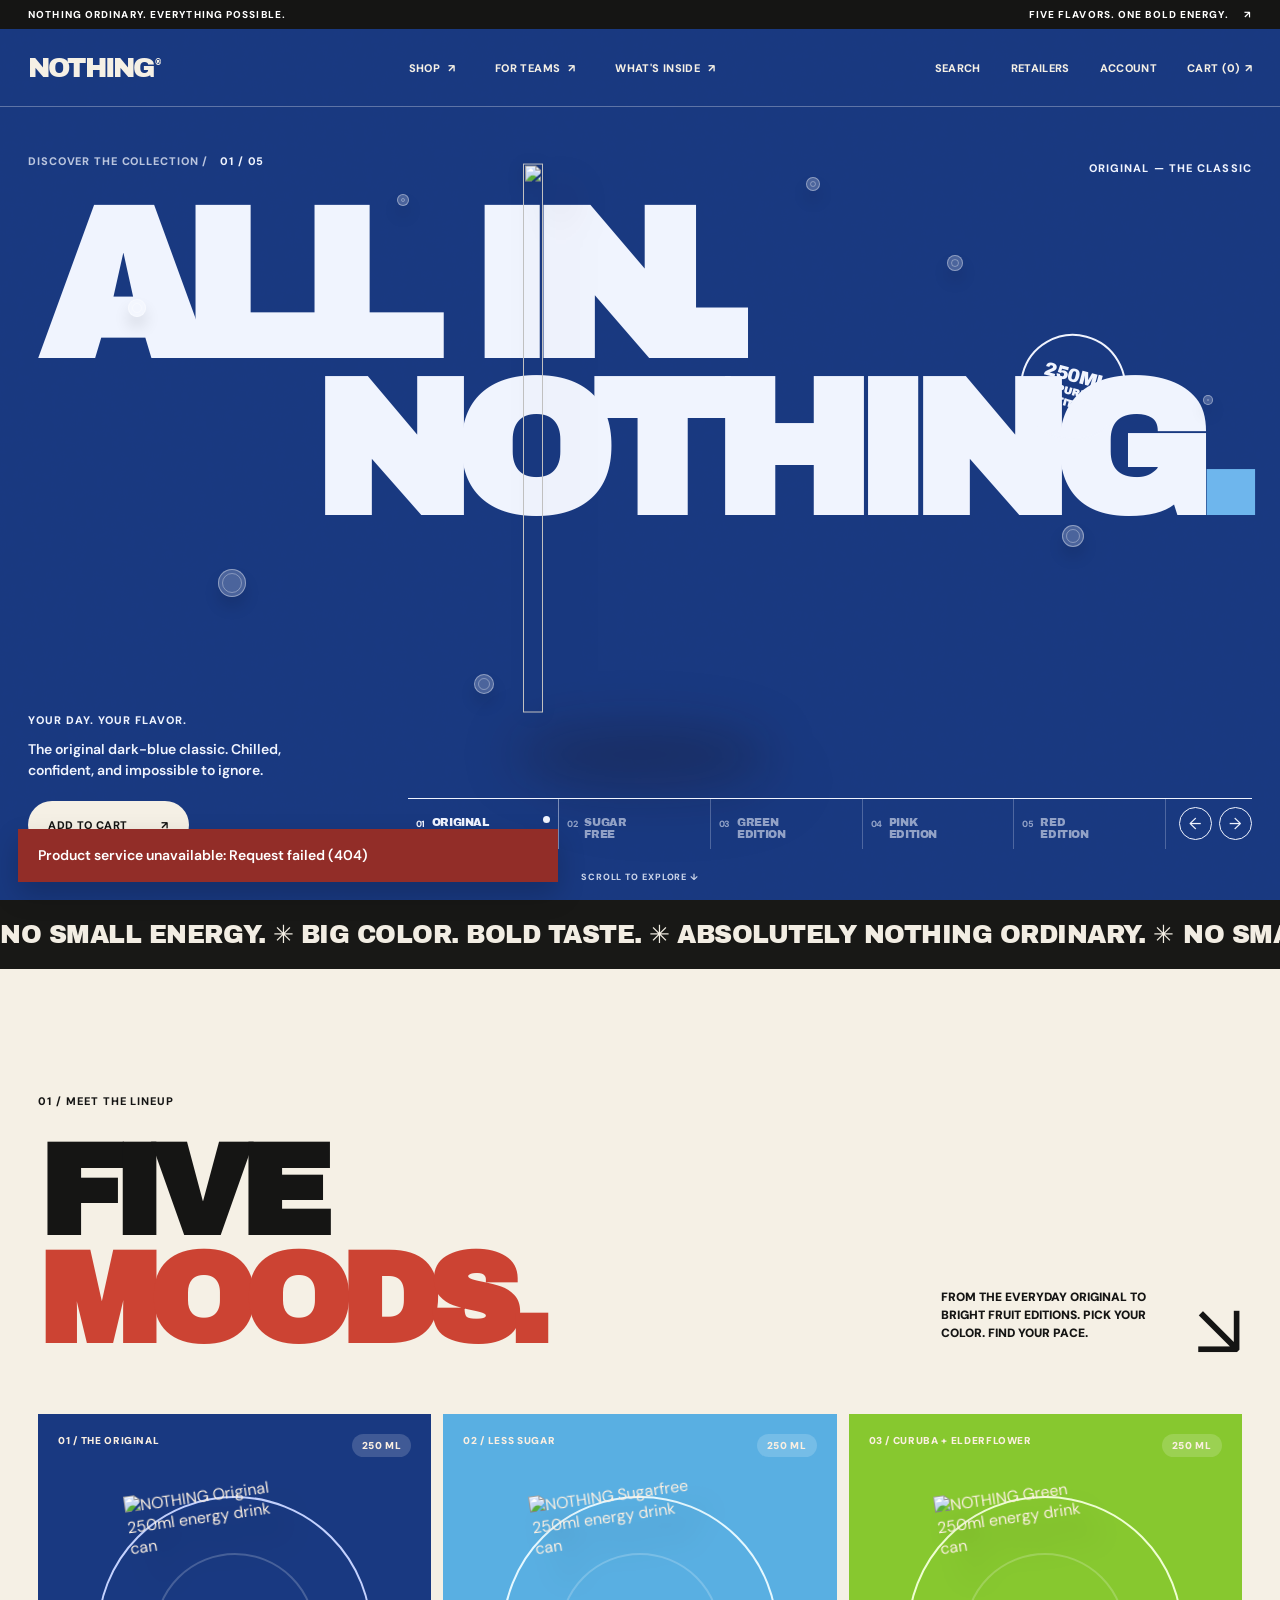
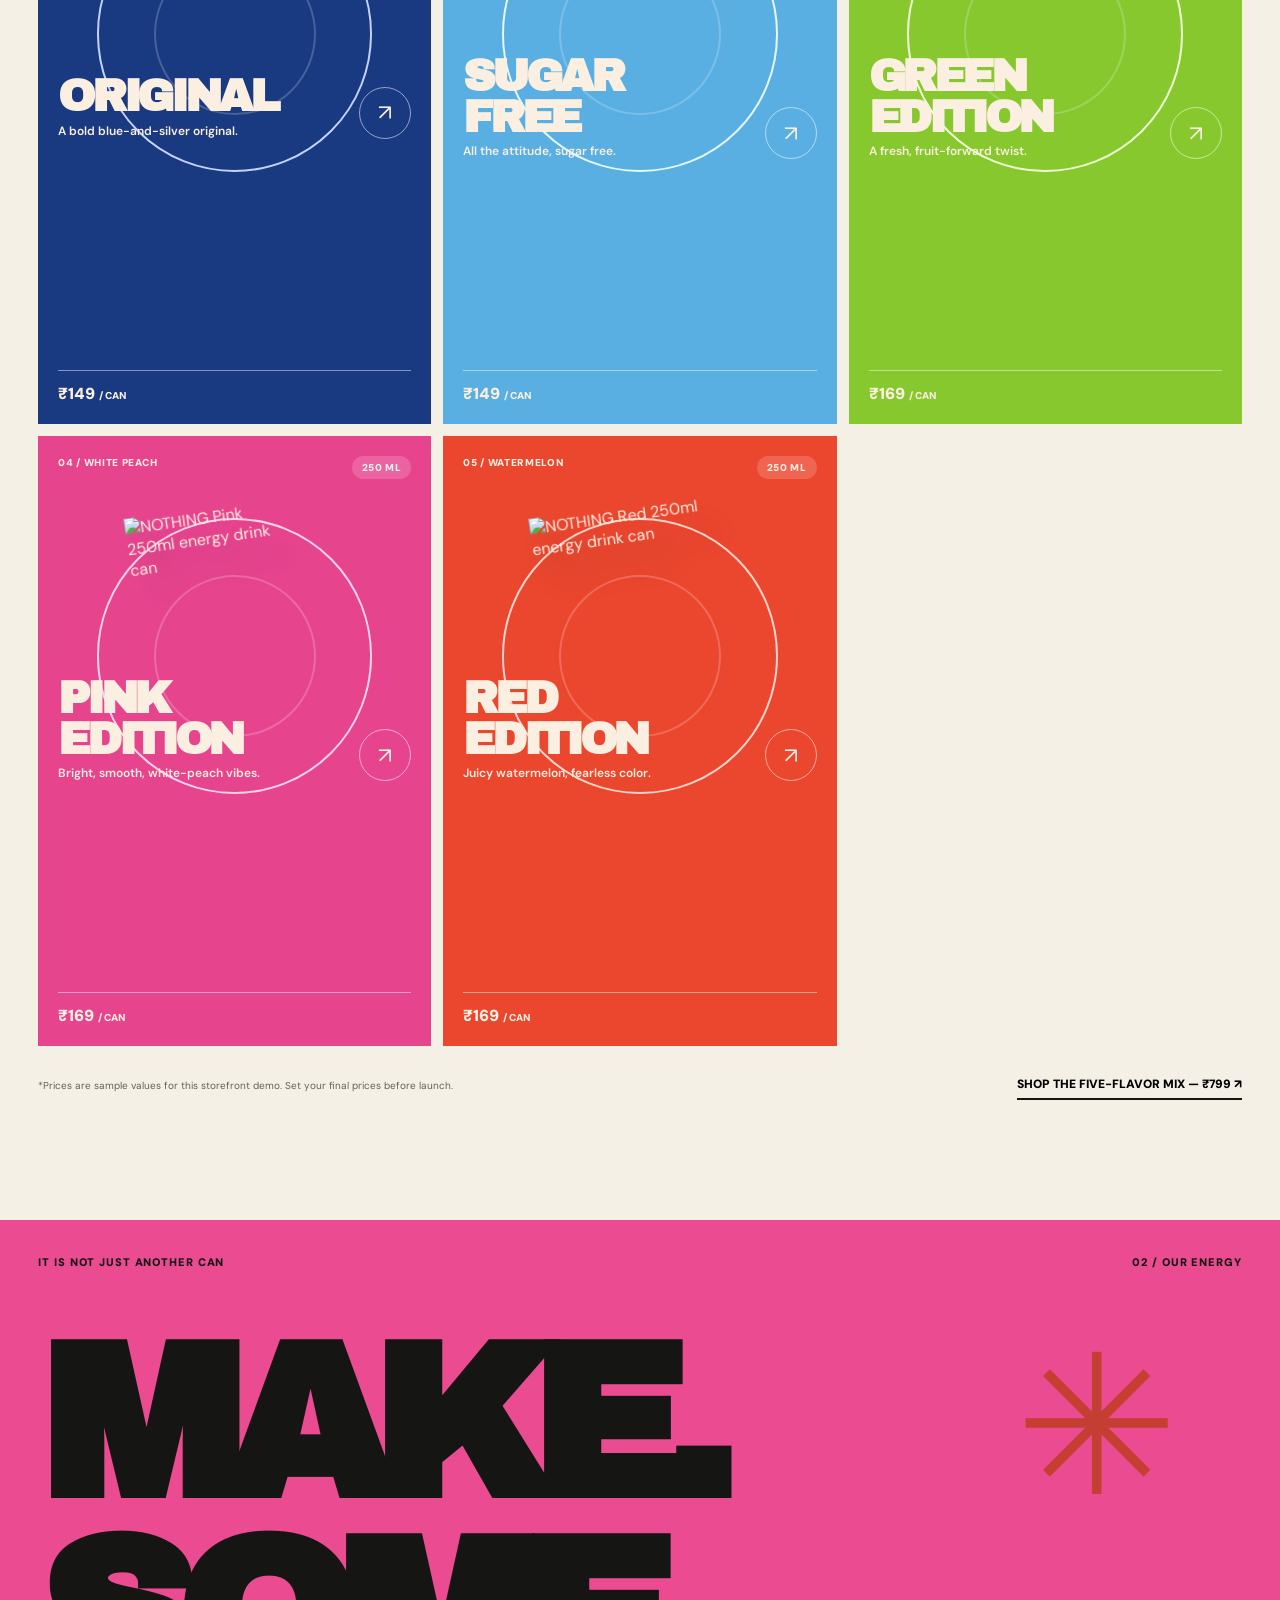
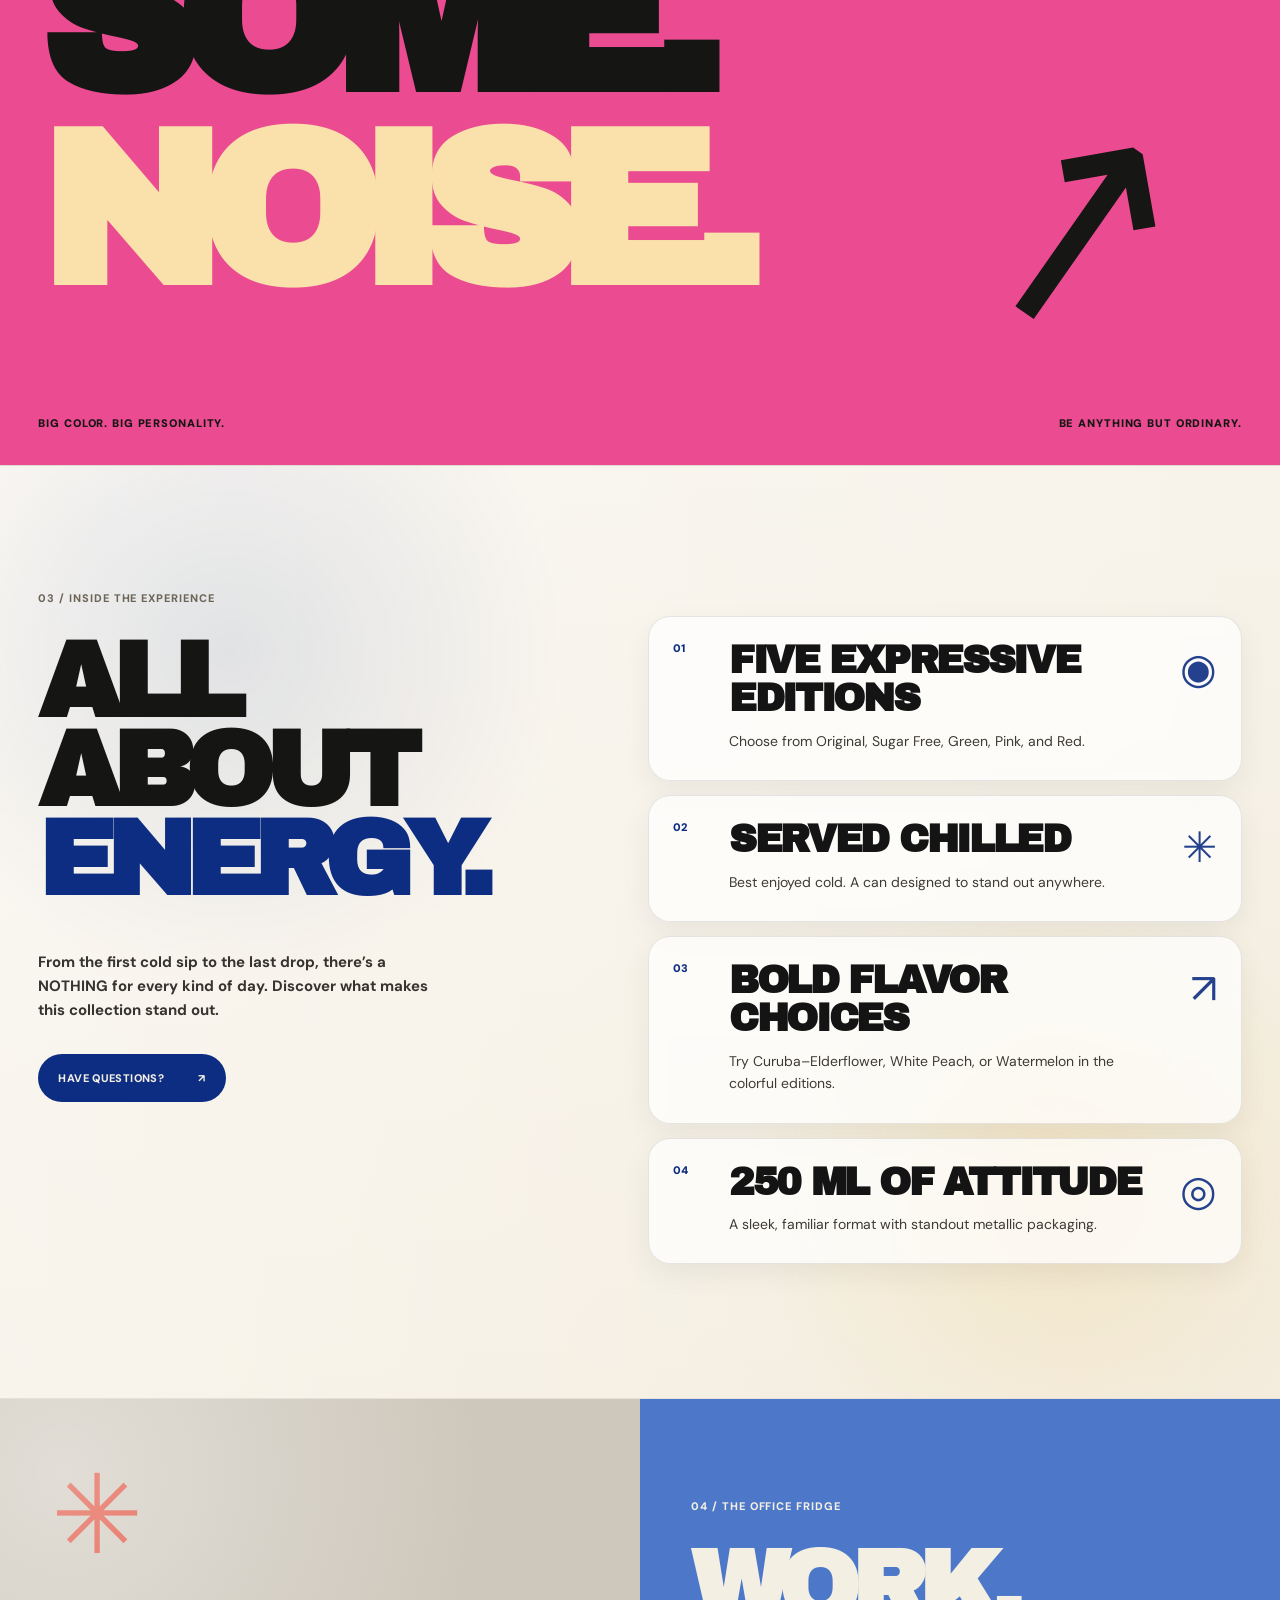
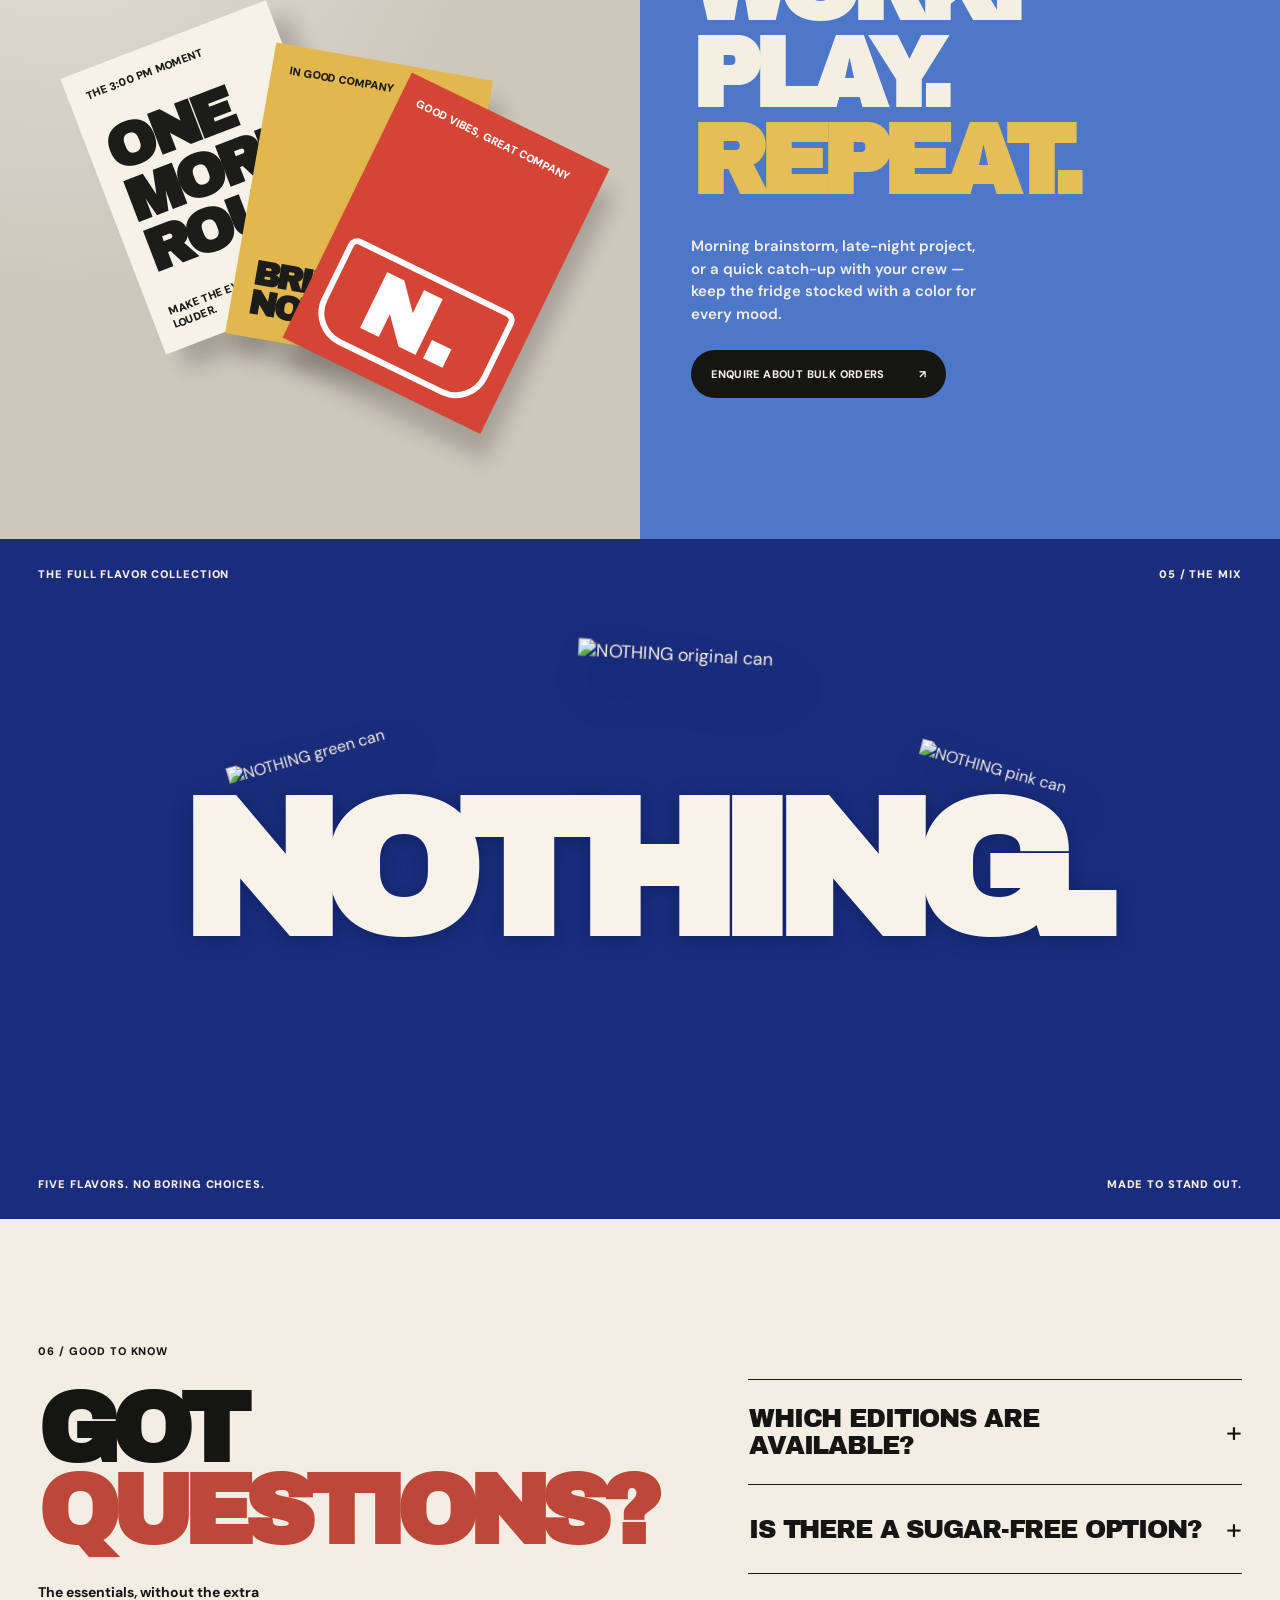
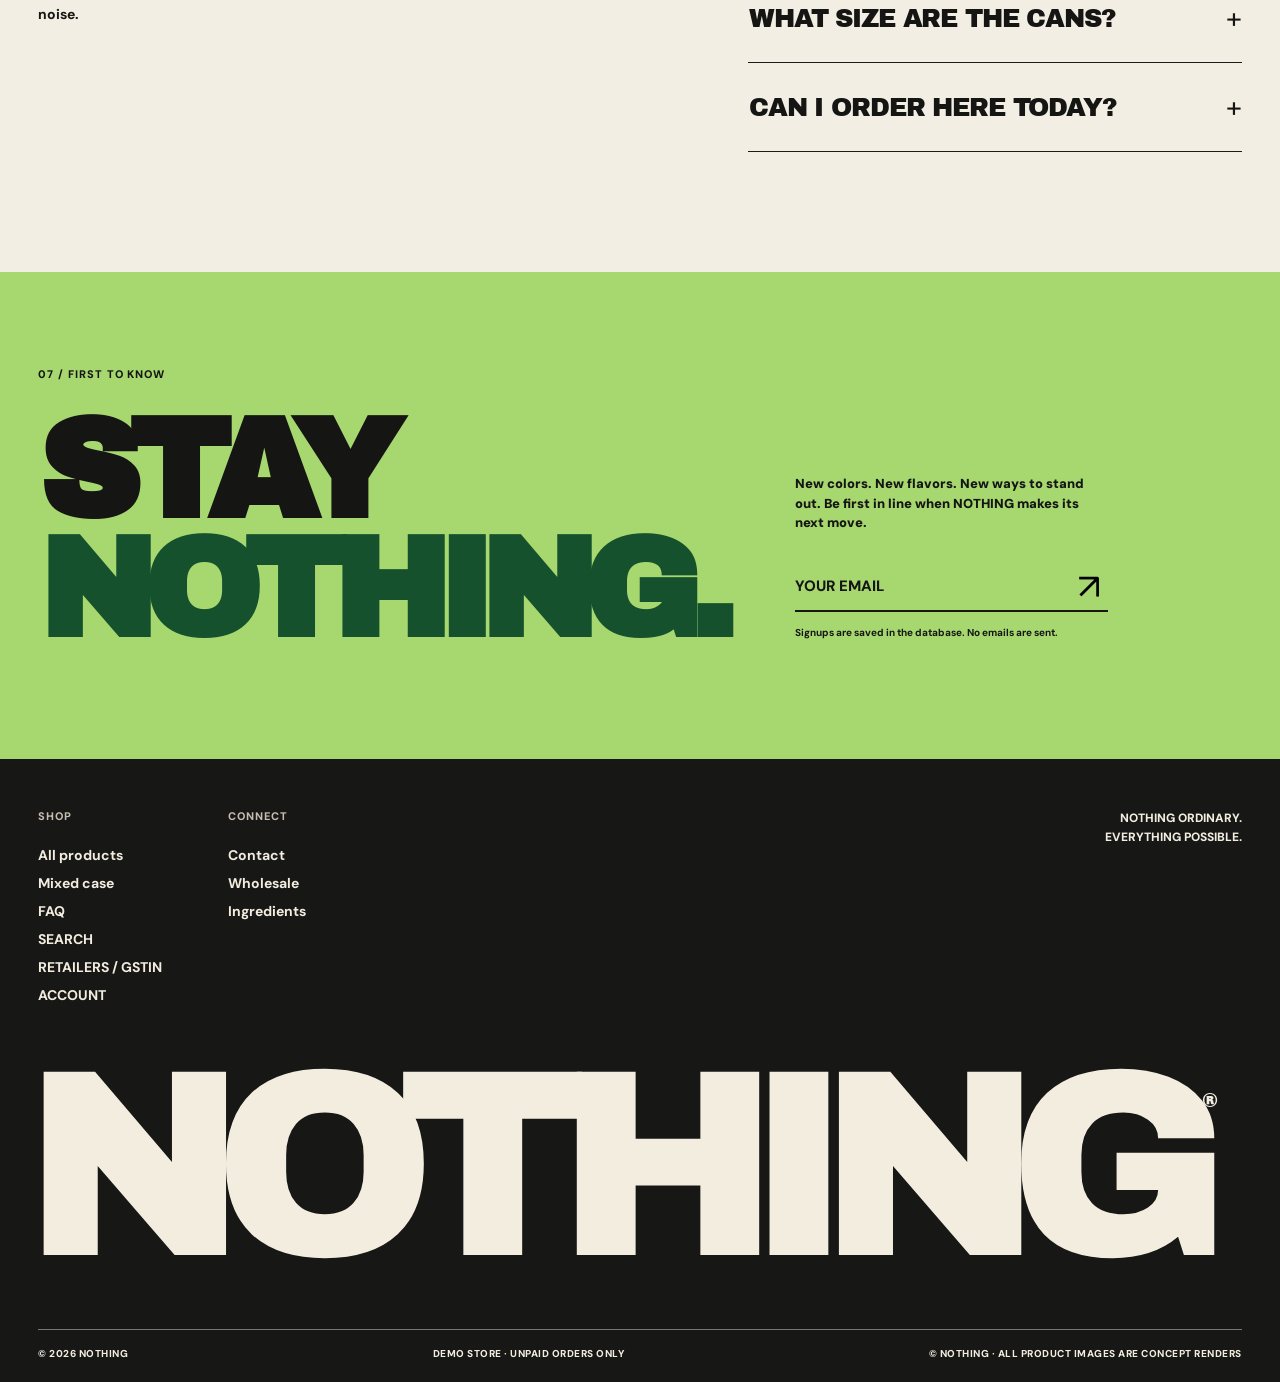
==== commit 26d33799: "feat: repair OpenSearch partial search and onboard GSTIN-approved retailers with server-side pricing" ====
--- a/web/index.html
+++ b/web/index.html
@@ -18,9 +18,9 @@
 <header class="site-header" id="siteHeader">
 <a aria-label="Nothing home" class="logo" href="#home">NOTHING<span>®</span></a>
 <nav aria-label="Main navigation" class="nav-links"><a href="#products">SHOP <span class="nav-mark">↗</span></a><a href="#teams">FOR TEAMS <span class="nav-mark">↗</span></a><a href="#ingredients">WHAT'S INSIDE <span class="nav-mark">↗</span></a></nav>
-<div class="header-actions"><button class="text-button account-btn" id="searchBtn" type="button">SEARCH</button><button class="text-button account-btn" id="accountBtn" type="button">ACCOUNT</button><button aria-label="Open cart" class="cart-button" id="cartButton">CART <span id="cartCount">(0)</span><span class="nav-mark">↗</span></button><button aria-controls="mobileMenu" aria-expanded="false" aria-label="Open menu" class="mobile-menu-toggle" id="mobileMenuButton"><span></span><span></span></button></div>
+<div class="header-actions"><button class="text-button account-btn" id="searchBtn" type="button">SEARCH</button><button class="text-button account-btn" id="retailerBtn" type="button">RETAILERS</button><button class="text-button account-btn" id="accountBtn" type="button">ACCOUNT</button><button aria-label="Open cart" class="cart-button" id="cartButton">CART <span id="cartCount">(0)</span><span class="nav-mark">↗</span></button><button aria-controls="mobileMenu" aria-expanded="false" aria-label="Open menu" class="mobile-menu-toggle" id="mobileMenuButton"><span></span><span></span></button></div>
 </header>
-<div class="mobile-menu" hidden="" id="mobileMenu"><a href="#products">Shop products</a><a href="#teams">For teams</a><a href="#ingredients">What's inside</a><a href="#faq">FAQ</a></div>
+<div class="mobile-menu" hidden="" id="mobileMenu"><a href="#products">Shop products</a><a href="#teams">For teams</a><a href="#ingredients">What's inside</a><a href="#faq">FAQ</a><button type="button" id="mobileSearch">SEARCH</button><button type="button" id="mobileRetailer">RETAILERS / GSTIN</button><button type="button" id="mobileAccount">ACCOUNT</button></div>
 <main>
 <section aria-label="Nothing energy product carousel" class="hero theme-original" id="home"><h1 class="sr-only">NOTHING energy drinks — five bold editions</h1>
 <div class="hero-noise"></div>
@@ -55,14 +55,15 @@
 <section class="faq-section section-padding" id="faq"><div class="faq-heading"><span class="eyebrow">06 / GOOD TO KNOW</span><h2 class="reveal">GOT<br/><em>QUESTIONS?</em></h2><p>The essentials, without the extra noise.</p></div><div class="faq-items"><details class="reveal"><summary>WHICH EDITIONS ARE AVAILABLE? <span>+</span></summary><p>The Nothing concept lineup includes Original, Sugar Free, Green Edition (Curuba–Elderflower), Pink Edition (White Peach), and Red Edition (Watermelon).</p></details><details class="reveal"><summary>IS THERE A SUGAR-FREE OPTION? <span>+</span></summary><p>Yes. Sugar Free has its own light-blue-and-silver design, separate from the Original edition.</p></details><details class="reveal"><summary>WHAT SIZE ARE THE CANS? <span>+</span></summary><p>Every can pictured in this concept is designed as a 250 ml slim aluminum can.</p></details><details class="reveal"><summary>CAN I ORDER HERE TODAY? <span>+</span></summary><p>Yes. Register or sign in and place an unpaid demo order. Stock is deducted in PostgreSQL. Payments, tax, and shipping are not yet supported.</p></details></div></section>
 <section class="newsletter-section"><div><span class="eyebrow">07 / FIRST TO KNOW</span><h2 class="reveal">STAY<br/><em>NOTHING.</em></h2></div><div class="newsletter-side"><p>New colors. New flavors. New ways to stand out. Be first in line when NOTHING makes its next move.</p><form class="email-form" id="newsletterForm"><label class="sr-only" for="emailInput">Email</label><input id="emailInput" placeholder="YOUR EMAIL" required="" type="email"/><button aria-label="Submit email" type="submit">↗</button></form><small class="form-note" id="newsletterFeedback">Signups are saved in the database. No emails are sent.</small></div></section>
 </main>
-<footer class="site-footer"><div class="footer-links"><div><span class="footer-label">SHOP</span><a href="#products">All products</a><a href="#products">Mixed case</a><a href="#faq">FAQ</a></div><div><span class="footer-label">CONNECT</span><button id="footerContact">Contact</button><a href="#teams">Wholesale</a><a href="#ingredients">Ingredients</a></div><div class="footer-slogan"><p>NOTHING ORDINARY.<br/>EVERYTHING POSSIBLE.</p></div></div><a class="footer-logo" href="#home">NOTHING<span>®</span></a><div class="footer-bottom"><span>© <span id="year"></span> NOTHING</span><span>DEMO STORE · UNPAID ORDERS ONLY</span><span>© NOTHING · ALL PRODUCT IMAGES ARE CONCEPT RENDERS</span></div></footer>
+<footer class="site-footer"><div class="footer-links"><div><span class="footer-label">SHOP</span><a href="#products">All products</a><a href="#products">Mixed case</a><a href="#faq">FAQ</a><button type="button" id="mobileSearch">SEARCH</button><button type="button" id="mobileRetailer">RETAILERS / GSTIN</button><button type="button" id="mobileAccount">ACCOUNT</button></div><div><span class="footer-label">CONNECT</span><button id="footerContact">Contact</button><a href="#teams">Wholesale</a><a href="#ingredients">Ingredients</a></div><div class="footer-slogan"><p>NOTHING ORDINARY.<br/>EVERYTHING POSSIBLE.</p></div></div><a class="footer-logo" href="#home">NOTHING<span>®</span></a><div class="footer-bottom"><span>© <span id="year"></span> NOTHING</span><span>DEMO STORE · UNPAID ORDERS ONLY</span><span>© NOTHING · ALL PRODUCT IMAGES ARE CONCEPT RENDERS</span></div></footer>
 <div class="drawer-overlay" hidden="" id="drawerOverlay"></div>
 <aside aria-hidden="true" class="cart-drawer" id="cartDrawer"><div class="drawer-head"><div><span class="eyebrow">YOUR CART</span><h2>YOUR<br/><span>ORDER.</span></h2></div><button aria-label="Close cart" class="drawer-close" id="closeCart">×</button></div><div class="cart-items" id="cartItems"></div><div class="cart-footer"><label class="city-select-label" for="deliveryCity">AVAILABLE IN CITY</label><select id="deliveryCity" class="city-select"><option>Bengaluru</option><option>Mumbai</option><option>Delhi</option></select><div class="subtotal-row"><span>SUBTOTAL</span><span id="subtotal">$0.00</span></div><p class="cart-note">YOUR CART ONLY. LIVE CHECKOUT AND INVENTORY ARE NOT CONNECTED.</p><button class="checkout-button" id="checkoutButton">CONTINUE TO CHECKOUT <span>↗</span></button></div></aside>
 <section id="storeStatus" role="status" aria-live="polite" class="store-status" hidden></section>
 <dialog id="accountDialog" class="account-dialog"><button type="button" class="dialog-close" id="accountClose" aria-label="Close account dialog">×</button><span class="eyebrow">YOUR NOTHING ACCOUNT</span><h2 id="accountTitle">WELCOME BACK.</h2><div id="accountGuest"><form id="accountForm"><label for="accountEmail">EMAIL</label><input type="email" id="accountEmail" autocomplete="email" required placeholder="you@example.com"><label for="accountPassword">PASSWORD (MINIMUM 12 CHARACTERS)</label><input type="password" id="accountPassword" autocomplete="current-password" required minlength="12"><button type="submit" id="accountSubmit" class="checkout-button">SIGN IN ↗</button></form><button class="underlined-link" id="accountMode" type="button">NEW HERE? CREATE AN ACCOUNT</button></div><div id="accountSigned" hidden><p id="signedEmail"></p><button class="checkout-button" id="myOrders" type="button">MY ORDERS ↗</button><button class="checkout-button" id="adminDashboard" type="button" hidden>ADMIN DASHBOARD ↗</button><button class="underlined-link" id="signOut" type="button">SIGN OUT</button></div><p id="accountFeedback" class="form-note" aria-live="polite"></p></dialog>
 <dialog id="searchDialog" class="account-dialog"><button type="button" class="dialog-close" id="searchClose" aria-label="Close search">×</button><span class="eyebrow">FIND YOUR ENERGY</span><h2>SEARCH THE LINEUP.</h2><form id="searchForm"><label for="searchQuery">KEYWORDS</label><input id="searchQuery" placeholder="ORIGINAL, WATERMELON, SUGARFREE"><label for="searchCity">AVAILABLE IN</label><select id="searchCity"><option>Bengaluru</option><option>Mumbai</option><option>Delhi</option></select><label for="minPrice">MINIMUM PRICE (₹)</label><input id="minPrice" type="number" min="0" step="1" placeholder="0"><label for="maxPrice">MAXIMUM PRICE (₹)</label><input id="maxPrice" type="number" min="0" step="1" placeholder="1000"><button class="checkout-button" type="submit">SEARCH OPENSEARCH ↗</button></form><div id="searchResults" aria-live="polite"></div></dialog>
+<dialog id="retailerDialog" class="account-dialog retailer-dialog"><button type="button" class="dialog-close" id="retailerClose" aria-label="Close retailer registration">×</button><span class="eyebrow">BUSINESS AND WHOLESALE</span><h2>NOTHING<br/>RETAILERS.</h2><p>Apply with your business GSTIN. Your account receives discounted retailer prices <strong>only after staff verification and approval</strong>.</p><p class="retailer-status" id="retailerStatus" aria-live="polite">Sign in to apply.</p><form id="retailerForm" hidden><label for="retailerBusiness">REGISTERED BUSINESS NAME</label><input id="retailerBusiness" name="business_name" required maxlength="160" minlength="3" placeholder="Registered trading name" autocomplete="organization"><label for="retailerGstin">GSTIN (15 CHARACTERS)</label><input id="retailerGstin" name="gstin" required minlength="15" maxlength="15" pattern="[0-9]{2}[A-Za-z]{5}[0-9]{4}[A-Za-z][1-9A-Za-z][Zz][A-Za-z0-9]" placeholder="29ABCDE1234F1Z..." style="text-transform:uppercase" autocapitalize="characters"><p class="form-note">GSTIN format/checksum is checked automatically. Staff must separately verify the taxpayer's status and business details on the official GST portal. Discount is never applied while pending.</p><button id="retailerApply" class="checkout-button" type="submit">REQUEST BUSINESS ACCESS ↗</button></form><button id="retailerOpenAccount" class="checkout-button" type="button">SIGN IN / CREATE ACCOUNT ↗</button><p id="retailerFeedback" class="form-note" aria-live="polite"></p></dialog>
 <dialog id="ordersDialog" class="account-dialog"><button type="button" class="dialog-close" id="ordersClose" aria-label="Close orders">×</button><span class="eyebrow">YOUR ACCOUNT</span><h2>ORDER HISTORY.</h2><div id="orderHistory" aria-live="polite"></div></dialog>
-<dialog id="adminDialog" class="account-dialog admin-dialog"><button type="button" class="dialog-close" id="adminClose" aria-label="Close admin dashboard">×</button><span class="eyebrow">AUTHORIZED STAFF ONLY</span><h2>STORE CONTROL.</h2><p id="adminSummary"></p><h3>CUSTOMERS</h3><div id="adminUsers"></div><h3>RECENT ORDERS</h3><div id="adminOrders"></div><h3>UPDATE INVENTORY</h3><form id="adminStockForm"><label for="adminStockSku">PRODUCT</label><select id="adminStockSku"><option value="ENERGY-ORIGINAL">Original</option><option value="ENERGY-SUGARFREE">Sugar Free</option><option value="ENERGY-GREEN">Green Edition</option><option value="ENERGY-PINK">Pink Edition</option><option value="ENERGY-RED">Red Edition</option><option value="ENERGY-MIX">Five-Flavor Mix</option></select><label for="adminStockCity">CITY</label><select id="adminStockCity"><option>Bengaluru</option><option>Mumbai</option><option>Delhi</option></select><label for="adminStockQty">AVAILABLE UNITS</label><input id="adminStockQty" type="number" min="0" max="1000000" required value="20"><button class="checkout-button">SET STOCK ↗</button></form><p class="form-note" id="adminFeedback" aria-live="polite"></p></dialog>
+<dialog id="adminDialog" class="account-dialog admin-dialog"><button type="button" class="dialog-close" id="adminClose" aria-label="Close admin dashboard">×</button><span class="eyebrow">AUTHORIZED STAFF ONLY</span><h2>STORE CONTROL.</h2><p id="adminSummary"></p><h3>CUSTOMERS</h3><div id="adminUsers"></div><h3>RECENT ORDERS</h3><div id="adminOrders"></div><h3>RETAILER APPLICATIONS</h3><p class="form-note">Check business details on the GST portal before approving. GSTIN format checks alone are not verification.</p><div id="adminRetailers"></div><h3>UPDATE INVENTORY</h3><form id="adminStockForm"><label for="adminStockSku">PRODUCT</label><select id="adminStockSku"><option value="ENERGY-ORIGINAL">Original</option><option value="ENERGY-SUGARFREE">Sugar Free</option><option value="ENERGY-GREEN">Green Edition</option><option value="ENERGY-PINK">Pink Edition</option><option value="ENERGY-RED">Red Edition</option><option value="ENERGY-MIX">Five-Flavor Mix</option></select><label for="adminStockCity">CITY</label><select id="adminStockCity"><option>Bengaluru</option><option>Mumbai</option><option>Delhi</option></select><label for="adminStockQty">AVAILABLE UNITS</label><input id="adminStockQty" type="number" min="0" max="1000000" required value="20"><button class="checkout-button">SET STOCK ↗</button></form><p class="form-note" id="adminFeedback" aria-live="polite"></p></dialog>
 <dialog class="info-dialog" id="infoDialog"><button aria-label="Close dialog" class="dialog-close" id="dialogClose">×</button><span class="eyebrow">NOTHING</span><h2 id="dialogTitle">TITLE</h2><p id="dialogText"></p></dialog>
 </body>
 </html>
--- a/web/styles.css
+++ b/web/styles.css
@@ -170,5 +170,5 @@
 
 .store-status{position:fixed;bottom:18px;left:18px;right:18px;max-width:540px;background:#151515;color:#fff;padding:16px 20px;z-index:99999;font:600 14px/1.5 'DM Sans',sans-serif;box-shadow:0 12px 28px #0003}.store-status.error{background:#922d28}
 .account-dialog{background:#f5f0e6;border:0;max-width:min(92vw,530px);width:530px;max-height:85vh;overflow-y:auto;padding:42px 36px;color:#191919;box-shadow:0 12px 80px #0005}.account-dialog::backdrop{background:#0009}.account-dialog h2{font:900 clamp(26px,5vw,43px)/1 'Archivo Black',sans-serif;margin:14px 0 25px}.account-dialog form{display:grid;gap:11px}.account-dialog label,.city-select-label{font:700 12px 'DM Sans',sans-serif;letter-spacing:.08em}.account-dialog input,.account-dialog select,.city-select{border:1px solid #191919;background:white;color:#191919;font:500 16px 'DM Sans',sans-serif;padding:13px;width:100%;border-radius:0}.account-dialog .checkout-button{margin:16px 0}.account-dialog .underlined-link{margin:15px 0;display:block}.account-dialog p{margin:14px 0}.account-dialog [hidden]{display:none!important}.account-dialog .dialog-close{position:absolute;top:18px;right:18px;background:transparent;border:0;font-size:30px;cursor:pointer}.account-dialog .search-result,.account-dialog .history-entry{padding:15px 0;border-bottom:1px solid #bbb}.account-dialog .search-result button{float:right;background:#181818;color:white;border:0;padding:10px;cursor:pointer}.city-select{margin:9px 0 18px}.cart-note{line-height:1.4}.account-dialog button:disabled,.round-add:disabled{opacity:.4;cursor:not-allowed}
-.admin-dialog{max-width:min(96vw,720px);width:720px}.admin-dialog h3{font:700 15px/1.4 DM Sans,sans-serif;border-bottom:1px solid #bbb;padding-bottom:8px;margin-top:25px}.admin-dialog #adminUsers{max-height:130px;overflow:auto}.admin-dialog #adminOrders{max-height:220px;overflow:auto}.admin-dialog #adminOrders button{font-size:11px;background:#172f75;color:#fff;border:0;padding:10px;cursor:pointer}.header-actions #searchBtn{display:inline-flex}.cart-drawer .city-select{width:100%}.store-status[hidden]{display:none!important}
+.admin-dialog{max-width:min(96vw,720px);width:720px}.admin-dialog h3{font:700 15px/1.4 DM Sans,sans-serif;border-bottom:1px solid #bbb;padding-bottom:8px;margin-top:25px}.admin-dialog #adminUsers{max-height:130px;overflow:auto}.admin-dialog #adminOrders{max-height:220px;overflow:auto}.admin-dialog #adminOrders button{font-size:11px;background:#172f75;color:#fff;border:0;padding:10px;cursor:pointer}.header-actions #searchBtn{display:inline-flex}.retailer-dialog .retailer-status{font-weight:800;border-left:4px solid #131313;padding:10px 14px;background:#eee7d8}.retailer-dialog .form-note{line-height:1.5}.admin-dialog #adminRetailers .history-entry{padding:12px 0;border-bottom:1px solid #c5bfb3}.admin-dialog #adminRetailers button{font-size:11px;background:#172f75;color:white;border:0;padding:10px 12px;margin:5px 5px 5px 0}.mobile-menu button{display:block;font-family:var(--heading);font-size:24px;padding:12px;border:0;border-bottom:1px solid #ddd;background:none;text-align:left;width:100%}.cart-drawer .city-select{width:100%}.store-status[hidden]{display:none!important}
 @media(max-width:500px){.header-actions #searchBtn{font-size:10px}.admin-dialog,.account-dialog{padding:36px 22px}}
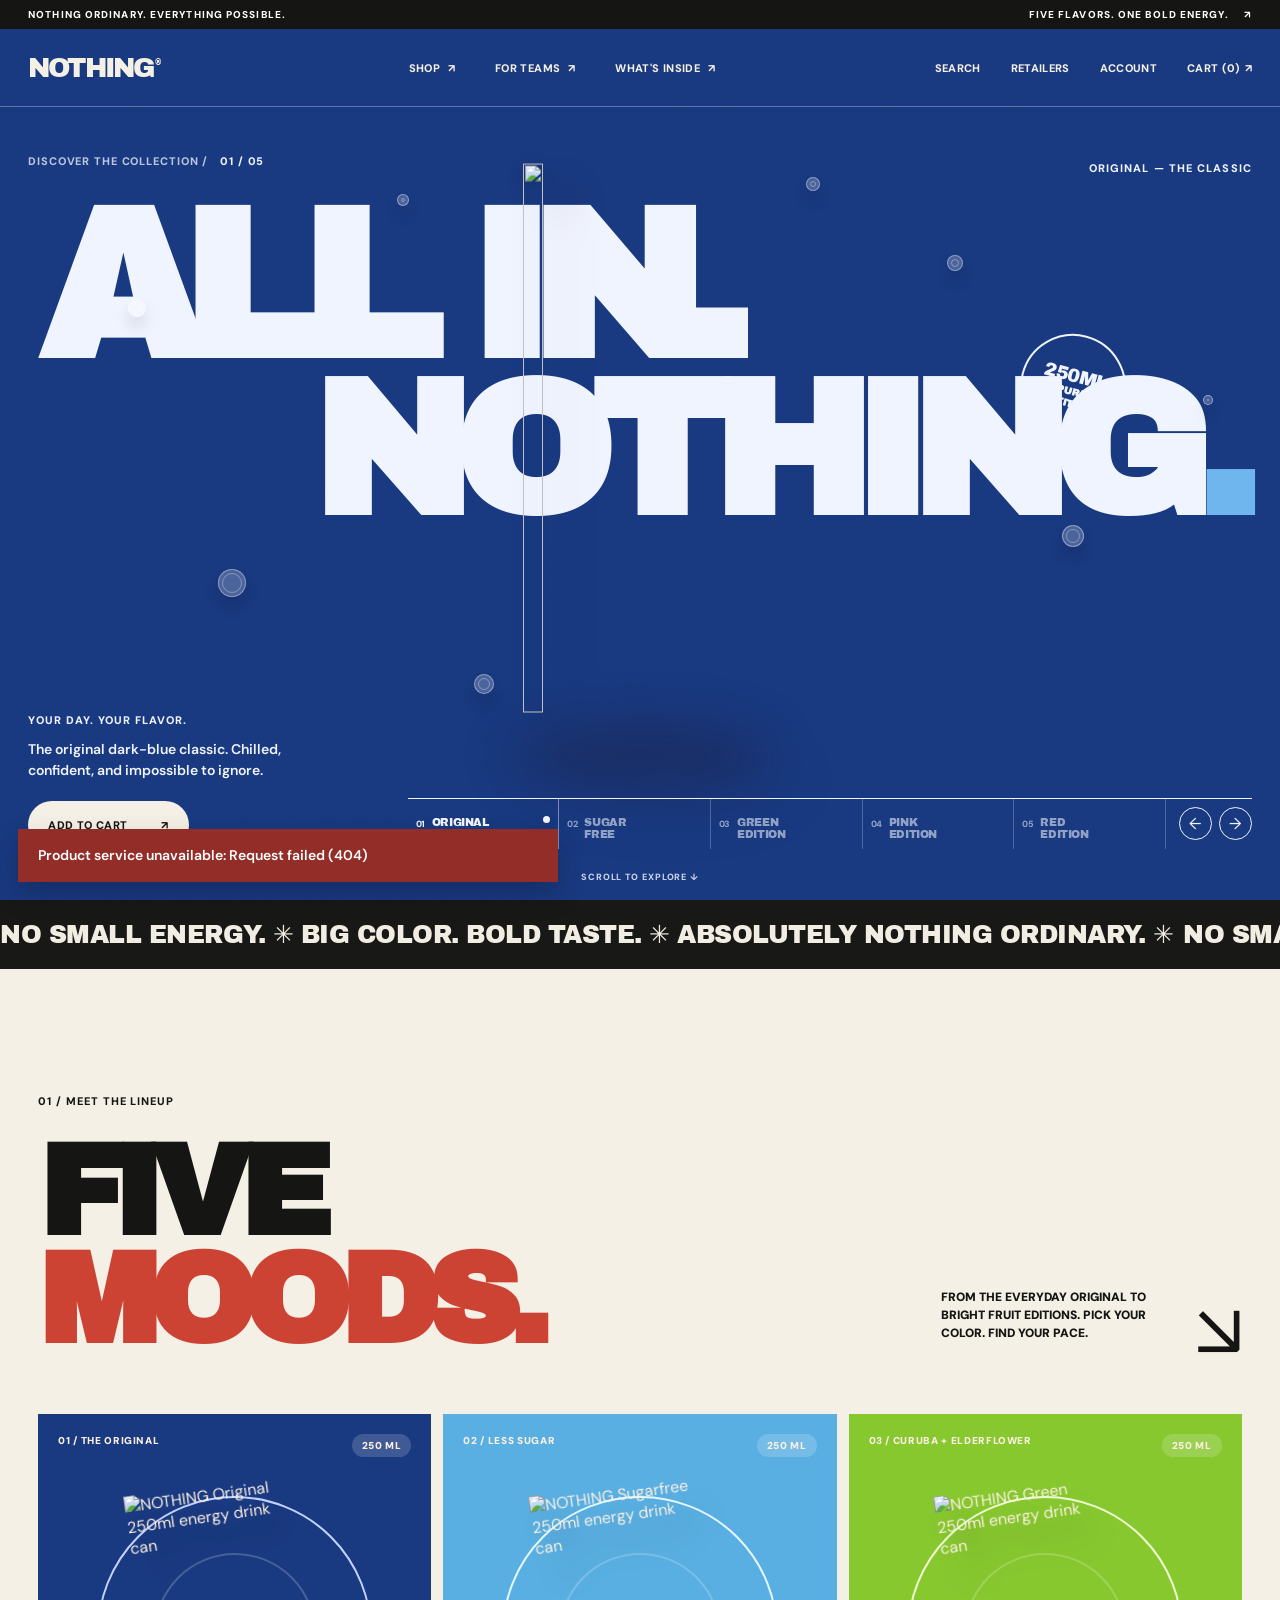
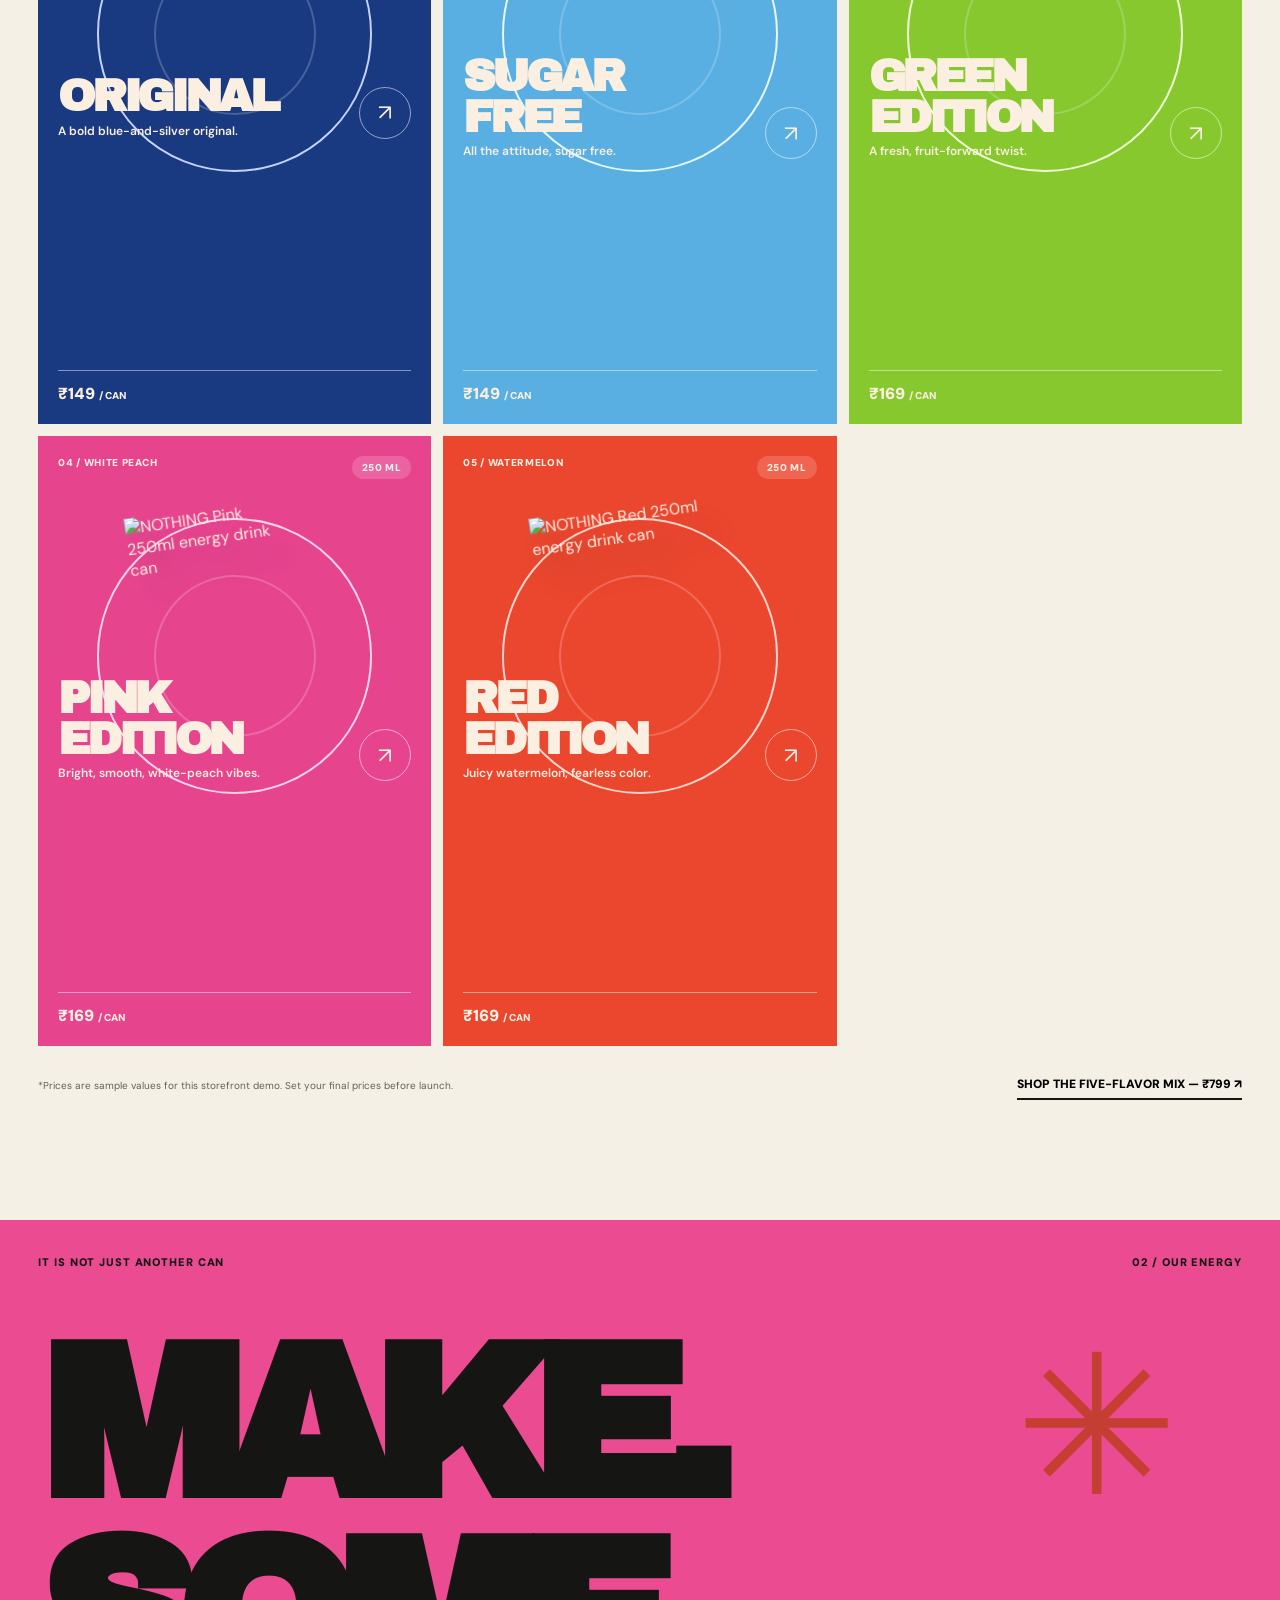
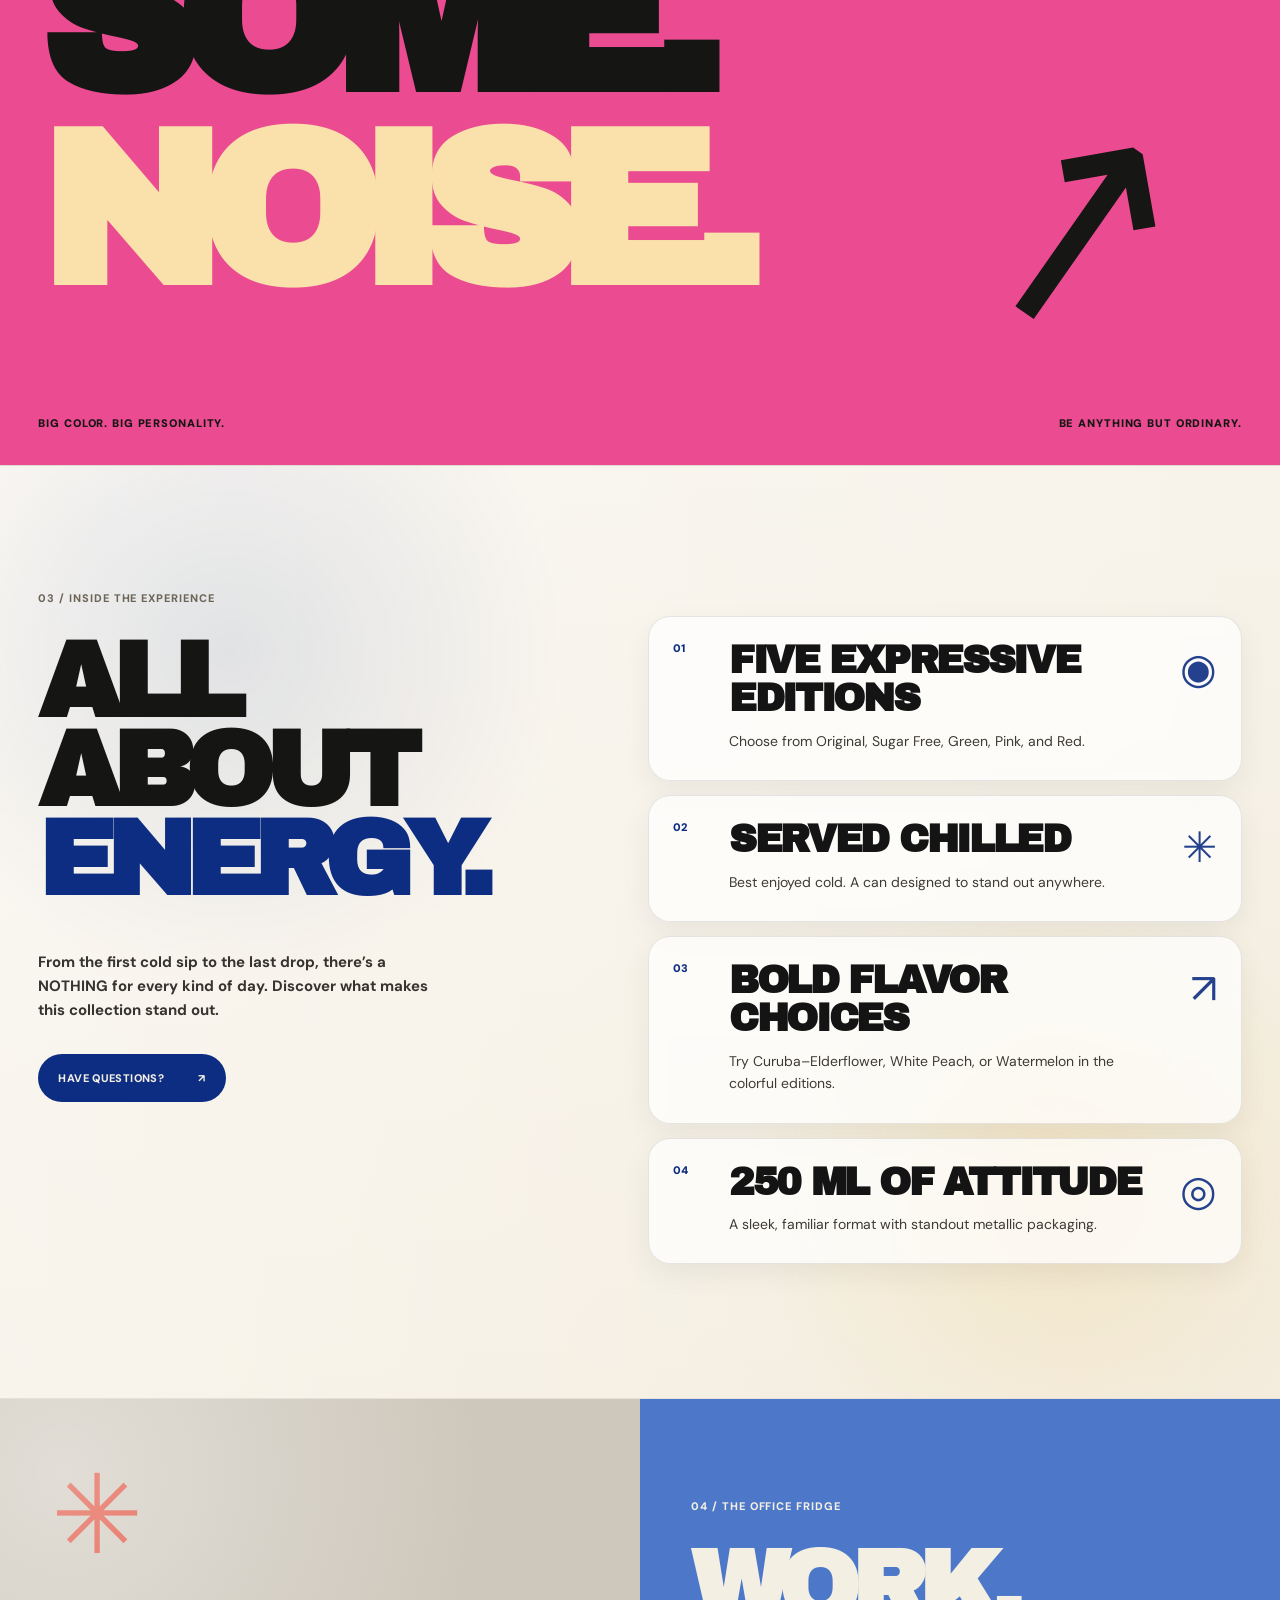
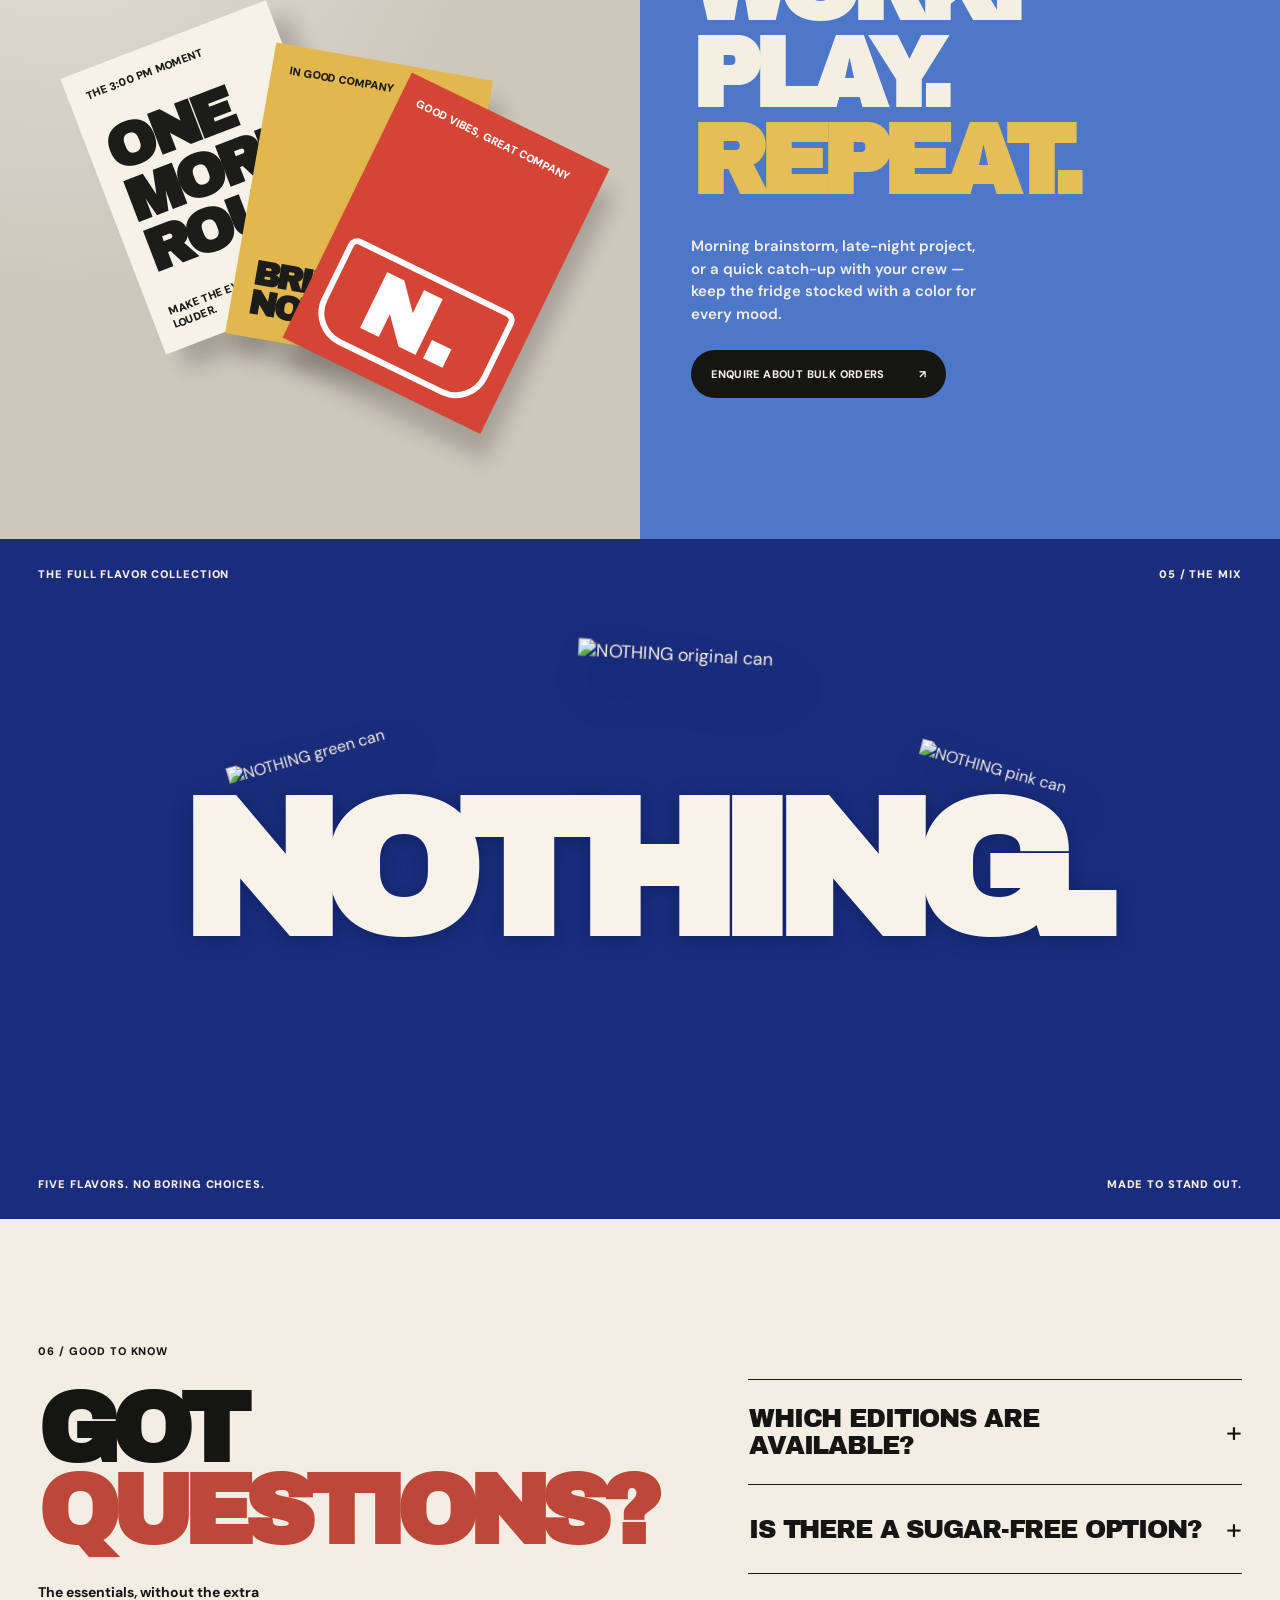
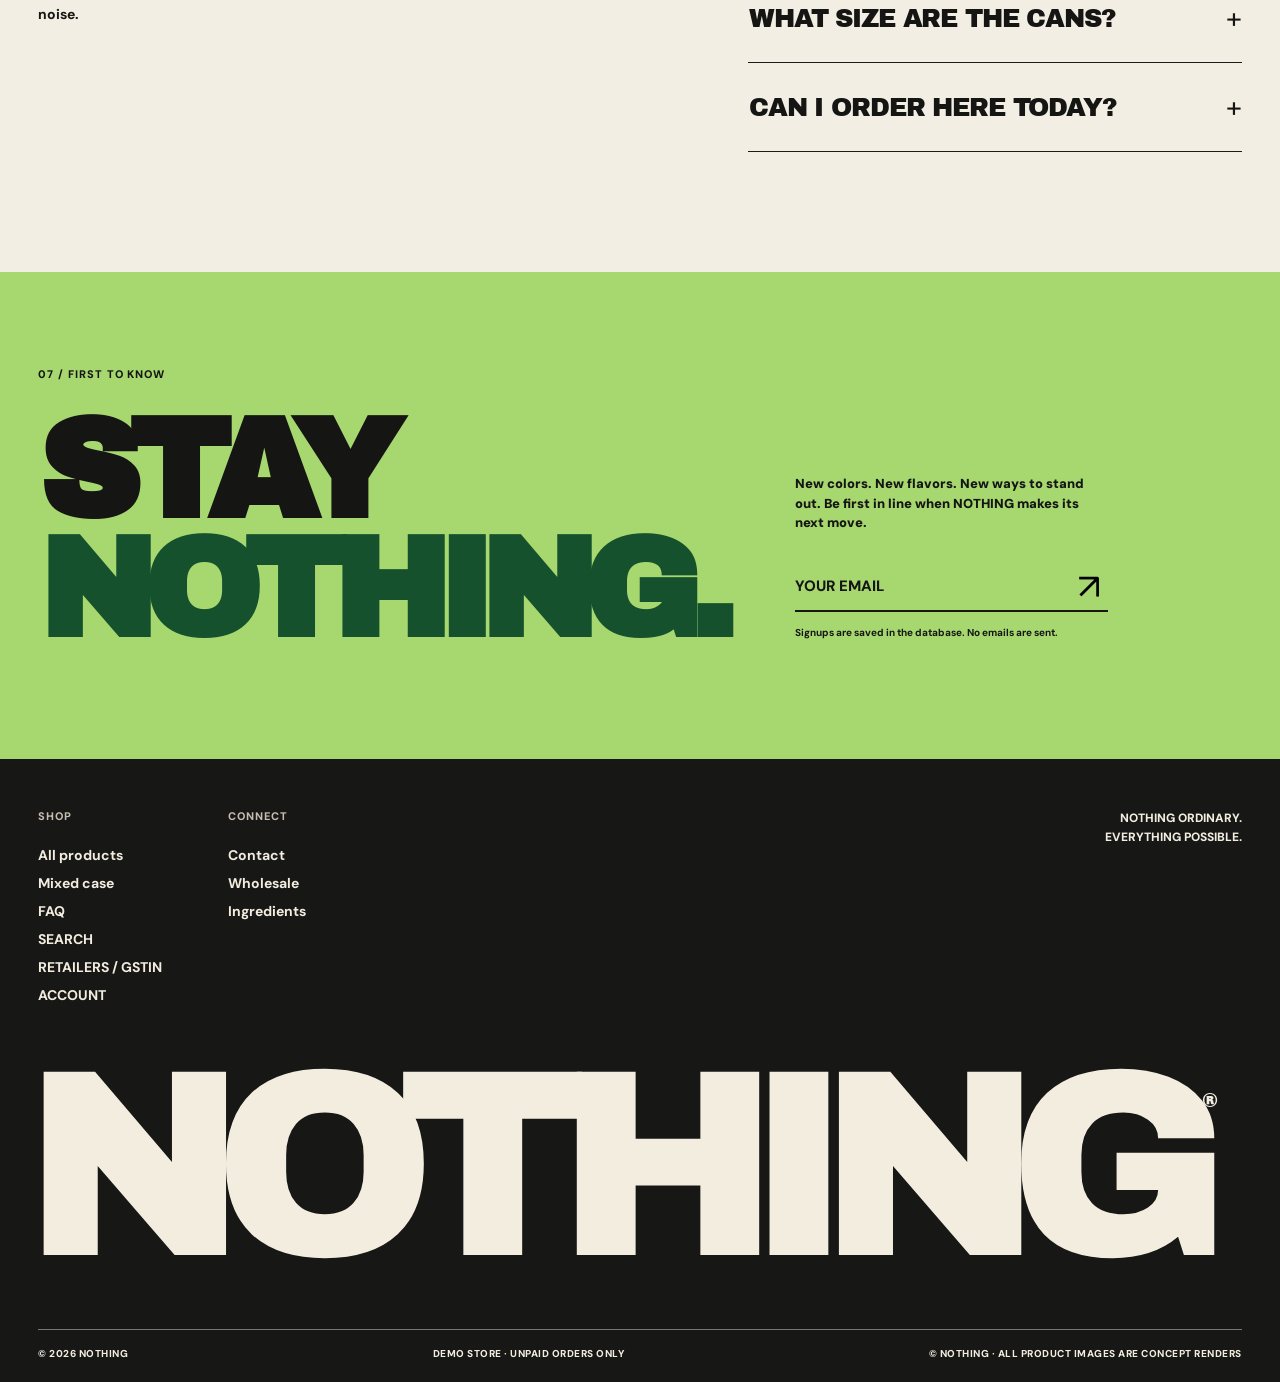
==== commit 1cabb9a0: "feat(payments): add Stripe hosted Checkout, signed webhooks, inventory reservations and recovery" ====
--- a/web/index.html
+++ b/web/index.html
@@ -57,7 +57,7 @@
 </main>
 <footer class="site-footer"><div class="footer-links"><div><span class="footer-label">SHOP</span><a href="#products">All products</a><a href="#products">Mixed case</a><a href="#faq">FAQ</a><button type="button" id="mobileSearch">SEARCH</button><button type="button" id="mobileRetailer">RETAILERS / GSTIN</button><button type="button" id="mobileAccount">ACCOUNT</button></div><div><span class="footer-label">CONNECT</span><button id="footerContact">Contact</button><a href="#teams">Wholesale</a><a href="#ingredients">Ingredients</a></div><div class="footer-slogan"><p>NOTHING ORDINARY.<br/>EVERYTHING POSSIBLE.</p></div></div><a class="footer-logo" href="#home">NOTHING<span>®</span></a><div class="footer-bottom"><span>© <span id="year"></span> NOTHING</span><span>DEMO STORE · UNPAID ORDERS ONLY</span><span>© NOTHING · ALL PRODUCT IMAGES ARE CONCEPT RENDERS</span></div></footer>
 <div class="drawer-overlay" hidden="" id="drawerOverlay"></div>
-<aside aria-hidden="true" class="cart-drawer" id="cartDrawer"><div class="drawer-head"><div><span class="eyebrow">YOUR CART</span><h2>YOUR<br/><span>ORDER.</span></h2></div><button aria-label="Close cart" class="drawer-close" id="closeCart">×</button></div><div class="cart-items" id="cartItems"></div><div class="cart-footer"><label class="city-select-label" for="deliveryCity">AVAILABLE IN CITY</label><select id="deliveryCity" class="city-select"><option>Bengaluru</option><option>Mumbai</option><option>Delhi</option></select><div class="subtotal-row"><span>SUBTOTAL</span><span id="subtotal">$0.00</span></div><p class="cart-note">YOUR CART ONLY. LIVE CHECKOUT AND INVENTORY ARE NOT CONNECTED.</p><button class="checkout-button" id="checkoutButton">CONTINUE TO CHECKOUT <span>↗</span></button></div></aside>
+<aside aria-hidden="true" class="cart-drawer" id="cartDrawer"><div class="drawer-head"><div><span class="eyebrow">YOUR CART</span><h2>YOUR<br/><span>ORDER.</span></h2></div><button aria-label="Close cart" class="drawer-close" id="closeCart">×</button></div><div class="cart-items" id="cartItems"></div><div class="cart-footer"><label class="city-select-label" for="deliveryCity">AVAILABLE IN CITY</label><select id="deliveryCity" class="city-select"><option>Bengaluru</option><option>Mumbai</option><option>Delhi</option></select><div class="subtotal-row"><span>SUBTOTAL</span><span id="subtotal">$0.00</span></div><p class="cart-note">PAYMENTS ARE HANDLED ON STRIPE'S SECURE CHECKOUT. UNPAID CASH-ON-DELIVERY/DEMO ORDERS ARE SEPARATE. PRICES AND STOCK ARE VERIFIED BY THE BACKEND.</p><button class="checkout-button" id="payWithStripe" type="button" disabled>PAY WITH STRIPE ↗</button><button class="checkout-button" id="checkoutButton" type="button">PLACE UNPAID / COD ORDER ↗</button><p id="stripeHelp" class="form-note" aria-live="polite">Stripe payment is disabled until configured by the store owner.</p></div></aside>
 <section id="storeStatus" role="status" aria-live="polite" class="store-status" hidden></section>
 <dialog id="accountDialog" class="account-dialog"><button type="button" class="dialog-close" id="accountClose" aria-label="Close account dialog">×</button><span class="eyebrow">YOUR NOTHING ACCOUNT</span><h2 id="accountTitle">WELCOME BACK.</h2><div id="accountGuest"><form id="accountForm"><label for="accountEmail">EMAIL</label><input type="email" id="accountEmail" autocomplete="email" required placeholder="you@example.com"><label for="accountPassword">PASSWORD (MINIMUM 12 CHARACTERS)</label><input type="password" id="accountPassword" autocomplete="current-password" required minlength="12"><button type="submit" id="accountSubmit" class="checkout-button">SIGN IN ↗</button></form><button class="underlined-link" id="accountMode" type="button">NEW HERE? CREATE AN ACCOUNT</button></div><div id="accountSigned" hidden><p id="signedEmail"></p><button class="checkout-button" id="myOrders" type="button">MY ORDERS ↗</button><button class="checkout-button" id="adminDashboard" type="button" hidden>ADMIN DASHBOARD ↗</button><button class="underlined-link" id="signOut" type="button">SIGN OUT</button></div><p id="accountFeedback" class="form-note" aria-live="polite"></p></dialog>
 <dialog id="searchDialog" class="account-dialog"><button type="button" class="dialog-close" id="searchClose" aria-label="Close search">×</button><span class="eyebrow">FIND YOUR ENERGY</span><h2>SEARCH THE LINEUP.</h2><form id="searchForm"><label for="searchQuery">KEYWORDS</label><input id="searchQuery" placeholder="ORIGINAL, WATERMELON, SUGARFREE"><label for="searchCity">AVAILABLE IN</label><select id="searchCity"><option>Bengaluru</option><option>Mumbai</option><option>Delhi</option></select><label for="minPrice">MINIMUM PRICE (₹)</label><input id="minPrice" type="number" min="0" step="1" placeholder="0"><label for="maxPrice">MAXIMUM PRICE (₹)</label><input id="maxPrice" type="number" min="0" step="1" placeholder="1000"><button class="checkout-button" type="submit">SEARCH OPENSEARCH ↗</button></form><div id="searchResults" aria-live="polite"></div></dialog>
--- a/web/styles.css
+++ b/web/styles.css
@@ -172,3 +172,7 @@
 .account-dialog{background:#f5f0e6;border:0;max-width:min(92vw,530px);width:530px;max-height:85vh;overflow-y:auto;padding:42px 36px;color:#191919;box-shadow:0 12px 80px #0005}.account-dialog::backdrop{background:#0009}.account-dialog h2{font:900 clamp(26px,5vw,43px)/1 'Archivo Black',sans-serif;margin:14px 0 25px}.account-dialog form{display:grid;gap:11px}.account-dialog label,.city-select-label{font:700 12px 'DM Sans',sans-serif;letter-spacing:.08em}.account-dialog input,.account-dialog select,.city-select{border:1px solid #191919;background:white;color:#191919;font:500 16px 'DM Sans',sans-serif;padding:13px;width:100%;border-radius:0}.account-dialog .checkout-button{margin:16px 0}.account-dialog .underlined-link{margin:15px 0;display:block}.account-dialog p{margin:14px 0}.account-dialog [hidden]{display:none!important}.account-dialog .dialog-close{position:absolute;top:18px;right:18px;background:transparent;border:0;font-size:30px;cursor:pointer}.account-dialog .search-result,.account-dialog .history-entry{padding:15px 0;border-bottom:1px solid #bbb}.account-dialog .search-result button{float:right;background:#181818;color:white;border:0;padding:10px;cursor:pointer}.city-select{margin:9px 0 18px}.cart-note{line-height:1.4}.account-dialog button:disabled,.round-add:disabled{opacity:.4;cursor:not-allowed}
 .admin-dialog{max-width:min(96vw,720px);width:720px}.admin-dialog h3{font:700 15px/1.4 DM Sans,sans-serif;border-bottom:1px solid #bbb;padding-bottom:8px;margin-top:25px}.admin-dialog #adminUsers{max-height:130px;overflow:auto}.admin-dialog #adminOrders{max-height:220px;overflow:auto}.admin-dialog #adminOrders button{font-size:11px;background:#172f75;color:#fff;border:0;padding:10px;cursor:pointer}.header-actions #searchBtn{display:inline-flex}.retailer-dialog .retailer-status{font-weight:800;border-left:4px solid #131313;padding:10px 14px;background:#eee7d8}.retailer-dialog .form-note{line-height:1.5}.admin-dialog #adminRetailers .history-entry{padding:12px 0;border-bottom:1px solid #c5bfb3}.admin-dialog #adminRetailers button{font-size:11px;background:#172f75;color:white;border:0;padding:10px 12px;margin:5px 5px 5px 0}.mobile-menu button{display:block;font-family:var(--heading);font-size:24px;padding:12px;border:0;border-bottom:1px solid #ddd;background:none;text-align:left;width:100%}.cart-drawer .city-select{width:100%}.store-status[hidden]{display:none!important}
 @media(max-width:500px){.header-actions #searchBtn{font-size:10px}.admin-dialog,.account-dialog{padding:36px 22px}}
+
+#payWithStripe { margin-bottom: .7rem; background: #3658ed; color: #fff; }
+#payWithStripe:disabled { opacity: .5; cursor: not-allowed; }
+#stripeHelp { margin-top: .65rem; }
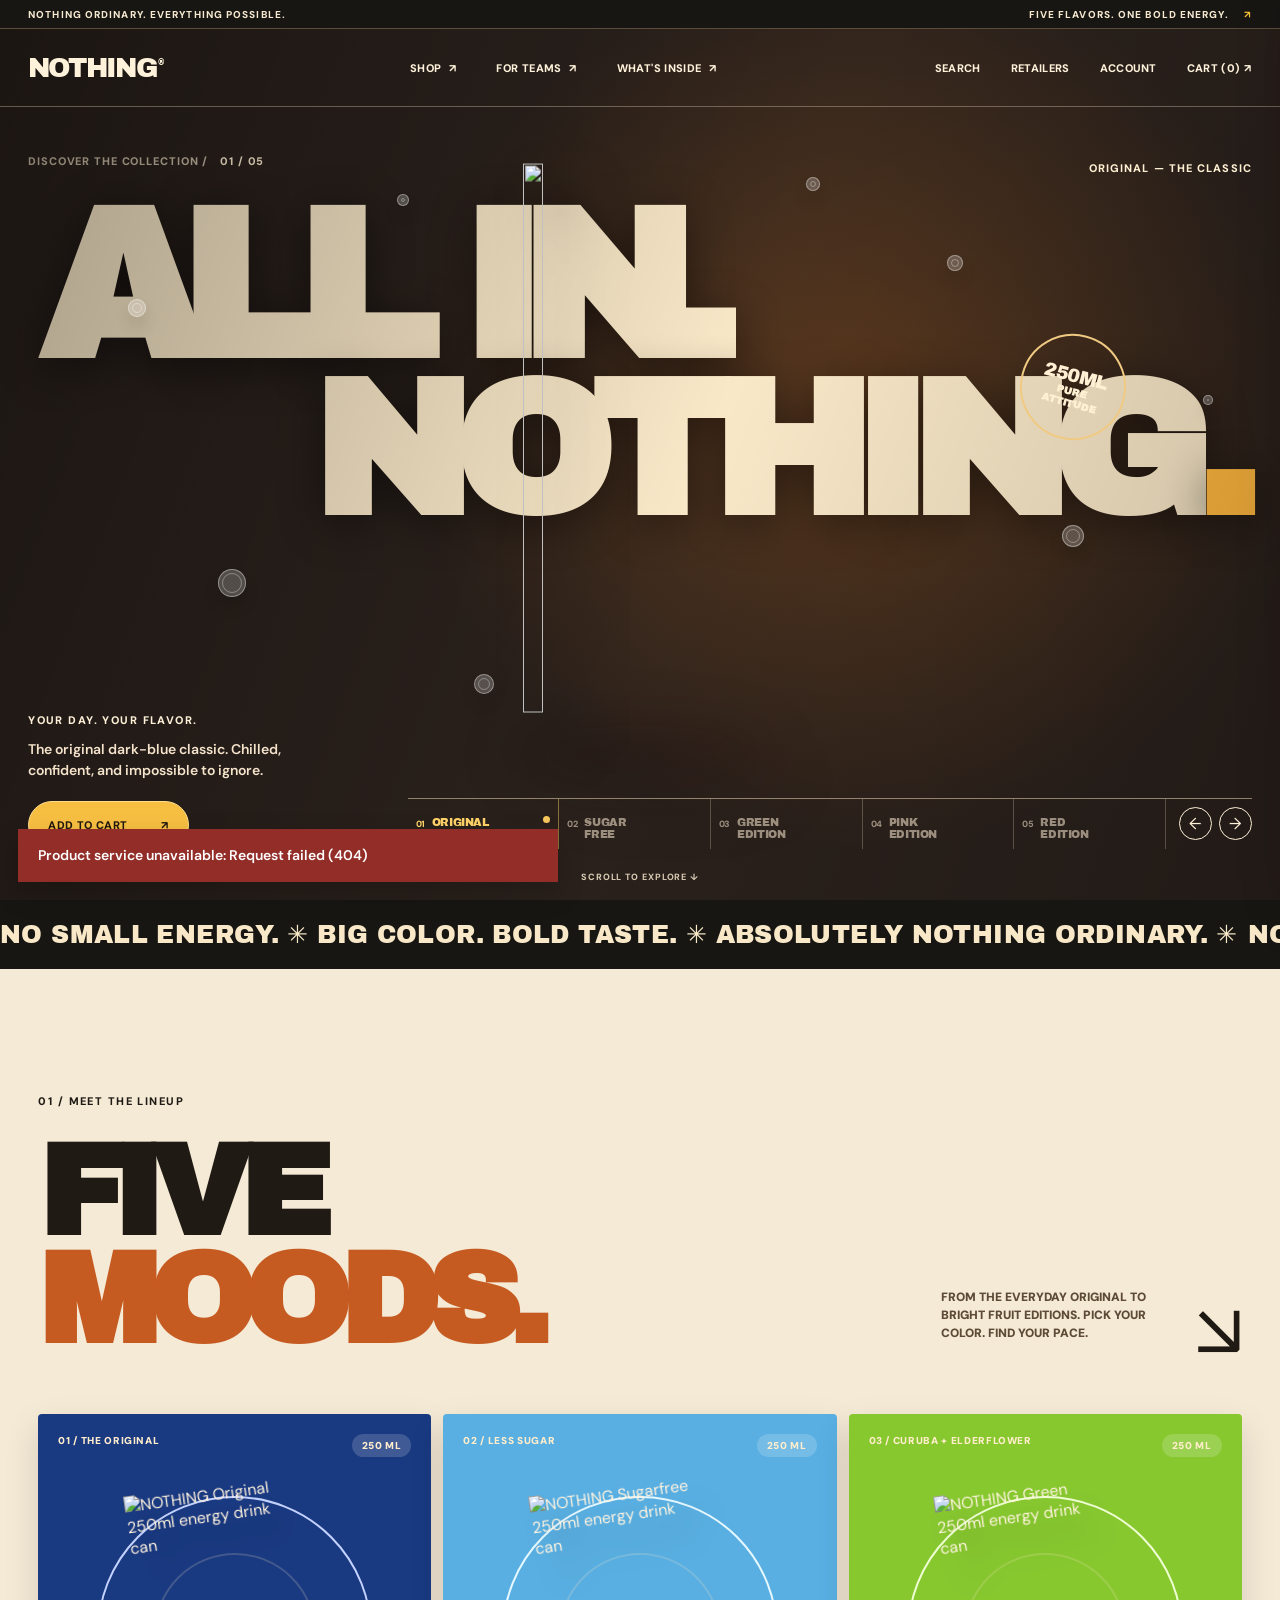
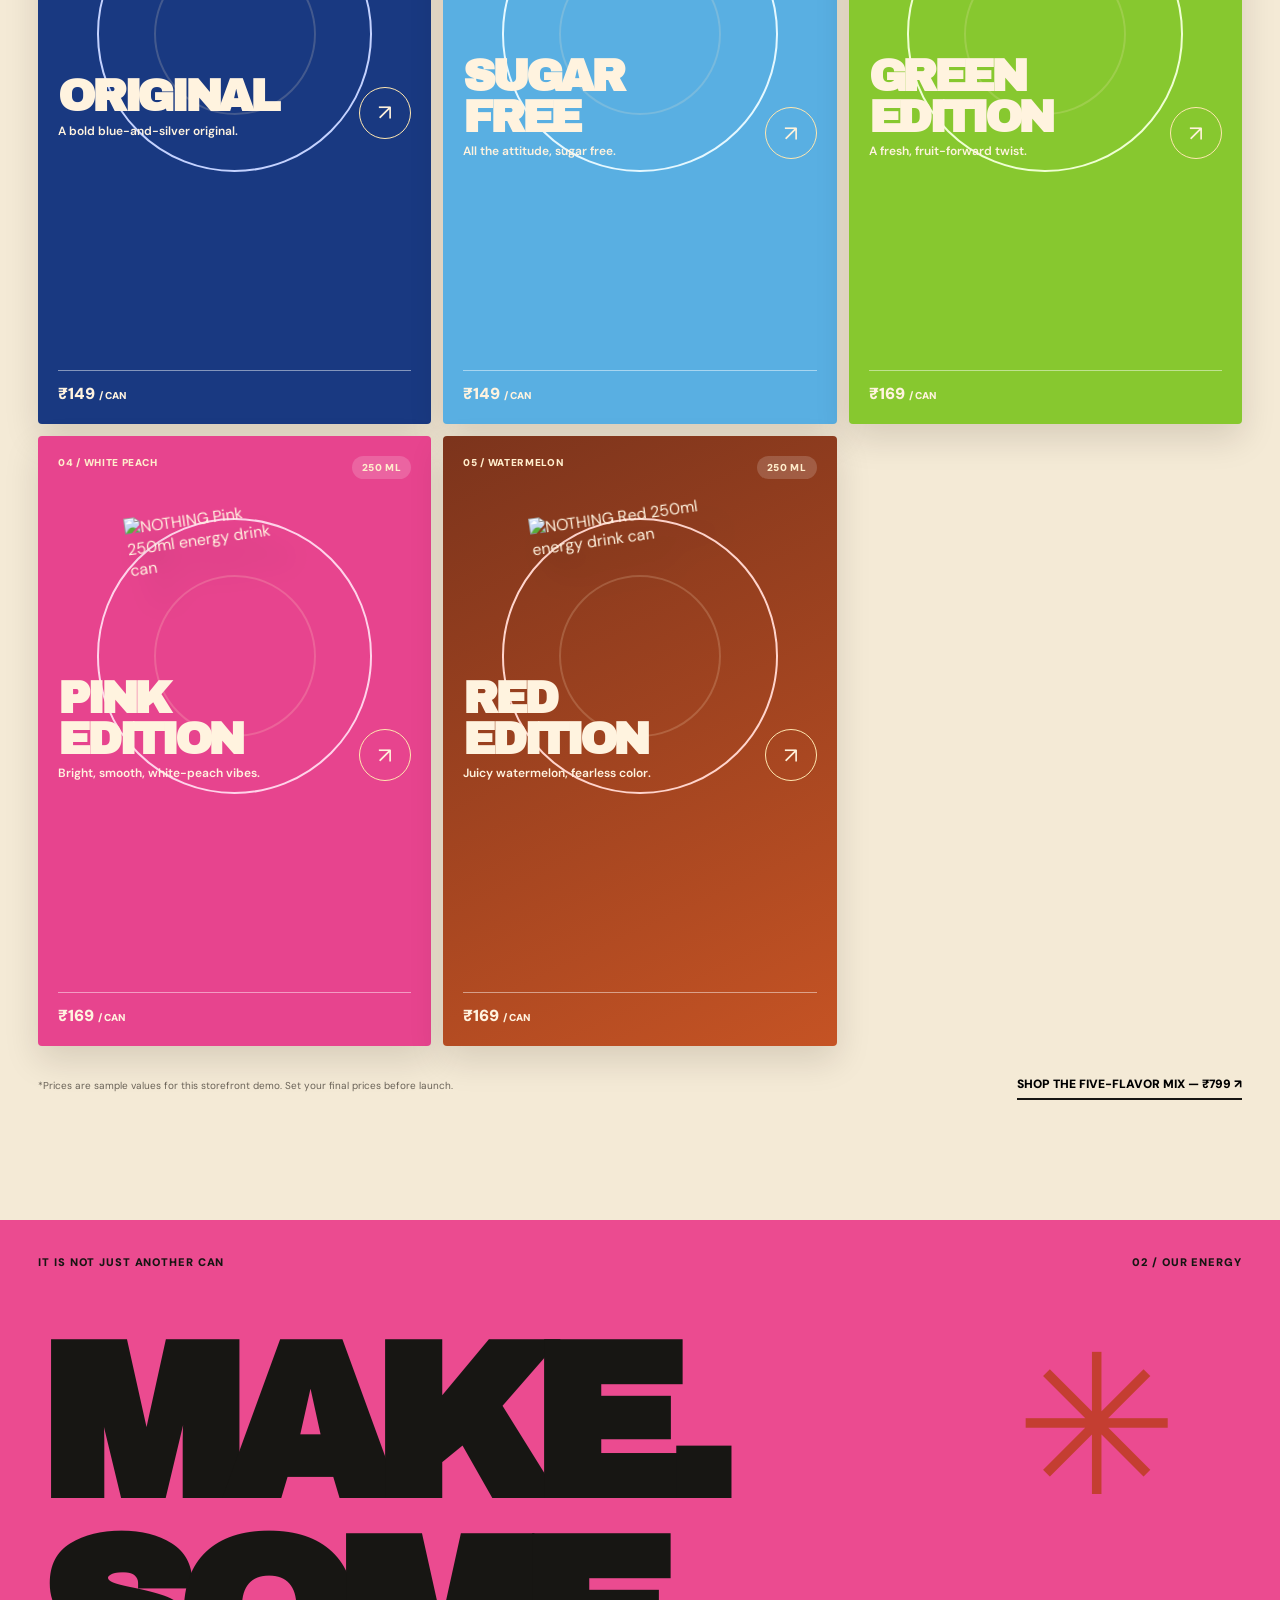
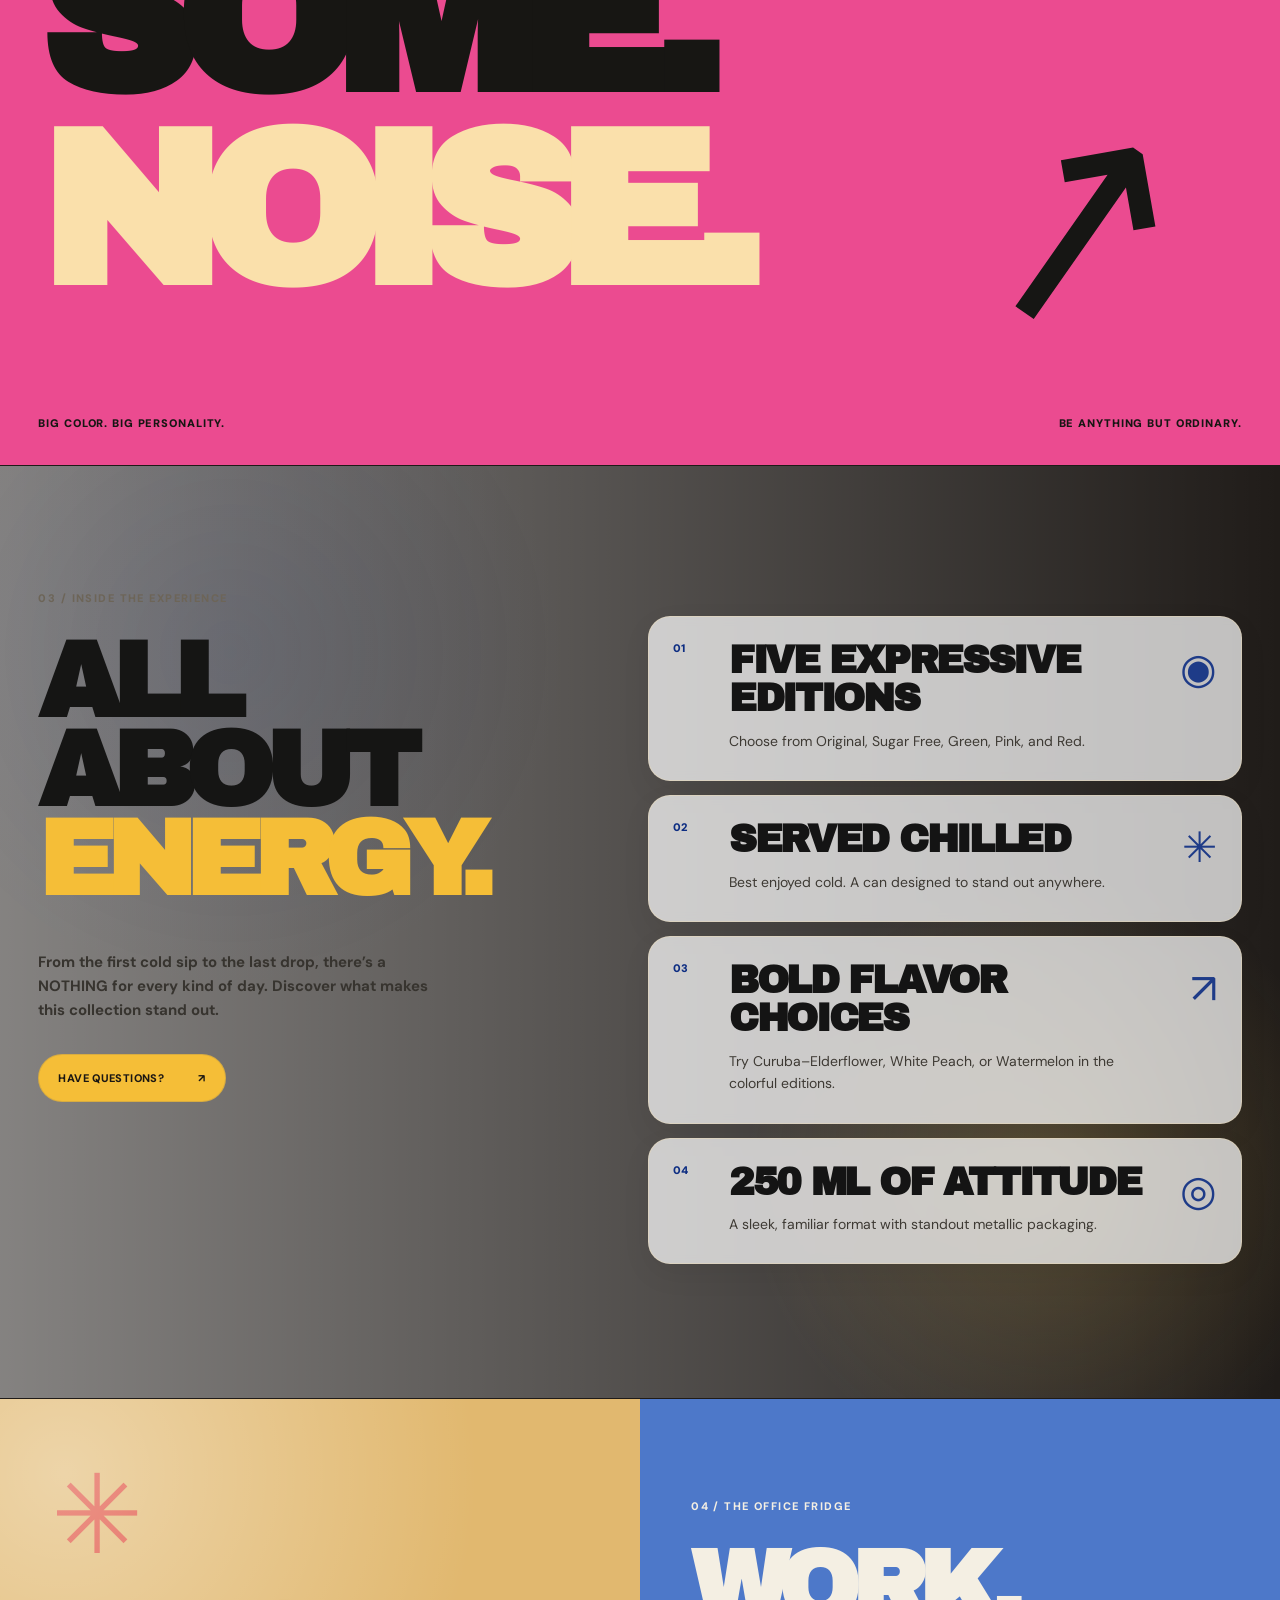
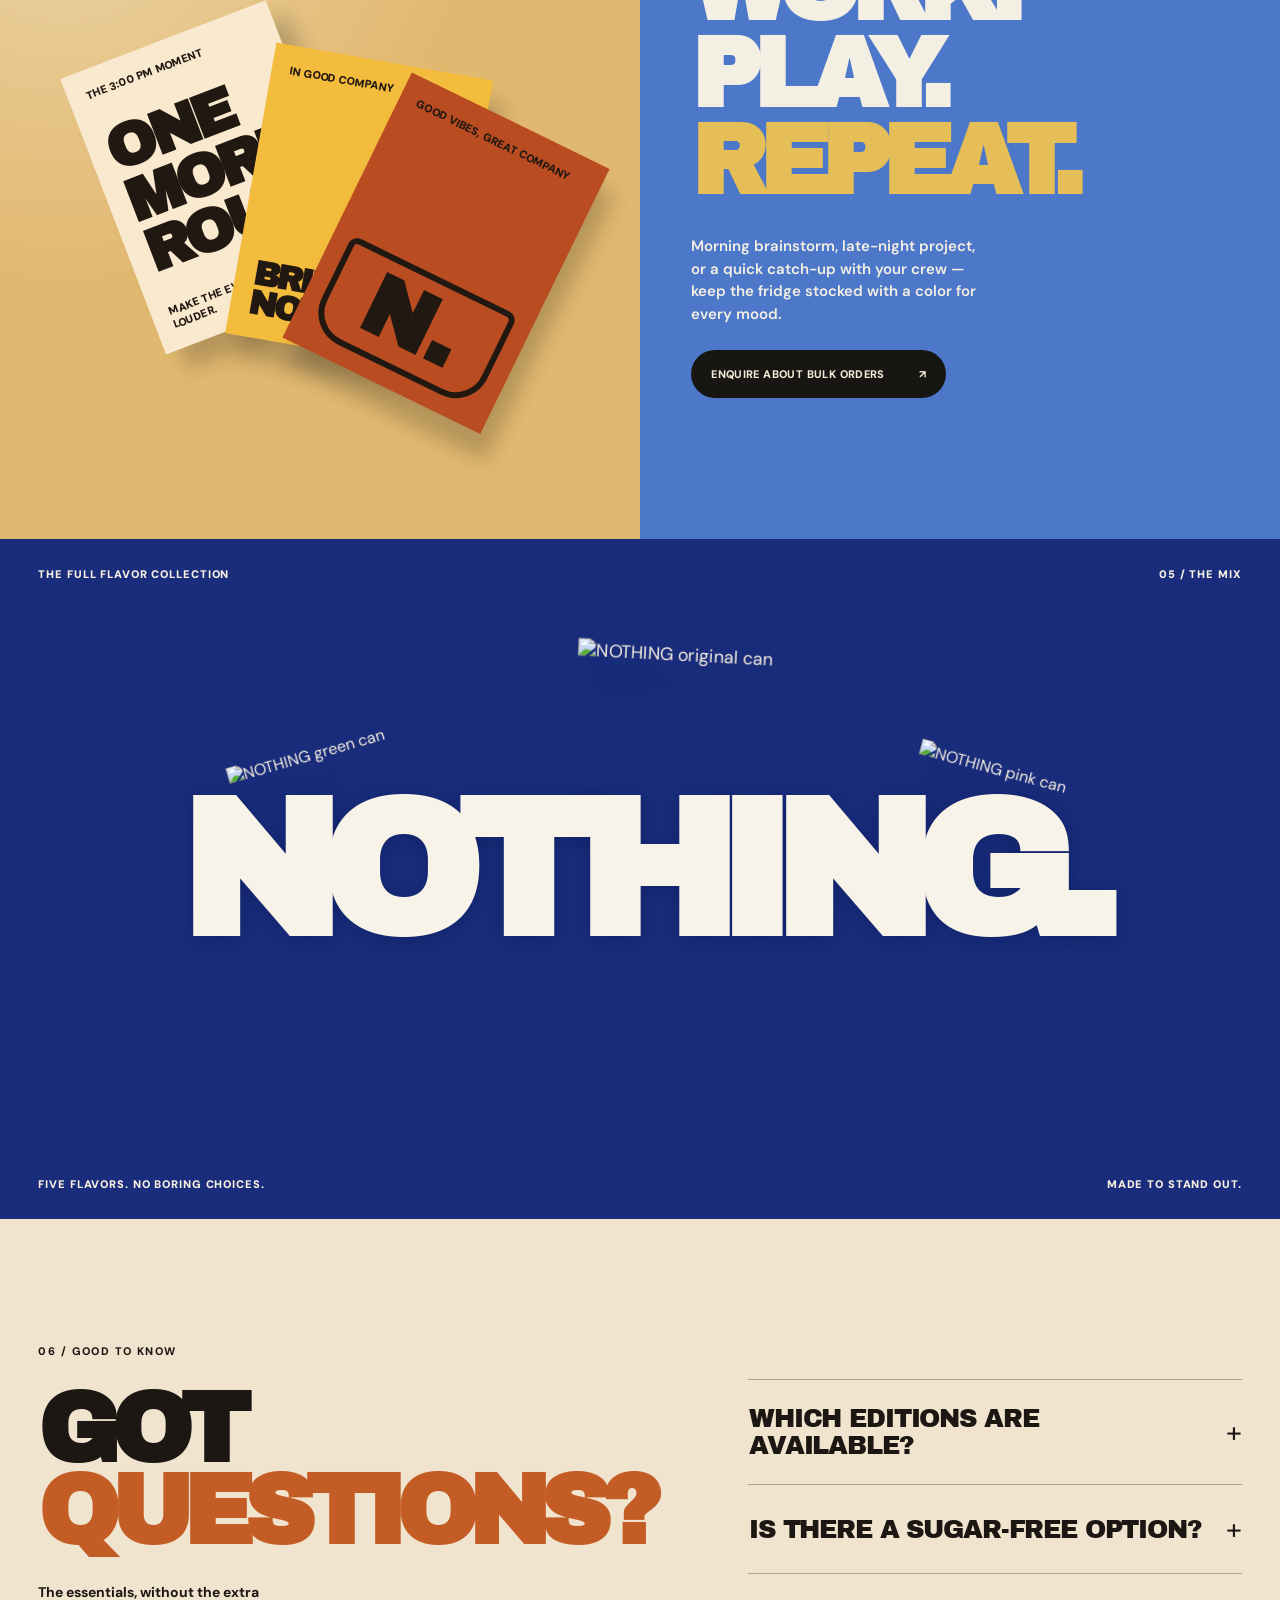
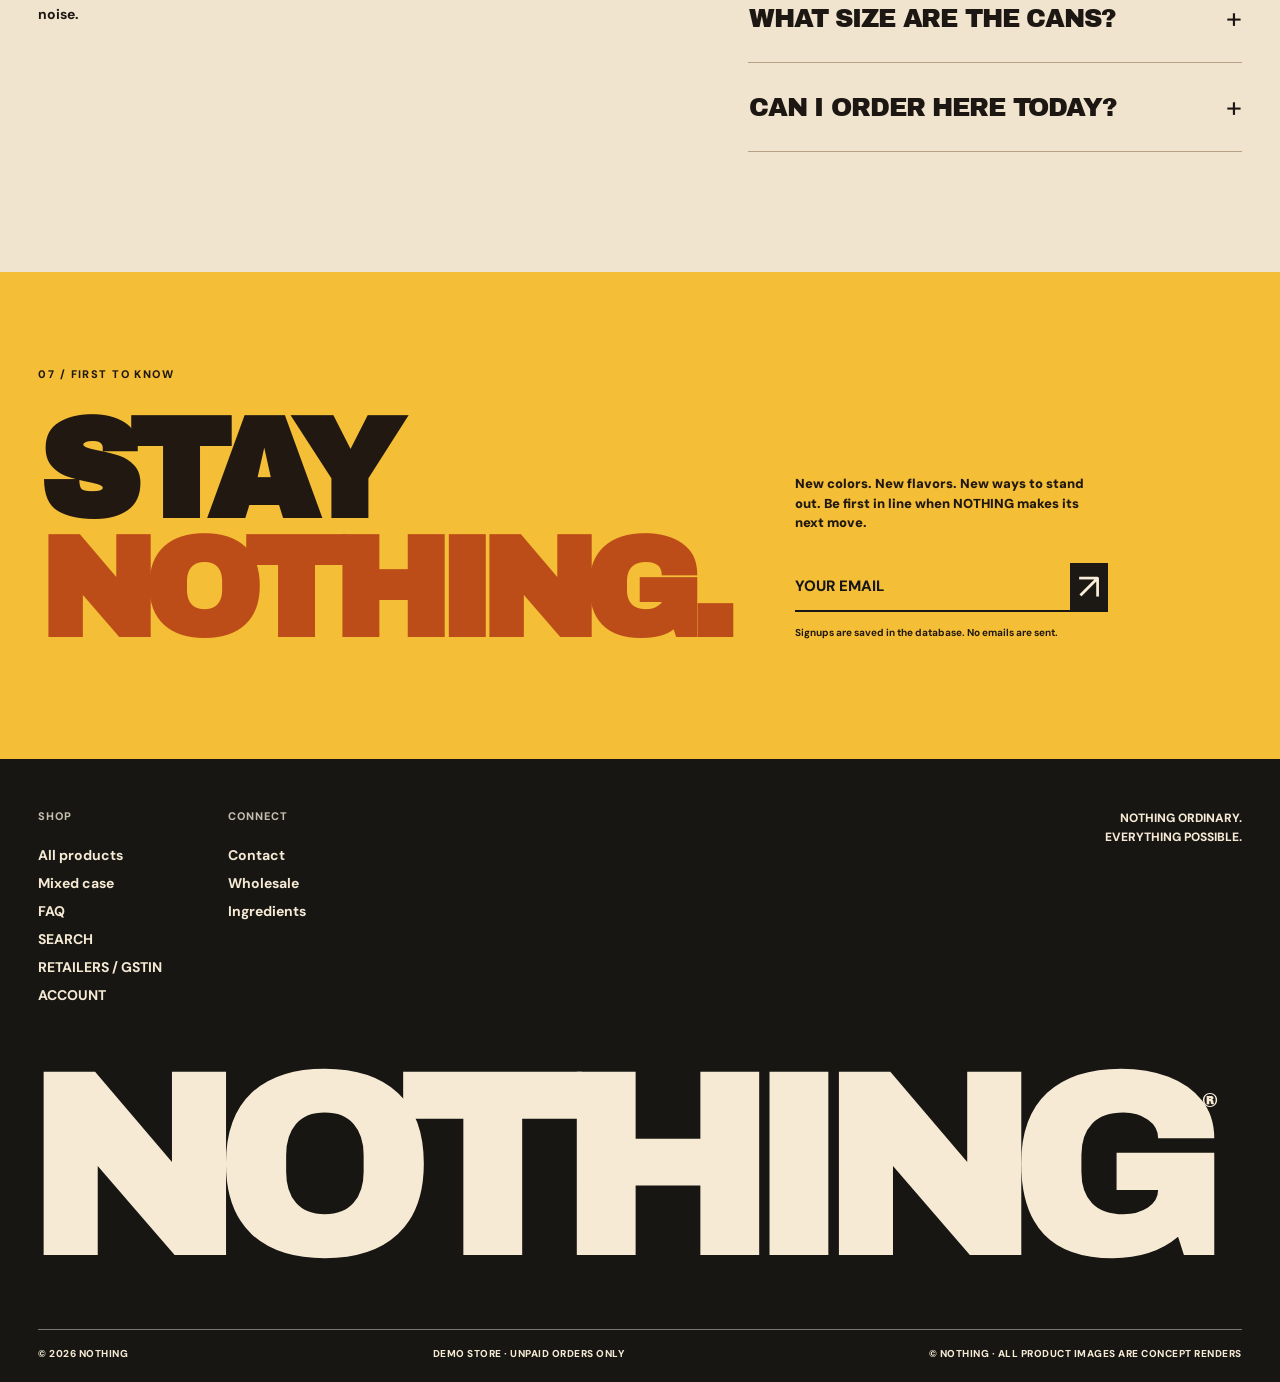
==== commit aea6f51a: "style: activate warm black marigold and sand storefront" ====
--- a/web/index.html
+++ b/web/index.html
@@ -3,13 +3,14 @@
 <head>
 <meta charset="utf-8"/>
 <meta content="width=device-width, initial-scale=1" name="viewport"/>
-<meta content="#142a75" name="theme-color"/>
+<meta content="#171613" name="theme-color"/>
 <meta content="Meet NOTHING. Five vivid energy drink editions, one unmistakable attitude. Explore Original, Sugar Free, Green, Pink and Red." name="description"/>
 <title>NOTHING® — Energy for Your Kind of Day</title>
 <link href="https://fonts.googleapis.com" rel="preconnect"/>
 <link crossorigin="" href="https://fonts.gstatic.com" rel="preconnect"/>
 <link href="https://fonts.googleapis.com/css2?family=Archivo+Black&amp;family=DM+Sans:wght@400;500;600;700;800&amp;display=swap" rel="stylesheet"/>
 <link href="styles.css" rel="stylesheet"/>
+<link href="ember-sand.css?v=1" rel="stylesheet"/>
 <script defer="" src="app.js"></script>
 <link as="image" href="assets/nothing-original.webp" rel="preload"/></head>
 <body>
--- a/web/ember-sand.css
+++ b/web/ember-sand.css
@@ -0,0 +1,102 @@
+/* NOTHING — Ember & Sand storefront
+   Palette inspired by premium lifestyle retail: warm black, parchment,
+   marigold yellow and burnt orange. Layout and commerce JS unchanged. */
+:root{
+ --ink:#171613;--paper:#f4ead6;--accent:#fff3d9;--silver:#e8dcc7;
+ --ember:#ea641d;--marigold:#f5be37;--coal:#171613;--sand:#f4ead6;
+}
+body{background:var(--sand);color:var(--coal)}
+::selection{background:#f5be37;color:#171613}
+button:focus-visible,a:focus-visible,summary:focus-visible,input:focus-visible{outline:3px solid #ffb32b;outline-offset:3px}
+.promo-strip{background:#171613;color:#f6e9cf;border-bottom:1px solid #5c4c3a}
+.promo-strip b{color:#f5be37}
+.site-header{color:#fff2db;border-bottom:1px solid #f5e2c655}
+.site-header.scrolled{color:#171613;background:rgba(246,235,215,.97);border-color:#bdab8b;backdrop-filter:blur(16px)}
+.logo{letter-spacing:-.065em}
+.nav-links a:hover,.text-button:hover,.cart-button:hover{color:#ffd36e;opacity:1}
+.site-header.scrolled .nav-links a:hover,.site-header.scrolled .text-button:hover{color:#c45018}
+.mobile-menu{background:#f4ead6;color:#171613}
+.mobile-menu a{border-color:#d1bfa6}
+.hero,.hero.theme-original,.hero.theme-sugarfree,.hero.theme-green,.hero.theme-pink,.hero.theme-red{--hero-type:#fff1d8;--hero-dark:#1d1713}
+.hero,.hero.theme-original{--hero-bg:#2a211c}
+.hero.theme-sugarfree{--hero-bg:#3b2b21}
+.hero.theme-green{--hero-bg:#4c3521}
+.hero.theme-pink{--hero-bg:#6a3b25}
+.hero.theme-red{--hero-bg:#8d3d1c}
+.hero{background:radial-gradient(circle at 67% 43%,#e57d2544,transparent 45%),var(--hero-bg)}
+.hero:after{content:"";position:absolute;inset:0;pointer-events:none;z-index:0;background:linear-gradient(110deg,#0005 1%,transparent 54%,#0003)}
+.hero-title{color:#f9e8c8;letter-spacing:-.11em;text-shadow:0 8px 45px #0007}
+.headline-dot{color:#ffb73e}
+.hero-counter,.hero-flavor-tag,.hero-stamp,.scroll-hint{color:#fff0d3}
+.hero-flavor-tag{border-color:#f1c878}
+.hero-stamp{border-color:#f0ca83}
+.hero-copy p{color:#f5e4cb}
+.hero .pill-button.light{background:#f7bf42;color:#21170e;border:1px solid #ffde8a}
+.hero .pill-button.light:hover{background:#ffe5a8;color:#171613}
+.hero-selector{border-color:#f1d9b688}
+.flavor-tab{color:#f8e6cd}
+.flavor-tab.active{color:#ffd368}
+.flavor-tab.active .tab-dot{background:#f7c85e}
+.selector-controls button:hover{background:#f5be37;color:#1b1713}
+.hero-product-stage img{filter:drop-shadow(30px 34px 29px #0008)}
+.ticker-dark{background:#171613;color:#f9e8c8;border-color:#171613}
+.ticker-track{letter-spacing:.015em}
+.shop-section{background:#f4ead6;color:#201a14}
+.section-head h2 em{color:#c65b22}
+.eyebrow{letter-spacing:.13em}
+.head-right p{color:#5e4b37}
+.product-card{border-radius:4px;color:#fff3df;box-shadow:0 14px 35px #21120722;transition:transform .4s,box-shadow .4s}
+.product-card:hover{transform:translateY(-7px);box-shadow:0 22px 42px #24130345}
+.product-red{background:linear-gradient(155deg,#7c341c,#c55324)}
+.product-blue{background:linear-gradient(145deg,#242c31,#5e5245)}
+.product-brown{background:linear-gradient(135deg,#49301d,#976232)}
+.product-card .round-add{border:1px solid #ffe7b0;color:#fff2db}
+.product-card .round-add:hover{background:#f5be37;color:#20160b;border-color:#f5be37}
+.product-orbit{border-color:#ffe9c944}
+.product-orbit::after{border-color:#ffe9c92f}
+.product-card-header{color:#ffedcc}
+.ingredients-section{background:#201c19;color:#f6ebda}
+.ingredients-intro h2 em{color:#f5be37}
+.ingredients-intro .pill-button{background:#f5be37;color:#1b1713}
+.ingredient-row{border-color:#f5ddac55}
+.ingredient-row:last-child{border-color:#f5ddac55}
+.teams-section{background:#f0dfc1;color:#211812}
+.teams-visual{background:#e1b86f}
+.teams-paper{background:#f8e9cf;color:#221812}
+.paper-two{background:#f4bc3d}
+.paper-three{background:#b94c20}
+.faq-section{background:#f1e4cf;color:#1c1713}
+.faq-heading h2 em{color:#c45c25}
+.faq-items details{border-color:#b7a085}
+.faq-items details:last-child{border-color:#b7a085}
+.newsletter-section{background:#f5be37;color:#211811}
+.newsletter-section h2 em{color:#bc4d19}
+.newsletter-section input{border-color:#463120;color:#211811}
+.newsletter-section button{background:#1c1915;color:#f9edda}
+footer,.site-footer{background:#171613;color:#f6ead5}
+footer a:hover,.site-footer a:hover{color:#f5be37}
+.cart-drawer{background:#f6ead6;color:#211911;box-shadow:-20px 0 60px #140d0a77}
+.drawer-head{border-color:#bda888}
+.drawer-head h2 span{color:#c85420}
+.cart-items{background:#f6ead6}
+.cart-item{border-color:#cbb89c}
+.cart-thumb.original{background:#30241c}
+.cart-thumb.sugarfree{background:#56422e}
+.cart-thumb.green{background:#77542a}
+.cart-thumb.pink{background:#aa5729}
+.cart-thumb.red{background:#b54420}
+.cart-thumb.mixed{background:#d39b2b}
+.drawer-checkout,.checkout-button{background:#1d1914;color:#fff0d8}
+.drawer-checkout:hover,.checkout-button:hover{background:#b9501e;color:#fff}
+dialog,.dialog,.account-dialog{background:#f7eddb;color:#201912;border-color:#ccb695}
+dialog::backdrop{background:#0b0807d9}
+dialog input,dialog select,dialog textarea{background:#fff8ea;color:#251c14;border:1px solid #c8b296}
+dialog input:focus-visible,dialog select:focus-visible{outline-color:#db711f}
+dialog button[type=submit]{background:#1c1915;color:#fff0d6}
+dialog button[type=submit]:hover{background:#bf541f}
+@media(max-width:760px){
+ .hero,.hero.theme-original,.hero.theme-sugarfree,.hero.theme-green,.hero.theme-pink,.hero.theme-red{background:radial-gradient(circle at 70% 36%,#cf6b2733,transparent 51%),var(--hero-bg)}
+ .site-header.scrolled{background:#f4ead6}
+ .product-card{border-radius:4px}
+}
+@media(prefers-reduced-motion:reduce){*,*::before,*::after{scroll-behavior:auto!important;transition-duration:.01ms!important;animation-duration:.01ms!important}}
